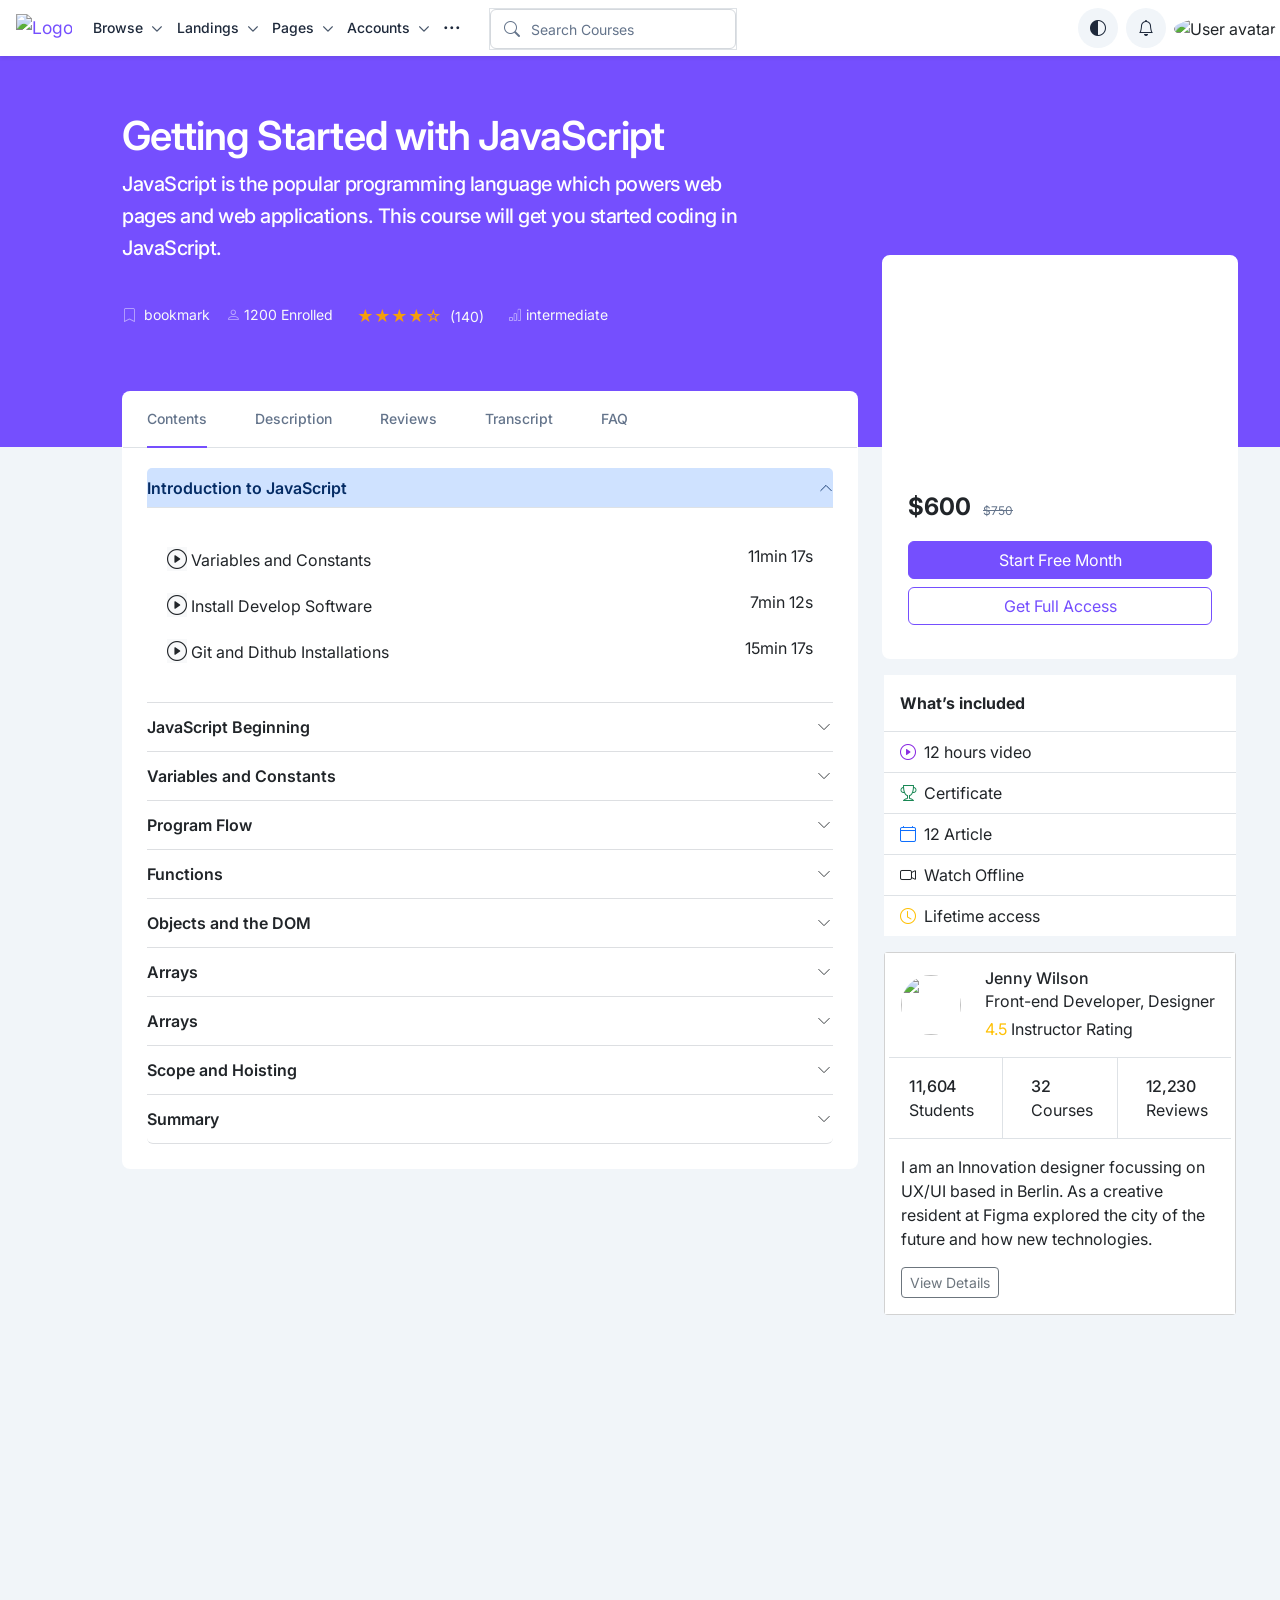
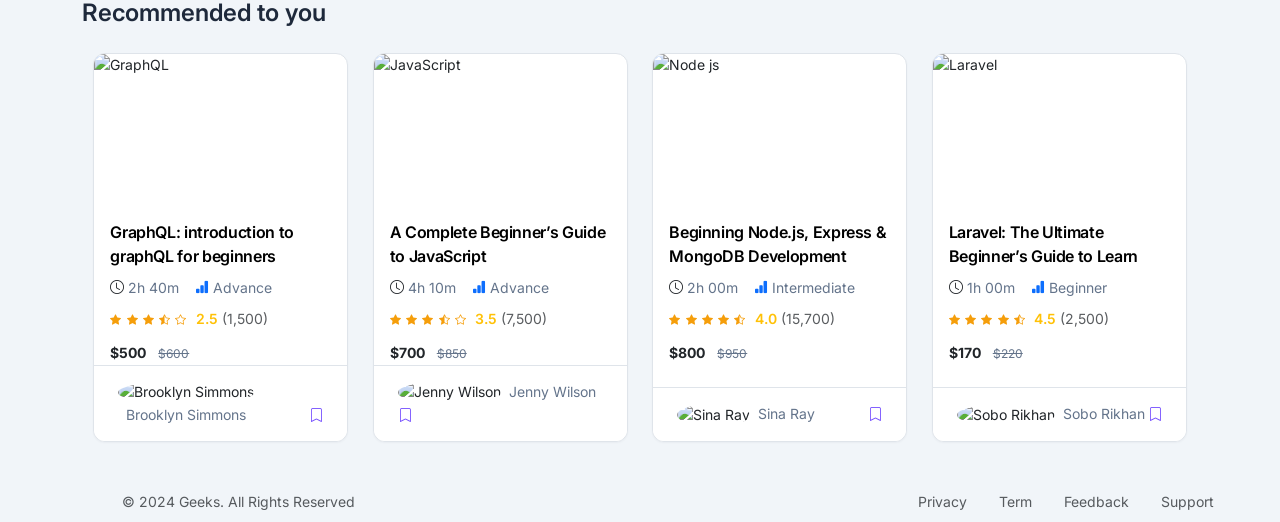
==== content.html @ e73955d0 "first assignment" ====
<!doctype html>
<html lang="en">
  <head>
    <meta charset="utf-8" />
    <meta name="viewport" content="width=device-width, initial-scale=1" />
    <title>Bootstrap demo</title>

    <link
      href="https://cdn.jsdelivr.net/npm/bootstrap@5.3.8/dist/css/bootstrap.min.css"
      rel="stylesheet"
      integrity="sha384-sRIl4kxILFvY47J16cr9ZwB07vP4J8+LH7qKQnuqkuIAvNWLzeN8tE5YBujZqJLB"
      crossorigin="anonymous"
    />
    <link
      rel="stylesheet"
      href="https://cdnjs.cloudflare.com/ajax/libs/font-awesome/6.5.1/css/all.min.css"
    />
    <link
      rel="stylesheet"
      href="https://cdn.jsdelivr.net/npm/bootstrap-icons@1.11.1/font/bootstrap-icons.css"
    />
    <link rel="preconnect" href="https://fonts.googleapis.com" />
    <link rel="preconnect" href="https://fonts.gstatic.com" crossorigin />
    <link
      href="https://fonts.googleapis.com/css2?family=Inter:wght@400;500;600;700&display=swap"
      rel="stylesheet"
    />
    <link rel="stylesheet" href="style.css" />

    <style>
      @media (max-width: 991.98px) {
        .banner_container {
          width: 100% !important;
          max-width: 100% !important;
          margin-left: auto !important;
          margin-right: auto !important;
          padding-left: 0.75rem !important;
          padding-right: 0.75rem !important;
        }

        .banner_content {
          padding-top: 3rem !important;
          padding-bottom: 3rem !important;
        }

        .banner_content .row,
        .main {
          margin-left: 0 !important;
          margin-right: 0 !important;
        }

        .banner_content .row > div {
          padding-left: 0 !important;
          padding-right: 0 !important;
        }

        .banner_content .col-lg-8 {
          width: 100% !important;
          max-width: 100% !important;
          flex: 0 0 100% !important;
          text-align: center !important;
          align-items: center !important;
        }

        .banner_content .content_heading {
          display: block;
          width: 100% !important;
          max-width: 100% !important;
          margin-left: auto !important;
          margin-right: auto !important;
          font-size: clamp(1.85rem, 5.8vw, 2.75rem) !important;
          line-height: 1.2 !important;
          white-space: normal !important;
          overflow-wrap: anywhere;
          word-break: break-word;
        }

        .banner_content .lead {
          display: block;
          width: 100% !important;
          max-width: 42rem !important;
          margin-left: auto !important;
          margin-right: auto !important;
          padding-left: 0.25rem;
          padding-right: 0.25rem;
          font-size: 1rem !important;
          line-height: 1.65 !important;
          white-space: normal !important;
          overflow-wrap: anywhere;
        }

        .banner_content .lead br {
          display: none !important;
        }

        .banner_content .container-fluid.d-flex {
          width: 100% !important;
          max-width: 100% !important;
          margin-left: auto !important;
          margin-right: auto !important;
          padding-left: 0 !important;
          padding-right: 0 !important;
          justify-content: center !important;
          align-items: center !important;
          flex-wrap: wrap !important;
          gap: 0.5rem 0.75rem !important;
        }

        .banner_content .container-fluid.d-flex > * {
          margin-left: 0 !important;
          margin-right: 0 !important;
        }

        .main {
          display: flex;
          flex-direction: column;
          align-items: center !important;
        }

        .content_left_side,
        .content_right_side {
          width: 100% !important;
          max-width: 100% !important;
          flex: 0 0 100% !important;
          padding-left: 0 !important;
          padding-right: 0 !important;
          margin-left: auto !important;
          margin-right: auto !important;
        }

        .content_left_side {
          order: 1;
          margin-bottom: 1.25rem !important;
        }

        .content_right_side {
          order: 2;
          justify-content: center !important;
          align-items: center !important;
        }

        .content_left_side .course-detail,
        .content_right_side .card-video,
        .content_right_side .course-info,
        .content_right_side .instructor-detail,
        .content_right_side > .card,
        .content_right_side > .card-text {
          width: 100% !important;
          max-width: 100% !important;
          margin-left: auto !important;
          margin-right: auto !important;
        }

        .content_left_side .nav-tabs {
          flex-wrap: nowrap !important;
          overflow-x: auto !important;
          overflow-y: hidden !important;
          -webkit-overflow-scrolling: touch;
        }

        .content_left_side .nav-tabs .nav-item {
          flex: 0 0 auto !important;
        }

        .content_left_side .nav-tabs .nav-link {
          white-space: nowrap !important;
          margin-left: 0.5rem !important;
          margin-right: 0.5rem !important;
          padding-left: 0.75rem !important;
          padding-right: 0.75rem !important;
        }

        .content_left_side .course_item,
        .content_left_side .tab-pane .d-flex.justify-content-between {
          flex-wrap: wrap !important;
          gap: 0.5rem !important;
        }

        .content_right_side .btn {
          width: 100% !important;
        }

        .footer footer {
          justify-content: center !important;
          text-align: center !important;
          row-gap: 0.75rem !important;
        }

        .footer footer p,
        .footer footer ul {
          justify-content: center !important;
          margin-bottom: 0 !important;
        }
      }

      @media (max-width: 767.98px) {
        .banner_content .content_heading {
          font-size: clamp(1.7rem, 7vw, 2.25rem) !important;
        }

        .banner_content .lead {
          font-size: 0.95rem !important;
        }
      }
    </style>
  </head>
  <body>
    <header>
      <nav class="navbar navbar-expand-lg bg-white shadow-sm py-2 geeks-navbar">
        <div class="container-fluid ps-3 pe-1">
          <a class="navbar-brand py-0 me-0" href="#">
            <img
              src="home_images/logo.e22c846d87ff5a1252df471397badc6d.svg"
              alt="Logo"
              class="nav-logo"
            />
          </a>

          <button
            class="navbar-toggler border-0 shadow-none"
            type="button"
            data-bs-toggle="collapse"
            data-bs-target="#geeksNavbar"
            aria-controls="geeksNavbar"
            aria-expanded="false"
            aria-label="Toggle navigation"
          >
            <span class="navbar-toggler-icon"></span>
          </button>

          <div
            class="nav_submain collapse navbar-collapse align-items-start"
            id="geeksNavbar"
          >
            <ul class="navbar-nav align-items-lg-center mb-2 mb-lg-0">
              <li class="nav-item dropdown">
                <a
                  class="nav-link dropdown-toggle top-link"
                  href="#"
                  role="button"
                  data-bs-toggle="dropdown"
                  aria-expanded="false"
                >
                  Browse
                </a>
                <ul
                  class="dropdown-menu border-0 shadow-sm rounded-3 main-menu browse-menu"
                >
                  <li class="dropdown-submenu position-relative">
                    <a
                      class="dropdown-item menu-item d-flex justify-content-between align-items-center submenu-link"
                      href="#"
                    >
                      <span>Web Development</span>
                      <i class="bi bi-chevron-right small text-secondary"></i>
                    </a>
                    <ul
                      class="dropdown-menu border-0 shadow-sm rounded-3 submenu-menu"
                    >
                      <li>
                        <a class="dropdown-item menu-item" href="#">HTML</a>
                      </li>
                      <li>
                        <a class="dropdown-item menu-item" href="#">CSS</a>
                      </li>
                      <li>
                        <a class="dropdown-item menu-item" href="#"
                          >Bootstrap</a
                        >
                      </li>
                      <li>
                        <a class="dropdown-item menu-item" href="#"
                          >JavaScript</a
                        >
                      </li>
                    </ul>
                  </li>

                  <li class="dropdown-submenu position-relative">
                    <a
                      class="dropdown-item menu-item d-flex justify-content-between align-items-center submenu-link"
                      href="#"
                    >
                      <span>Design</span>
                      <i class="bi bi-chevron-right small text-secondary"></i>
                    </a>
                    <ul
                      class="dropdown-menu border-0 shadow-sm rounded-3 submenu-menu"
                    >
                      <li>
                        <a class="dropdown-item menu-item" href="#"
                          >UI Design</a
                        >
                      </li>
                      <li>
                        <a class="dropdown-item menu-item" href="#"
                          >UX Design</a
                        >
                      </li>
                      <li>
                        <a class="dropdown-item menu-item" href="#">Figma</a>
                      </li>
                    </ul>
                  </li>

                  <li>
                    <a class="dropdown-item menu-item" href="#">Mobile App</a>
                  </li>
                  <li>
                    <a class="dropdown-item menu-item" href="#">IT Software</a>
                  </li>
                  <li>
                    <a class="dropdown-item menu-item" href="#">Marketing</a>
                  </li>
                  <li><a class="dropdown-item menu-item" href="#">Music</a></li>
                  <li>
                    <a class="dropdown-item menu-item" href="#">Life Style</a>
                  </li>
                  <li>
                    <a class="dropdown-item menu-item" href="#">Business</a>
                  </li>
                  <li>
                    <a class="dropdown-item menu-item" href="#">Photography</a>
                  </li>
                </ul>
              </li>

              <li class="nav-item dropdown">
                <a
                  class="nav-link dropdown-toggle top-link"
                  href="#"
                  role="button"
                  data-bs-toggle="dropdown"
                  aria-expanded="false"
                >
                  Landings
                </a>
                <ul
                  class="dropdown-menu border-0 shadow-sm rounded-3 main-menu landings-menu"
                >
                  <li>
                    <h6 class="dropdown-header menu-heading">LANDINGS</h6>
                  </li>

                  <li>
                    <a
                      class="dropdown-item menu-item d-flex justify-content-between align-items-center active-item"
                      href="#"
                    >
                      <span>Home Abroad</span>
                      <span class="badge text-bg-primary rounded-1 ms-2"
                        >New</span
                      >
                    </a>
                  </li>
                  <li>
                    <a
                      class="dropdown-item menu-item d-flex justify-content-between align-items-center"
                      href="#"
                    >
                      <span>Home Learning Platform</span>
                      <span class="badge text-bg-primary rounded-1 ms-2"
                        >New</span
                      >
                    </a>
                  </li>
                  <li>
                    <a class="dropdown-item menu-item" href="#">Home Mentor</a>
                  </li>
                  <li>
                    <a class="dropdown-item menu-item" href="#"
                      >Home Education</a
                    >
                  </li>
                  <li>
                    <a class="dropdown-item menu-item" href="#">Home Academy</a>
                  </li>
                  <li>
                    <a class="dropdown-item menu-item" href="#">Home Courses</a>
                  </li>
                  <li>
                    <a class="dropdown-item menu-item" href="#">Home SaaS</a>
                  </li>

                  <li>
                    <hr class="dropdown-divider my-2" />
                  </li>

                  <li>
                    <a class="dropdown-item menu-item" href="#">Lead Course</a>
                  </li>
                  <li>
                    <a class="dropdown-item menu-item" href="#"
                      >Request Access</a
                    >
                  </li>
                  <li>
                    <a class="dropdown-item menu-item" href="#">Job Listing</a>
                  </li>
                </ul>
              </li>

              <li class="nav-item dropdown">
                <a
                  class="nav-link dropdown-toggle top-link"
                  href="#"
                  role="button"
                  data-bs-toggle="dropdown"
                  aria-expanded="false"
                >
                  Pages
                </a>
                <ul
                  class="dropdown-menu border-0 shadow-sm rounded-3 main-menu pages-menu"
                >
                  <li class="dropdown-submenu position-relative">
                    <a
                      class="dropdown-item menu-item d-flex justify-content-between align-items-center submenu-link"
                      href="#"
                    >
                      <span>Courses</span>
                      <i class="bi bi-chevron-right small text-secondary"></i>
                    </a>
                    <ul
                      class="dropdown-menu border-0 shadow-sm rounded-3 submenu-menu"
                    >
                      <li>
                        <a class="dropdown-item menu-item" href="#">Courses</a>
                      </li>
                      <li>
                        <a class="dropdown-item menu-item" href="#"
                          >Course Single</a
                        >
                      </li>
                      <li>
                        <a class="dropdown-item menu-item" href="#"
                          >Course Category</a
                        >
                      </li>
                    </ul>
                  </li>

                  <li class="dropdown-submenu position-relative">
                    <a
                      class="dropdown-item menu-item d-flex justify-content-between align-items-center submenu-link"
                      href="#"
                    >
                      <span>Paths</span>
                      <i class="bi bi-chevron-right small text-secondary"></i>
                    </a>
                    <ul
                      class="dropdown-menu border-0 shadow-sm rounded-3 submenu-menu"
                    >
                      <li>
                        <a class="dropdown-item menu-item" href="#"
                          >Browse Path</a
                        >
                      </li>
                      <li>
                        <a class="dropdown-item menu-item" href="#"
                          >Path Single</a
                        >
                      </li>
                    </ul>
                  </li>

                  <li class="dropdown-submenu position-relative">
                    <a
                      class="dropdown-item menu-item d-flex justify-content-between align-items-center submenu-link"
                      href="#"
                    >
                      <span>Blog</span>
                      <i class="bi bi-chevron-right small text-secondary"></i>
                    </a>
                    <ul
                      class="dropdown-menu border-0 shadow-sm rounded-3 submenu-menu"
                    >
                      <li>
                        <a class="dropdown-item menu-item" href="#"
                          >Blog Listing</a
                        >
                      </li>
                      <li>
                        <a class="dropdown-item menu-item" href="#">Article</a>
                      </li>
                    </ul>
                  </li>

                  <li class="dropdown-submenu position-relative">
                    <a
                      class="dropdown-item menu-item d-flex justify-content-between align-items-center submenu-link"
                      href="#"
                    >
                      <span>Career</span>
                      <i class="bi bi-chevron-right small text-secondary"></i>
                    </a>
                    <ul
                      class="dropdown-menu border-0 shadow-sm rounded-3 submenu-menu"
                    >
                      <li>
                        <a class="dropdown-item menu-item" href="#"
                          >Career List</a
                        >
                      </li>
                      <li>
                        <a class="dropdown-item menu-item" href="#"
                          >Career Single</a
                        >
                      </li>
                    </ul>
                  </li>

                  <li class="dropdown-submenu position-relative">
                    <a
                      class="dropdown-item menu-item d-flex justify-content-between align-items-center submenu-link"
                      href="#"
                    >
                      <span>Portfolio</span>
                      <i class="bi bi-chevron-right small text-secondary"></i>
                    </a>
                    <ul
                      class="dropdown-menu border-0 shadow-sm rounded-3 submenu-menu"
                    >
                      <li>
                        <a class="dropdown-item menu-item" href="#"
                          >Portfolio</a
                        >
                      </li>
                      <li>
                        <a class="dropdown-item menu-item" href="#"
                          >Portfolio Single</a
                        >
                      </li>
                    </ul>
                  </li>

                  <li class="dropdown-submenu position-relative">
                    <a
                      class="dropdown-item menu-item d-flex justify-content-between align-items-center submenu-link"
                      href="#"
                    >
                      <span>Mentor</span>
                      <i class="bi bi-chevron-right small text-secondary"></i>
                    </a>
                    <ul
                      class="dropdown-menu border-0 shadow-sm rounded-3 submenu-menu"
                    >
                      <li>
                        <a class="dropdown-item menu-item" href="#"
                          >Mentor List</a
                        >
                      </li>
                      <li>
                        <a class="dropdown-item menu-item" href="#"
                          >Mentor Single</a
                        >
                      </li>
                    </ul>
                  </li>

                  <li class="dropdown-submenu position-relative">
                    <a
                      class="dropdown-item menu-item d-flex justify-content-between align-items-center submenu-link"
                      href="#"
                    >
                      <span>Job</span>
                      <i class="bi bi-chevron-right small text-secondary"></i>
                    </a>
                    <ul
                      class="dropdown-menu border-0 shadow-sm rounded-3 submenu-menu"
                    >
                      <li>
                        <a class="dropdown-item menu-item" href="#">Job List</a>
                      </li>
                      <li>
                        <a class="dropdown-item menu-item" href="#"
                          >Job Single</a
                        >
                      </li>
                    </ul>
                  </li>

                  <li class="dropdown-submenu position-relative">
                    <a
                      class="dropdown-item menu-item d-flex justify-content-between align-items-center submenu-link"
                      href="#"
                    >
                      <span>Specialty</span>
                      <i class="bi bi-chevron-right small text-secondary"></i>
                    </a>
                    <ul
                      class="dropdown-menu border-0 shadow-sm rounded-3 submenu-menu"
                    >
                      <li>
                        <a class="dropdown-item menu-item" href="#"
                          >Coming Soon</a
                        >
                      </li>
                      <li>
                        <a class="dropdown-item menu-item" href="#"
                          >404 Error</a
                        >
                      </li>
                      <li>
                        <a class="dropdown-item menu-item" href="#"
                          >Maintenance</a
                        >
                      </li>
                    </ul>
                  </li>

                  <li>
                    <hr class="dropdown-divider my-2" />
                  </li>

                  <li><a class="dropdown-item menu-item" href="#">About</a></li>

                  <li class="dropdown-submenu position-relative">
                    <a
                      class="dropdown-item menu-item d-flex justify-content-between align-items-center submenu-link"
                      href="#"
                    >
                      <span>Help Center</span>
                      <i class="bi bi-chevron-right small text-secondary"></i>
                    </a>
                    <ul
                      class="dropdown-menu border-0 shadow-sm rounded-3 submenu-menu"
                    >
                      <li>
                        <a class="dropdown-item menu-item" href="#"
                          >Help Center</a
                        >
                      </li>
                      <li>
                        <a class="dropdown-item menu-item" href="#">FAQ</a>
                      </li>
                    </ul>
                  </li>

                  <li>
                    <a class="dropdown-item menu-item" href="#">Pricing</a>
                  </li>
                  <li>
                    <a class="dropdown-item menu-item" href="#">Compare Plan</a>
                  </li>
                  <li>
                    <a class="dropdown-item menu-item" href="#">Contact</a>
                  </li>
                </ul>
              </li>

              <li class="nav-item dropdown">
                <a
                  class="nav-link dropdown-toggle top-link"
                  href="#"
                  role="button"
                  data-bs-toggle="dropdown"
                  aria-expanded="false"
                >
                  Accounts
                </a>
                <ul
                  class="dropdown-menu border-0 shadow-sm rounded-3 main-menu accounts-menu"
                >
                  <li>
                    <h6 class="dropdown-header menu-heading">ACCOUNTS</h6>
                  </li>

                  <li class="dropdown-submenu position-relative">
                    <a
                      class="dropdown-item menu-item d-flex justify-content-between align-items-center submenu-link"
                      href="#"
                    >
                      <span>Instructor</span>
                      <i class="bi bi-chevron-right small text-secondary"></i>
                    </a>
                    <ul
                      class="dropdown-menu border-0 shadow-sm rounded-3 submenu-menu"
                    >
                      <li>
                        <a class="dropdown-item menu-item" href="#"
                          >Dashboard</a
                        >
                      </li>
                      <li>
                        <a class="dropdown-item menu-item" href="#">Courses</a>
                      </li>
                      <li>
                        <a class="dropdown-item menu-item" href="#">Quiz</a>
                      </li>
                    </ul>
                  </li>

                  <li class="dropdown-submenu position-relative">
                    <a
                      class="dropdown-item menu-item d-flex justify-content-between align-items-center submenu-link"
                      href="#"
                    >
                      <span>Students</span>
                      <i class="bi bi-chevron-right small text-secondary"></i>
                    </a>
                    <ul
                      class="dropdown-menu border-0 shadow-sm rounded-3 submenu-menu"
                    >
                      <li>
                        <a class="dropdown-item menu-item" href="#"
                          >Student Dashboard</a
                        >
                      </li>
                      <li>
                        <a class="dropdown-item menu-item" href="#"
                          >My Courses</a
                        >
                      </li>
                      <li>
                        <a class="dropdown-item menu-item" href="#">Wishlist</a>
                      </li>
                    </ul>
                  </li>

                  <li class="dropdown-submenu position-relative">
                    <a
                      class="dropdown-item menu-item d-flex justify-content-between align-items-center submenu-link"
                      href="#"
                    >
                      <span>Admin</span>
                      <i class="bi bi-chevron-right small text-secondary"></i>
                    </a>
                    <ul
                      class="dropdown-menu border-0 shadow-sm rounded-3 submenu-menu"
                    >
                      <li>
                        <a class="dropdown-item menu-item" href="#">Overview</a>
                      </li>
                      <li>
                        <a class="dropdown-item menu-item" href="#">Users</a>
                      </li>
                      <li>
                        <a class="dropdown-item menu-item" href="#">Settings</a>
                      </li>
                    </ul>
                  </li>

                  <li>
                    <hr class="dropdown-divider my-2" />
                  </li>

                  <li>
                    <a class="dropdown-item menu-item" href="#">Sign In</a>
                  </li>
                  <li>
                    <a class="dropdown-item menu-item" href="#">Sign Up</a>
                  </li>
                  <li>
                    <a class="dropdown-item menu-item" href="#"
                      >Forgot Password</a
                    >
                  </li>
                  <li>
                    <a class="dropdown-item menu-item" href="#">Edit Profile</a>
                  </li>
                  <li>
                    <a class="dropdown-item menu-item" href="#">Security</a>
                  </li>
                  <li>
                    <a class="dropdown-item menu-item" href="#"
                      >Social Profiles</a
                    >
                  </li>
                  <li>
                    <a class="dropdown-item menu-item" href="#"
                      >Notifications</a
                    >
                  </li>
                  <li>
                    <a class="dropdown-item menu-item" href="#"
                      >Privacy Settings</a
                    >
                  </li>
                  <li>
                    <a class="dropdown-item menu-item" href="#"
                      >Delete Profile</a
                    >
                  </li>
                  <li>
                    <a class="dropdown-item menu-item" href="#"
                      >Linked Accounts</a
                    >
                  </li>
                </ul>
              </li>

              <li class="nav-item dropdown">
                <a
                  class="dot_dropdown nav-link dropdown-toggle top-link fs-3 fw-bold"
                  href="#"
                  role="button"
                  data-bs-toggle="dropdown"
                  aria-expanded="false"
                >
                  ...
                </a>
                <ul
                  class="dropdown-menu border-0 shadow-sm rounded-3 more-menu p-3"
                >
                  <li>
                    <a
                      href="#"
                      class="more-item d-flex align-items-start text-decoration-none"
                    >
                      <span class="more-icon me-3"
                        ><i class="bi bi-file-earmark-text"></i
                      ></span>
                      <span>
                        <span class="d-block more-title">Documentation</span>
                        <span class="d-block more-desc"
                          >Browse the all documentation</span
                        >
                      </span>
                    </a>
                  </li>

                  <li class="mt-3">
                    <a
                      href="#"
                      class="more-item d-flex align-items-start text-decoration-none"
                    >
                      <span class="more-icon me-3"
                        ><i class="bi bi-stickies"></i
                      ></span>
                      <span class="w-100">
                        <span class="d-flex align-items-center gap-2">
                          <span class="more-title">Snippets</span>
                          <span class="badge text-bg-primary rounded-1"
                            >New</span
                          >
                        </span>
                        <span class="d-block more-desc">Bunch of Snippet</span>
                      </span>
                    </a>
                  </li>

                  <li class="mt-3">
                    <a
                      href="#"
                      class="more-item d-flex align-items-start text-decoration-none"
                    >
                      <span class="more-icon me-3"
                        ><i class="bi bi-stack"></i
                      ></span>
                      <span>
                        <span class="d-flex align-items-center gap-2">
                          <span class="more-title">Changelog</span>
                          <span class="version-text">v3.1.0</span>
                        </span>
                        <span class="d-block more-desc">See what's new</span>
                      </span>
                    </a>
                  </li>
                </ul>
              </li>
            </ul>

            <div class="ms-lg-3 me-auto mt-3 mt-lg-0 search-wrap border">
              <form role="search">
                <div class="position-relative">
                  <i class="bi bi-search fs-6 search-icon"></i>
                  <input
                    class="form-control search-input shadow-none"
                    type="search"
                    placeholder="Search Courses"
                    aria-label="Search"
                  />
                </div>
              </form>
            </div>

            <div class="d-flex align-items-center gap-2 ms-5 mt-3 mt-lg-0">
              <div class="dropdown">
                <button
                  type="button"
                  class="btn nav-circle-btn"
                  data-bs-toggle="dropdown"
                  aria-expanded="false"
                >
                  <i class="bi bi-circle-half"></i>
                </button>
                <ul
                  class="dropdown-menu dropdown-menu-end border-0 shadow-sm rounded-3 main-menu"
                >
                  <li>
                    <a
                      class="dropdown-item menu-item d-flex align-items-center gap-2"
                      href="#"
                      ><i class="bi bi-sun"></i><span>Light</span></a
                    >
                  </li>
                  <li>
                    <a
                      class="dropdown-item menu-item d-flex align-items-center gap-2"
                      href="#"
                      ><i class="bi bi-moon-stars"></i><span>Dark</span></a
                    >
                  </li>
                  <li>
                    <a
                      class="dropdown-item menu-item d-flex align-items-center gap-2"
                      href="#"
                      ><i class="bi bi-circle-half"></i><span>Auto</span></a
                    >
                  </li>
                </ul>
              </div>

              <div class="dropdown">
                <button
                  type="button"
                  class="btn nav-circle-btn"
                  data-bs-toggle="dropdown"
                  aria-expanded="false"
                >
                  <i class="bi bi-bell"></i>
                </button>
                <ul
                  class="dropdown-menu dropdown-menu-end border-0 shadow-sm rounded-3 main-menu"
                >
                  <li class="dropdown-header fw-semibold px-3 py-2">
                    Notifications
                  </li>
                  <li>
                    <hr class="dropdown-divider my-0" />
                  </li>
                  <li>
                    <a class="dropdown-item menu-item" href="#"
                      >New order received</a
                    >
                  </li>
                  <li>
                    <a class="dropdown-item menu-item" href="#"
                      >Course updated</a
                    >
                  </li>
                  <li>
                    <a class="dropdown-item menu-item" href="#">New message</a>
                  </li>
                </ul>
              </div>

              <div class="dropdown">
                <button
                  class="btn p-0 border-0 bg-transparent"
                  type="button"
                  data-bs-toggle="dropdown"
                  aria-expanded="false"
                >
                  <img
                    src="./home_images/avatar-1.d2fd9642fd3628734b27.jpg"
                    alt="User avatar"
                    class="rounded-circle nav-avatar"
                  />
                </button>
                <ul
                  class="dropdown-menu dropdown-menu-end border-0 shadow-sm rounded-3 main-menu"
                >
                  <li class="px-3 py-2">
                    <h6 class="mb-0">Muhammad Haseeb</h6>
                    <small class="text-muted">Software Engineer Intern</small>
                  </li>
                  <li>
                    <hr class="dropdown-divider" />
                  </li>
                  <li>
                    <a class="dropdown-item menu-item" href="#">Profile</a>
                  </li>
                  <li>
                    <a class="dropdown-item menu-item" href="#">Settings</a>
                  </li>
                  <li>
                    <a class="dropdown-item menu-item text-danger" href="#"
                      >Sign Out</a
                    >
                  </li>
                </ul>
              </div>
            </div>
          </div>
        </div>
      </nav>
    </header>
    <div
      class="container-fluid banner banner_content pt-lg-8 pb-lg-16 pt-8 pb-12 ps-0 pe-0 bg-primary"
    >
      <div class="container banner_container">
        <div class="row">
          <div
            class="col-lg-8 d-flex flex-column justify-content-center align-items-start"
          >
            <h2 class="mb-2 content_heading text-white display-4 fw-semi-bold">
              Getting Started with JavaScript
            </h2>
            <p class="text-white mb-4 pb-3 lead">
              JavaScript is the popular programming language which powers web
              <br />
              pages and web applications. This course will get you started
              coding in <br />JavaScript.
            </p>
            <div
              class="px-0 container-fluid d-flex justify-content-start align-items-start"
            >
              <i
                class="bi fw-light text-white-50 content_banner_footer text-light bi-bookmark me-2"
              ></i>
              <span class="fw-light content_banner_footer text-light"
                >bookmark</span
              >
              <i
                class="bi bi-person content_banner_footer text-white-50 fw-light text-light ms-3"
              ></i>
              <span class="fw-light content_banner_footer text-light ms-1"
                >1200 Enrolled
              </span>
              <div class="ms-4 text-center">
                <span class="rating card_stars">★★★★☆</span>
                <span
                  class="fw-light content_banner_footer text-light me-4 ms-1"
                  >(140)</span
                >
              </div>
              <i
                class="bi bi-bar-chart text-white-50 content_banner_footer fw-light text-light"
              ></i>
              <span class="fw-light text-light content_banner_footer me-4 ms-1"
                >intermediate</span
              >
            </div>
          </div>
        </div>
      </div>
    </div>
    <div class="container banner_container">
      <div class="row main">
        <div class="col-12 col-lg-8 content_left_side">
          <div
            class="container bg-white rounded-3 course-detail m-0"
            style="width: 46rem; padding: 1px"
          >
            <ul class="nav nav-tabs" id="myTab" role="tablist">
              <li class="nav-item" role="presentation">
                <button
                  class="nav-link active mx-4"
                  id="home-tab"
                  data-bs-toggle="tab"
                  data-bs-target="#home-tab-pane"
                  type="button"
                  role="tab"
                  aria-controls="home-tab-pane"
                  aria-selected="true"
                >
                  Contents
                </button>
              </li>
              <li class="nav-item" role="presentation">
                <button
                  class="nav-link mx-4"
                  id="profile-tab"
                  data-bs-toggle="tab"
                  data-bs-target="#profile-tab-pane"
                  type="button"
                  role="tab"
                  aria-controls="profile-tab-pane"
                  aria-selected="false"
                >
                  Description
                </button>
              </li>
              <li class="nav-item" role="presentation">
                <button
                  class="nav-link mx-4"
                  id="contact-tab"
                  data-bs-toggle="tab"
                  data-bs-target="#contact-tab-pane"
                  type="button"
                  role="tab"
                  aria-controls="contact-tab-pane"
                  aria-selected="false"
                >
                  Reviews
                </button>
              </li>
              <li class="nav-item" role="presentation">
                <button
                  class="nav-link mx-4"
                  id="Transcript"
                  data-bs-toggle="tab"
                  data-bs-target="#Transcript-pane"
                  type="button"
                  role="tab"
                  aria-controls="Transcript-pane"
                  aria-selected="false"
                >
                  Transcript
                </button>
              </li>
              <li class="nav-item" role="presentation">
                <button
                  class="nav-link mx-4"
                  id="FAQS"
                  data-bs-toggle="tab"
                  data-bs-target="#FAQS-pane"
                  type="button"
                  role="tab"
                  aria-controls="FAQS-pane"
                  aria-selected="false"
                >
                  FAQ
                </button>
              </li>
            </ul>
            <div class="tab-content" id="myTabContent">
              <div
                class="tab-pane fade show active"
                id="home-tab-pane"
                role="tabpanel"
                aria-labelledby="home-tab"
                tabindex="0"
              >
                <div class="accordion p-4 pt-3" id="accordionExample">
                  <div class="accordion-item">
                    <h2 class="accordion-header" id="headingOne">
                      <button
                        class="accordion-button px-0 py-2 my-1"
                        type="button"
                        data-bs-toggle="collapse"
                        data-bs-target="#collapseOne"
                        aria-expanded="true"
                        aria-controls="collapseOne"
                      >
                        Introduction to JavaScript
                      </button>
                    </h2>
                    <div
                      id="collapseOne"
                      class="accordion-collapse collapse show px-0 py-2 my-1"
                      aria-labelledby="headingOne"
                      data-bs-parent="#accordionExample"
                    >
                      <div class="accordion-body">
                        <div
                          class="d-flex justify-content-between course_item py-2"
                        >
                          <div>
                            <i
                              class="fs-5 bi bi-play-circle mb-2 bg-light text-dark"
                            ></i>
                            <span class="">Variables and Constants</span>
                          </div>
                          <span class="">11min 17s</span>
                        </div>
                        <div
                          class="d-flex justify-content-between course_item py-2"
                        >
                          <div>
                            <i
                              class="fs-5 bi bi-play-circle mb-2 bg-light text-dark"
                            ></i>
                            <span class="">Install Develop Software</span>
                          </div>
                          <span class="">7min 12s</span>
                        </div>
                        <div
                          class="d-flex justify-content-between course_item py-2"
                        >
                          <div>
                            <i
                              class="fs-5 bi bi-play-circle mb-2 bg-light text-dark"
                            ></i>
                            <span class="">Git and Dithub Installations</span>
                          </div>
                          <span class="">15min 17s</span>
                        </div>
                      </div>
                    </div>
                  </div>
                  <div class="accordion-item">
                    <h2 class="accordion-header" id="headingTwo">
                      <button
                        class="accordion-button collapsed px-0 py-2 my-1"
                        type="button"
                        data-bs-toggle="collapse"
                        data-bs-target="#collapseTwo"
                        aria-expanded="false"
                        aria-controls="collapseTwo"
                      >
                        JavaScript Beginning
                      </button>
                    </h2>
                    <div
                      id="collapseTwo"
                      class="accordion-collapse collapse"
                      aria-labelledby="headingTwo"
                      data-bs-parent="#accordionExample"
                    >
                      <div class="accordion-body">
                        <div class="d-flex justify-content-between course_item">
                          <div>
                            <i
                              class="bi bi-play-circle mb-2 bg-light text-dark"
                            ></i>
                            <span class="">Variables and Constants</span>
                          </div>
                          <span class="">11min 17s</span>
                        </div>
                        <div class="d-flex justify-content-between course_item">
                          <div>
                            <i
                              class="bi bi-play-circle mb-2 bg-light text-dark"
                            ></i>
                            <span class="">Install Develop Software</span>
                          </div>
                          <span class="">7min 12s</span>
                        </div>
                        <div class="d-flex justify-content-between course_item">
                          <div>
                            <i
                              class="bi bi-play-circle mb-2 bg-light text-dark"
                            ></i>
                            <span class="">Git and Dithub Installations</span>
                          </div>
                          <span class="">15min 17s</span>
                        </div>
                      </div>
                    </div>
                  </div>
                  <div class="accordion-item">
                    <h2 class="accordion-header" id="headingThree">
                      <button
                        class="accordion-button collapsed px-0 py-2 my-1"
                        type="button"
                        data-bs-toggle="collapse"
                        data-bs-target="#collapseThree"
                        aria-expanded="false"
                        aria-controls="collapseThree"
                      >
                        Variables and Constants
                      </button>
                    </h2>
                    <div
                      id="collapseThree"
                      class="accordion-collapse collapse"
                      aria-labelledby="headingThree"
                      data-bs-parent="#accordionExample"
                    >
                      <div class="accordion-body">
                        <div class="d-flex justify-content-between course_item">
                          <div>
                            <i
                              class="bi bi-play-circle mb-2 bg-light text-dark"
                            ></i>
                            <span class="">Variables and Constants</span>
                          </div>
                          <span class="">11min 17s</span>
                        </div>
                        <div class="d-flex justify-content-between course_item">
                          <div>
                            <i
                              class="bi bi-play-circle mb-2 bg-light text-dark"
                            ></i>
                            <span class="">Install Develop Software</span>
                          </div>
                          <span class="">7min 12s</span>
                        </div>
                        <div class="d-flex justify-content-between course_item">
                          <div>
                            <i
                              class="bi bi-play-circle mb-2 bg-light text-dark"
                            ></i>
                            <span class="">Git and Dithub Installations</span>
                          </div>
                          <span class="">15min 17s</span>
                        </div>
                      </div>
                    </div>
                  </div>
                  <div class="accordion-item">
                    <h2 class="accordion-header" id="headingThree1">
                      <button
                        class="accordion-button collapsed px-0 py-2 my-1"
                        type="button"
                        data-bs-toggle="collapse"
                        data-bs-target="#collapseThree1"
                        aria-expanded="false"
                        aria-controls="collapseThree1"
                      >
                        Program Flow
                      </button>
                    </h2>
                    <div
                      id="collapseThree1"
                      class="accordion-collapse collapse"
                      aria-labelledby="headingThree1"
                      data-bs-parent="#accordionExample"
                    >
                      <div class="accordion-body">
                        <div class="d-flex justify-content-between course_item">
                          <div>
                            <i
                              class="bi bi-play-circle mb-2 bg-light text-dark"
                            ></i>
                            <span class="">Variables and Constants</span>
                          </div>
                          <span class="">11min 17s</span>
                        </div>
                        <div class="d-flex justify-content-between course_item">
                          <div>
                            <i
                              class="bi bi-play-circle mb-2 bg-light text-dark"
                            ></i>
                            <span class="">Install Develop Software</span>
                          </div>
                          <span class="">7min 12s</span>
                        </div>
                        <div class="d-flex justify-content-between course_item">
                          <div>
                            <i
                              class="bi bi-play-circle mb-2 bg-light text-dark"
                            ></i>
                            <span class="">Git and Dithub Installations</span>
                          </div>
                          <span class="">15min 17s</span>
                        </div>
                      </div>
                    </div>
                  </div>
                  <div class="accordion-item">
                    <h2 class="accordion-header" id="headingThree2">
                      <button
                        class="accordion-button collapsed px-0 py-2 my-1"
                        type="button"
                        data-bs-toggle="collapse"
                        data-bs-target="#collapseThree2"
                        aria-expanded="false"
                        aria-controls="collapseThree2"
                      >
                        Functions
                      </button>
                    </h2>
                    <div
                      id="collapseThree2"
                      class="accordion-collapse collapse"
                      aria-labelledby="headingThree2"
                      data-bs-parent="#accordionExample"
                    >
                      <div class="accordion-body">
                        <div class="d-flex justify-content-between course_item">
                          <div>
                            <i
                              class="bi bi-play-circle mb-2 bg-light text-dark"
                            ></i>
                            <span class="">Variables and Constants</span>
                          </div>
                          <span class="">11min 17s</span>
                        </div>
                        <div class="d-flex justify-content-between course_item">
                          <div>
                            <i
                              class="bi bi-play-circle mb-2 bg-light text-dark"
                            ></i>
                            <span class="">Install Develop Software</span>
                          </div>
                          <span class="">7min 12s</span>
                        </div>
                        <div class="d-flex justify-content-between course_item">
                          <div>
                            <i
                              class="bi bi-play-circle mb-2 bg-light text-dark"
                            ></i>
                            <span class="">Git and Dithub Installations</span>
                          </div>
                          <span class="">15min 17s</span>
                        </div>
                      </div>
                    </div>
                  </div>
                  <div class="accordion-item">
                    <h2 class="accordion-header" id="headingThree3">
                      <button
                        class="accordion-button collapsed px-0 py-2 my-1"
                        type="button"
                        data-bs-toggle="collapse"
                        data-bs-target="#collapseThree3"
                        aria-expanded="false"
                        aria-controls="collapseThree3"
                      >
                        Objects and the DOM
                      </button>
                    </h2>
                    <div
                      id="collapseThree3"
                      class="accordion-collapse collapse"
                      aria-labelledby="headingThree3"
                      data-bs-parent="#accordionExample"
                    >
                      <div class="accordion-body">
                        <div class="d-flex justify-content-between course_item">
                          <div>
                            <i
                              class="bi bi-play-circle mb-2 bg-light text-dark"
                            ></i>
                            <span class="">Variables and Constants</span>
                          </div>
                          <span class="">11min 17s</span>
                        </div>
                        <div class="d-flex justify-content-between course_item">
                          <div>
                            <i
                              class="bi bi-play-circle mb-2 bg-light text-dark"
                            ></i>
                            <span class="">Install Develop Software</span>
                          </div>
                          <span class="">7min 12s</span>
                        </div>
                        <div class="d-flex justify-content-between course_item">
                          <div>
                            <i
                              class="bi bi-play-circle mb-2 bg-light text-dark"
                            ></i>
                            <span class="">Git and Dithub Installations</span>
                          </div>
                          <span class="">15min 17s</span>
                        </div>
                      </div>
                    </div>
                  </div>
                  <div class="accordion-item">
                    <h2 class="accordion-header" id="headingThree4">
                      <button
                        class="accordion-button collapsed px-0 py-2 my-1"
                        type="button"
                        data-bs-toggle="collapse"
                        data-bs-target="#collapseThree4"
                        aria-expanded="false"
                        aria-controls="collapseThree4"
                      >
                        Arrays
                      </button>
                    </h2>
                    <div
                      id="collapseThree4"
                      class="accordion-collapse collapse"
                      aria-labelledby="headingThree4"
                      data-bs-parent="#accordionExample"
                    >
                      <div class="accordion-body">
                        <div class="d-flex justify-content-between course_item">
                          <div>
                            <i
                              class="bi bi-play-circle mb-2 bg-light text-dark"
                            ></i>
                            <span class="">Variables and Constants</span>
                          </div>
                          <span class="">11min 17s</span>
                        </div>
                        <div class="d-flex justify-content-between course_item">
                          <div>
                            <i
                              class="bi bi-play-circle mb-2 bg-light text-dark"
                            ></i>
                            <span class="">Install Develop Software</span>
                          </div>
                          <span class="">7min 12s</span>
                        </div>
                        <div class="d-flex justify-content-between course_item">
                          <div>
                            <i
                              class="bi bi-play-circle mb-2 bg-light text-dark"
                            ></i>
                            <span class="">Git and Dithub Installations</span>
                          </div>
                          <span class="">15min 17s</span>
                        </div>
                      </div>
                    </div>
                  </div>
                  <div class="accordion-item">
                    <h2 class="accordion-header" id="headingThree5">
                      <button
                        class="accordion-button collapsed px-0 py-2 my-1"
                        type="button"
                        data-bs-toggle="collapse"
                        data-bs-target="#collapseThree5"
                        aria-expanded="false"
                        aria-controls="collapseThree5"
                      >
                        Arrays
                      </button>
                    </h2>
                    <div
                      id="collapseThree5"
                      class="accordion-collapse collapse"
                      aria-labelledby="headingThree5"
                      data-bs-parent="#accordionExample"
                    >
                      <div class="accordion-body">
                        <div class="d-flex justify-content-between course_item">
                          <div>
                            <i
                              class="bi bi-play-circle mb-2 bg-light text-dark"
                            ></i>
                            <span class="">Variables and Constants</span>
                          </div>
                          <span class="">11min 17s</span>
                        </div>
                        <div class="d-flex justify-content-between course_item">
                          <div>
                            <i
                              class="bi bi-play-circle mb-2 bg-light text-dark"
                            ></i>
                            <span class="">Install Develop Software</span>
                          </div>
                          <span class="">7min 12s</span>
                        </div>
                        <div class="d-flex justify-content-between course_item">
                          <div>
                            <i
                              class="bi bi-play-circle mb-2 bg-light text-dark"
                            ></i>
                            <span class="">Git and Dithub Installations</span>
                          </div>
                          <span class="">15min 17s</span>
                        </div>
                      </div>
                    </div>
                  </div>
                  <div class="accordion-item">
                    <h2 class="accordion-header" id="headingThree6">
                      <button
                        class="accordion-button collapsed px-0 py-2 my-1"
                        type="button"
                        data-bs-toggle="collapse"
                        data-bs-target="#collapseThree6"
                        aria-expanded="false"
                        aria-controls="collapseThree6"
                      >
                        Scope and Hoisting
                      </button>
                    </h2>
                    <div
                      id="collapseThree6"
                      class="accordion-collapse collapse"
                      aria-labelledby="headingThree6"
                      data-bs-parent="#accordionExample"
                    >
                      <div class="accordion-body">
                        <div class="d-flex justify-content-between course_item">
                          <div>
                            <i
                              class="bi bi-play-circle mb-2 bg-light text-dark"
                            ></i>
                            <span class="">Variables and Constants</span>
                          </div>
                          <span class="">11min 17s</span>
                        </div>
                        <div class="d-flex justify-content-between course_item">
                          <div>
                            <i
                              class="bi bi-play-circle mb-2 bg-light text-dark"
                            ></i>
                            <span class="">Install Develop Software</span>
                          </div>
                          <span class="">7min 12s</span>
                        </div>
                        <div class="d-flex justify-content-between course_item">
                          <div>
                            <i
                              class="bi bi-play-circle mb-2 bg-light text-dark"
                            ></i>
                            <span class="">Git and Dithub Installations</span>
                          </div>
                          <span class="">15min 17s</span>
                        </div>
                      </div>
                    </div>
                  </div>
                  <div class="accordion-item">
                    <h2 class="accordion-header" id="headingThree7">
                      <button
                        class="accordion-button collapsed px-0 py-2 my-1"
                        type="button"
                        data-bs-toggle="collapse"
                        data-bs-target="#collapseThree7"
                        aria-expanded="false"
                        aria-controls="collapseThree7"
                      >
                        Summary
                      </button>
                    </h2>
                    <div
                      id="collapseThree7"
                      class="accordion-collapse collapse"
                      aria-labelledby="headingThree7"
                      data-bs-parent="#accordionExample"
                    >
                      <div class="accordion-body">
                        <div class="d-flex justify-content-between course_item">
                          <div>
                            <i
                              class="bi bi-play-circle mb-2 bg-light text-dark"
                            ></i>
                            <span class="">Variables and Constants</span>
                          </div>
                          <span class="">11min 17s</span>
                        </div>
                        <div class="d-flex justify-content-between course_item">
                          <div>
                            <i
                              class="bi bi-play-circle mb-2 bg-light text-dark"
                            ></i>
                            <span class="">Install Develop Software</span>
                          </div>
                          <span class="">7min 12s</span>
                        </div>
                        <div class="d-flex justify-content-between course_item">
                          <div>
                            <i
                              class="bi bi-play-circle mb-2 bg-light text-dark"
                            ></i>
                            <span class="">Git and Dithub Installations</span>
                          </div>
                          <span class="">15min 17s</span>
                        </div>
                      </div>
                    </div>
                  </div>
                </div>
              </div>
              <div
                class="tab-pane fade fs-0"
                id="profile-tab-pane"
                role="tabpanel"
                aria-labelledby="profile-tab"
                tabindex="0"
              >
                <div class="container my-3">
                  <h5 class="fw-semibold mb-3">Course Descriptions</h5>

                  <p class="text-muted">
                    If you're learning to program for the first time, or if
                    you're coming from a different language, this course will
                    give you the basics for coding in JavaScript.
                  </p>

                  <p class="text-muted">
                    Next, you’ll explore the basics of the language, giving
                    plenty of examples. Lastly, you’ll put your knowledge to
                    work on a modern web page.
                  </p>

                  <h5 class="fw-semibold mt-4 mb-3">What you’ll learn</h5>

                  <div class="row">
                    <div class="col-md-6">
                      <ul class="list-unstyled">
                        <li class="d-flex align-items-start mb-3">
                          <i class="bi bi-check-circle text-success me-2"></i>
                          <span
                            >Recognize the importance of understanding your
                            objectives</span
                          >
                        </li>

                        <li class="d-flex align-items-start mb-3">
                          <i class="bi bi-check-circle text-success me-2"></i>
                          <span
                            >Identify the fundamentals of composing a successful
                            close</span
                          >
                        </li>

                        <li class="d-flex align-items-start mb-3">
                          <i class="bi bi-check-circle text-success me-2"></i>
                          <span>Explore how to connect with your audience</span>
                        </li>
                      </ul>
                    </div>

                    <div class="col-md-6">
                      <ul class="list-unstyled">
                        <li class="d-flex align-items-start mb-3">
                          <i class="bi bi-check-circle text-success me-2"></i>
                          <span
                            >Examine ways to connect with your audience</span
                          >
                        </li>

                        <li class="d-flex align-items-start mb-3">
                          <i class="bi bi-check-circle text-success me-2"></i>
                          <span
                            >Break down the best ways to exude executive
                            presence</span
                          >
                        </li>

                        <li class="d-flex align-items-start mb-3">
                          <i class="bi bi-check-circle text-success me-2"></i>
                          <span>Explore how to communicate the unknown</span>
                        </li>
                      </ul>
                    </div>
                  </div>

                  <p class="text-muted mt-4">
                    Maecenas viverra condimentum nulla molestie condimentum.
                    Nunc ex libero, feugiat quis lectus vel, ornare euismod
                    ligula. Aenean sit amet arcu nulla.
                  </p>

                  <p class="text-muted">
                    Duis facilisis ex a urna blandit ultricies. Nullam sagittis
                    ligula non eros semper, nec mattis odio ullamcorper.
                    Phasellus feugiat sit amet leo eget consectetur.
                  </p>
                </div>
              </div>

              <div
                class="tab-pane fade"
                id="contact-tab-pane"
                role="tabpanel"
                aria-labelledby="contact-tab"
                tabindex="0"
              >
                <div class="reviews-section bg-white border rounded-3 p-4">
                  <h6 class="fw-semibold mb-4">
                    How students rated this courses
                  </h6>

                  <div class="row g-4 align-items-start mb-4">
                    <div class="col-md-3">
                      <h1 class="fw-bold mb-1" style="font-size: 3rem">4.12</h1>
                      <div class="text-warning small mb-1">★★★★★</div>
                      <small class="text-muted">(Based on 50 reviews)</small>
                    </div>

                    <div class="col-md-9">
                      <div class="d-flex align-items-center gap-2 mb-2">
                        <div class="progress flex-grow-1 review-progress">
                          <div
                            class="progress-bar bg-warning"
                            style="width: 48%"
                          ></div>
                        </div>
                        <div class="text-warning small text-nowrap">★★★★★</div>
                        <small class="text-muted">48%</small>
                      </div>

                      <div class="d-flex align-items-center gap-2 mb-2">
                        <div class="progress flex-grow-1 review-progress">
                          <div
                            class="progress-bar bg-warning"
                            style="width: 32%"
                          ></div>
                        </div>
                        <div class="text-warning small text-nowrap">★★★★☆</div>
                        <small class="text-muted">32%</small>
                      </div>

                      <div class="d-flex align-items-center gap-2 mb-2">
                        <div class="progress flex-grow-1 review-progress">
                          <div
                            class="progress-bar bg-warning"
                            style="width: 10%"
                          ></div>
                        </div>
                        <div class="text-warning small text-nowrap">★★★☆☆</div>
                        <small class="text-muted">10%</small>
                      </div>

                      <div class="d-flex align-items-center gap-2 mb-2">
                        <div class="progress flex-grow-1 review-progress">
                          <div
                            class="progress-bar bg-warning"
                            style="width: 4%"
                          ></div>
                        </div>
                        <div class="text-warning small text-nowrap">★★☆☆☆</div>
                        <small class="text-muted">4%</small>
                      </div>

                      <div class="d-flex align-items-center gap-2">
                        <div class="progress flex-grow-1 review-progress">
                          <div
                            class="progress-bar bg-warning"
                            style="width: 6%"
                          ></div>
                        </div>
                        <div class="text-warning small text-nowrap">★☆☆☆☆</div>
                        <small class="text-muted">6%</small>
                      </div>
                    </div>
                  </div>

                  <hr class="my-4" />

                  <div
                    class="d-flex justify-content-between align-items-center flex-wrap gap-2 mb-4"
                  >
                    <h6 class="fw-semibold mb-0">Reviews</h6>

                    <div class="position-relative review-search-box">
                      <i
                        class="bi bi-search position-absolute top-50 start-0 translate-middle-y ms-3 text-muted small"
                      ></i>
                      <input
                        type="text"
                        class="form-control form-control-sm ps-5"
                        placeholder="Search Review"
                      />
                    </div>
                  </div>

                  <!-- Review 1 -->
                  <div class="pb-4 mb-4 border-bottom">
                    <div class="d-flex">
                      <img
                        src="./home_images/avatar-1.d2fd9642fd3628734b27.jpg"
                        alt="Max Hawkins"
                        class="rounded-circle me-3 review-avatar"
                      />

                      <div class="w-100">
                        <div
                          class="d-flex align-items-center flex-wrap gap-1 mb-1"
                        >
                          <h6 class="mb-0 fw-semibold small">Max Hawkins</h6>
                          <small class="text-muted">2 Days ago</small>
                        </div>

                        <div class="text-warning small mb-2">★★★★★</div>

                        <p class="text-muted small mb-2">
                          Lectures were at a really good pace and I never felt
                          lost. The instructor was well informed and allowed me
                          to learn and navigate Figma easily.
                        </p>

                        <div class="d-flex align-items-center flex-wrap gap-2">
                          <small class="text-muted"
                            >Was this review helpful?</small
                          >
                          <button class="btn btn-primary btn-sm py-0 px-2">
                            Yes
                          </button>
                          <button
                            class="btn btn-outline-secondary btn-sm py-0 px-2"
                          >
                            No
                          </button>
                        </div>
                      </div>
                    </div>
                  </div>

                  <!-- Review 2 -->
                  <div class="pb-4 mb-4 border-bottom">
                    <div class="d-flex">
                      <img
                        src="./home_images/avatar-1.d2fd9642fd3628734b27.jpg"
                        alt="Arthur Williamson"
                        class="rounded-circle me-3 review-avatar"
                      />

                      <div class="w-100">
                        <div
                          class="d-flex align-items-center flex-wrap gap-1 mb-1"
                        >
                          <h6 class="mb-0 fw-semibold small">
                            Arthur Williamson
                          </h6>
                          <small class="text-muted">Days ago</small>
                        </div>

                        <div class="text-warning small mb-2">★★★★☆</div>

                        <p class="text-muted small mb-2">
                          Its pretty good. Just a reminder that there are also
                          students with Windows, meaning Figma is a bit
                          different of yours. Thank you!
                        </p>

                        <div class="d-flex align-items-center flex-wrap gap-2">
                          <small class="text-muted"
                            >Was this review helpful?</small
                          >
                          <button class="btn btn-primary btn-sm py-0 px-2">
                            Yes
                          </button>
                          <button
                            class="btn btn-outline-secondary btn-sm py-0 px-2"
                          >
                            No
                          </button>
                        </div>
                      </div>
                    </div>
                  </div>

                  <!-- Review 3 -->
                  <div class="pb-4 mb-4 border-bottom">
                    <div class="d-flex">
                      <img
                        src="./home_images/avatar-1.d2fd9642fd3628734b27.jpg"
                        alt="Claire Jones"
                        class="rounded-circle me-3 review-avatar"
                      />

                      <div class="w-100">
                        <div
                          class="d-flex align-items-center flex-wrap gap-1 mb-1"
                        >
                          <h6 class="mb-0 fw-semibold small">Claire Jones</h6>
                          <small class="text-muted">4 Days ago</small>
                        </div>

                        <div class="text-warning small mb-2">★★★★☆</div>

                        <p class="text-muted small mb-2">
                          Great course for learning Figma, the only bad detail
                          would be that some icons are not included in the
                          assets. But 90% of the icons needed are included, and
                          the voice of the instructor was very clear and easy to
                          understood.
                        </p>

                        <div class="d-flex align-items-center flex-wrap gap-2">
                          <small class="text-muted"
                            >Was this review helpful?</small
                          >
                          <button class="btn btn-primary btn-sm py-0 px-2">
                            Yes
                          </button>
                          <button
                            class="btn btn-outline-secondary btn-sm py-0 px-2"
                          >
                            No
                          </button>
                        </div>
                      </div>
                    </div>
                  </div>

                  <!-- Review 4 -->
                  <div>
                    <div class="d-flex">
                      <img
                        src="./home_images/avatar-1.d2fd9642fd3628734b27.jpg"
                        alt="Bessie Pena"
                        class="rounded-circle me-3 review-avatar"
                      />

                      <div class="w-100">
                        <div
                          class="d-flex align-items-center flex-wrap gap-1 mb-1"
                        >
                          <h6 class="mb-0 fw-semibold small">Bessie Pena</h6>
                          <small class="text-muted">5 Days ago</small>
                        </div>

                        <div class="text-warning small mb-2">★★★★★</div>

                        <p class="text-muted small mb-2">
                          I have really enjoyed this class and learned a lot,
                          found it very inspiring and helpful, thank you!
                        </p>

                        <div class="d-flex align-items-center flex-wrap gap-2">
                          <small class="text-muted"
                            >Was this review helpful?</small
                          >
                          <button class="btn btn-primary btn-sm py-0 px-2">
                            Yes
                          </button>
                          <button
                            class="btn btn-outline-secondary btn-sm py-0 px-2"
                          >
                            No
                          </button>
                        </div>
                      </div>
                    </div>
                  </div>
                </div>
              </div>
              <div
                class="tab-pane fade"
                id="Transcript-pane"
                role="tabpanel"
                aria-labelledby="Transcript"
                tabindex="0"
              >
                <div class="container my-5">
                  <h5 class="fw-bold mb-4">
                    Transcript from the "Introduction" Lesson
                  </h5>

                  <div class="mb-4">
                    <h6 class="fw-semibold">
                      Course Overview
                      <span class="text-primary ms-2">[00:00:00]</span>
                    </h6>
                    <p class="text-muted mb-0">
                      My name is John Deo and I work as human duct tape at
                      Gatsby, that means that I do a lot of different things.
                      Everything from dev roll to writing content to writing
                      code. And I used to work as an architect at IBM. I live in
                      Portland, Oregon.
                    </p>
                  </div>

                  <div class="mb-4">
                    <h6 class="fw-semibold">
                      Introduction
                      <span class="text-primary ms-2">[00:00:16]</span>
                    </h6>
                    <p class="text-muted mb-0">
                      We'll dive into GraphQL, the fundamentals of GraphQL.
                      We're only gonna use the pieces of it that we need to
                      build in Gatsby. We're not gonna be doing a deep dive into
                      what GraphQL is or the language specifics. We're also
                      gonna get into MDX. MDX is a way to write React components
                      in your markdown.
                    </p>
                  </div>

                  <div class="mb-4">
                    <h6 class="fw-semibold">
                      Why Take This Course?
                      <span class="text-primary ms-2">[00:00:37]</span>
                    </h6>
                    <p class="text-muted mb-0">
                      We'll dive into GraphQL, the fundamentals of GraphQL.
                      We're only gonna use the pieces of it that we need to
                      build in Gatsby. We're not gonna be doing a deep dive into
                      what GraphQL is or the language specifics. We're also
                      gonna get into MDX. MDX is a way to write React components
                      in your markdown.
                    </p>
                  </div>

                  <div class="mb-4">
                    <h6 class="fw-semibold">
                      A Look at the Demo Application
                      <span class="text-primary ms-2">[00:00:54]</span>
                    </h6>
                    <p class="text-muted mb-0">
                      We'll dive into GraphQL, the fundamentals of GraphQL.
                      We're only gonna use the pieces of it that we need to
                      build in Gatsby. We're not gonna be doing a deep dive into
                      what GraphQL is or the language specifics. We're also
                      gonna get into MDX. MDX is a way to write React components
                      in your markdown. We'll dive into GraphQL, the
                      fundamentals of GraphQL. We're only gonna use the pieces
                      of it that we need to build in Gatsby. We're not gonna be
                      doing a deep dive into what GraphQL is or the language
                      specifics. We're also gonna get into MDX. MDX is a way to
                      write React components in your markdown.
                    </p>
                  </div>

                  <div class="mb-4">
                    <h6 class="fw-semibold">
                      Summarys
                      <span class="text-primary ms-2">[00:01:31]</span>
                    </h6>
                    <p class="text-muted mb-0">
                      We'll dive into GraphQL, the fundamentals of GraphQL.
                      We're only gonna use the pieces of it that we need to
                      build in Gatsby. We're not gonna be doing a deep dive into
                      what GraphQL is or the language specifics. We're also
                      gonna get into MDX. MDX is a way to write React components
                      in your markdown.
                    </p>
                  </div>
                </div>
              </div>
              <div
                class="tab-pane fade"
                id="FAQS-pane"
                role="tabpanel"
                aria-labelledby="FAQS"
                tabindex="0"
              ></div>
            </div>
          </div>
        </div>
        <div
          class="col-12 col-lg-4 content_right_side d-flex flex-column justify-content-center align-items-center"
        >
          <div
            class="card card-video mb-3 rounded-3"
            style="width: 22.25rem; border: 2px solid white"
          >
            <img
              class="p-1 rounded-3"
              style="height: 13rem"
              src="./home_images/course-javascript.8afdeff32816e30422da.jpg"
              alt=""
            />
            <div class="card-body p-4">
              <div class="mb-3">
                <span class="fw-bold fs-2 content_main_card_heading">$600</span>
                <span
                  class="fw-light content_main_card_heading_cross text-decoration-line-through ms-2"
                  >$750</span
                >
              </div>
              <button type="button " class="mb-2 btn btn-primary">
                Start Free Month
              </button>
              <button type="button" class="mb-2 btn btn-outline-primary">
                Get Full Access
              </button>
            </div>
          </div>

          <div
            class="card-text card-video course-info mb-3 rounded-1"
            style="width: 22rem"
          >
            <ul class="list-group list-group-flush">
              <li class="list-group-item fw-bold py-3">What’s included</li>

              <li class="list-group-item">
                <i class="bi bi-play-circle me-2" style="color: blueviolet"></i
                >12 hours video
              </li>
              <li class="list-group-item">
                <i class="bi bi-trophy me-2 text-success"></i>Certificate
              </li>
              <li class="list-group-item">
                <i class="bi bi-calendar4 me-2 text-primary"></i>12 Article
              </li>
              <li class="list-group-item">
                <i class="bi bi-camera-video me-2"></i>Watch Offline
              </li>
              <li class="list-group-item">
                <i class="bi bi-clock me-2 text-warning"></i>Lifetime access
              </li>
            </ul>
          </div>

          <div
            class="card card-video instructor-detail mb-0 rounded-1"
            style="width: 22rem"
          >
            <div class="card-body card-person bg-white">
              <div class="d-flex align-items-center">
                <div class="position-relative">
                  <img
                    src="./home_images/avatar-1.d2fd9642fd3628734b27.jpg"
                    alt=""
                    class="rounded-circle"
                    style="height: 60px; width: 60px"
                  />
                </div>
                <div class="ms-4">
                  <h6 class="mb-0">Jenny Wilson</h6>
                  <p class="mb-1 fs-6">Front-end Developer, Designer</p>
                  <span class="fs-6 text-warning">4.5</span>
                  <span class="mdi mdi-star me-2">Instructor Rating</span>
                </div>
              </div>
              <div class="border-top mt-3 border-bottom mb-3 row">
                <div class="col">
                  <div class="pe-1 ps-2 py-3">
                    <h5 class="mb-0">11,604</h5>
                    <span>Students</span>
                  </div>
                </div>
                <div class="border-start col">
                  <div class="pe-1 ps-3 py-3">
                    <h5 class="mb-0">32</h5>
                    <span>Courses</span>
                  </div>
                </div>
                <div class="border-start col">
                  <div class="pe-1 ps-3 py-3">
                    <h5 class="mb-0">12,230</h5>
                    <span>Reviews</span>
                  </div>
                </div>
              </div>
              <p class="fs-0">
                I am an Innovation designer focussing on UX/UI based in Berlin.
                As a creative resident at Figma explored the city of the future
                and how new technologies.
              </p>
              <a
                class="btn btn-outline-secondary btn-sm"
                href="/marketing/instructor/instructor-edit-profile/"
                >View Details</a
              >
            </div>
          </div>
        </div>
      </div>
    </div>
    <section class="recommended-section">
      <div class="container recommended-container">
        <div class="row">
          <div class="col-12">
            <h2 class="recommended-title">Recommended to you</h2>
          </div>
        </div>

        <div class="recommended-slider-area">
          <div class="row justify-content-center recommended-cards-row">
            <!-- card 1 -->
            <div
              class="col-12 col-md-6 col-lg-3 mb-4 recommended-col d-flex justify-content-center"
            >
              <div
                class="card index_card recommended-card-box"
                style="width: 15rem"
              >
                <img
                  src="./home_images/course-graphql.f5dec42e4ae0102ebffa.jpg"
                  class="card-img-top card_index_img"
                  alt="GraphQL"
                />
                <div class="card-body pb-0">
                  <h5 class="card-title">
                    <a href=""
                      >GraphQL: introduction to graphQL for beginners</a
                    >
                  </h5>
                  <div class="d-flex align-items-center gap-3 mb-2 flex-wrap">
                    <div class="d-flex align-items-center mt-2">
                      <i class="bi bi-clock me-1"></i>
                      <span class="fw-light">2h 40m</span>
                    </div>

                    <div class="d-flex align-items-center mt-2">
                      <i class="bi bi-bar-chart-fill me-1 text-primary"></i>
                      <span class="fw-light">Advance</span>
                    </div>
                  </div>

                  <div class="mb-2">
                    <span class="text-warning fs-6">
                      <i class="bi bi-star-fill card_stars"></i>
                      <i class="bi bi-star-fill card_stars"></i>
                      <i class="bi bi-star-fill card_stars"></i>
                      <i class="bi bi-star-half card_stars"></i>
                      <i class="bi bi-star card_stars"></i>
                    </span>
                    <span class="fw-semibold text-warning ms-1">2.5</span>
                    <span class="fw-light text-muted">(1,500)</span>
                  </div>

                  <div class="mt-2 pt-1">
                    <span class="fw-bold fs-6">$500</span>
                    <span class="fw-light text-decoration-line-through ms-2"
                      >$600</span
                    >
                  </div>
                </div>

                <div class="card-footer recommended-card-footer">
                  <div class="align-items-center g-0 row">
                    <div class="col-auto">
                      <img
                        src="./home_images/avatar-1.d2fd9642fd3628734b27.jpg"
                        alt="Brooklyn Simmons"
                        class="rounded-circle avatar-xs"
                      />
                    </div>
                    <div class="col ms-2">
                      <span class="fw-light">Brooklyn Simmons</span>
                    </div>
                    <div class="col-auto">
                      <a href="#" class="recommended-bookmark">
                        <i class="bi bi-bookmark"></i>
                      </a>
                    </div>
                  </div>
                </div>
              </div>
            </div>

            <!-- card 2 -->
            <div
              class="col-12 col-md-6 col-lg-3 mb-4 recommended-col d-flex justify-content-center"
            >
              <div
                class="card index_card recommended-card-box"
                style="width: 15rem"
              >
                <img
                  src="./home_images/course-javascript.8afdeff32816e30422da.jpg"
                  class="card-img-top card_index_img"
                  alt="JavaScript"
                />
                <div class="card-body pb-0">
                  <h5 class="card-title">
                    <a href="">A Complete Beginner’s Guide to JavaScript</a>
                  </h5>
                  <div class="d-flex align-items-center gap-3 mb-2 flex-wrap">
                    <div class="d-flex align-items-center mt-2">
                      <i class="bi bi-clock me-1"></i>
                      <span class="fw-light">4h 10m</span>
                    </div>

                    <div class="d-flex align-items-center mt-2">
                      <i class="bi bi-bar-chart-fill me-1 text-primary"></i>
                      <span class="fw-light">Advance</span>
                    </div>
                  </div>

                  <div class="mb-2">
                    <span class="text-warning fs-6">
                      <i class="bi bi-star-fill card_stars"></i>
                      <i class="bi bi-star-fill card_stars"></i>
                      <i class="bi bi-star-fill card_stars"></i>
                      <i class="bi bi-star-half card_stars"></i>
                      <i class="bi bi-star card_stars"></i>
                    </span>
                    <span class="fw-semibold text-warning ms-1">3.5</span>
                    <span class="fw-light text-muted">(7,500)</span>
                  </div>

                  <div class="mt-2 pt-1">
                    <span class="fw-bold fs-6">$700</span>
                    <span class="fw-light text-decoration-line-through ms-2"
                      >$850</span
                    >
                  </div>
                </div>

                <div class="card-footer recommended-card-footer">
                  <div class="align-items-center g-0 row">
                    <div class="col-auto">
                      <img
                        src="./home_images/avatar-1.d2fd9642fd3628734b27.jpg"
                        alt="Jenny Wilson"
                        class="rounded-circle avatar-xs"
                      />
                    </div>
                    <div class="col ms-2">
                      <span class="fw-light">Jenny Wilson</span>
                    </div>
                    <div class="col-auto">
                      <a href="#" class="recommended-bookmark">
                        <i class="bi bi-bookmark"></i>
                      </a>
                    </div>
                  </div>
                </div>
              </div>
            </div>

            <!-- card 3 -->
            <div
              class="col-12 col-md-6 col-lg-3 mb-4 recommended-col d-flex justify-content-center"
            >
              <div
                class="card index_card recommended-card-box"
                style="width: 15rem"
              >
                <img
                  src="./home_images/course-node.291fe1cded8ebab181ab.jpg"
                  class="card-img-top card_index_img"
                  alt="Node js"
                />
                <div class="card-body pb-0">
                  <h5 class="card-title">
                    <a href=""
                      >Beginning Node.js, Express &amp; MongoDB Development</a
                    >
                  </h5>
                  <div class="d-flex align-items-center gap-3 mb-2 flex-wrap">
                    <div class="d-flex align-items-center mt-2">
                      <i class="bi bi-clock me-1"></i>
                      <span class="fw-light">2h 00m</span>
                    </div>

                    <div class="d-flex align-items-center mt-2">
                      <i class="bi bi-bar-chart-fill me-1 text-primary"></i>
                      <span class="fw-light">Intermediate</span>
                    </div>
                  </div>

                  <div class="mb-2">
                    <span class="text-warning fs-6">
                      <i class="bi bi-star-fill card_stars"></i>
                      <i class="bi bi-star-fill card_stars"></i>
                      <i class="bi bi-star-fill card_stars"></i>
                      <i class="bi bi-star-fill card_stars"></i>
                      <i class="bi bi-star-half card_stars"></i>
                    </span>
                    <span class="fw-semibold text-warning ms-1">4.0</span>
                    <span class="fw-light text-muted">(15,700)</span>
                  </div>

                  <div class="mt-2 pt-1">
                    <span class="fw-bold fs-6">$800</span>
                    <span class="fw-light text-decoration-line-through ms-2"
                      >$950</span
                    >
                  </div>
                </div>

                <div class="card-footer recommended-card-footer">
                  <div class="align-items-center g-0 row">
                    <div class="col-auto">
                      <img
                        src="./home_images/avatar-3.d3ce7f20113e7d124501.jpg"
                        alt="Sina Ray"
                        class="rounded-circle avatar-xs"
                      />
                    </div>
                    <div class="col ms-2">
                      <span class="fw-light">Sina Ray</span>
                    </div>
                    <div class="col-auto">
                      <a href="#" class="recommended-bookmark">
                        <i class="bi bi-bookmark"></i>
                      </a>
                    </div>
                  </div>
                </div>
              </div>
            </div>

            <!-- card 4 -->
            <div
              class="col-12 col-md-6 col-lg-3 mb-4 recommended-col d-flex justify-content-center"
            >
              <div
                class="card index_card recommended-card-box"
                style="width: 15rem"
              >
                <img
                  src="./home_images/course-laravel.48ab426cd3f0adc40dd9.jpg"
                  class="card-img-top card_index_img"
                  alt="Laravel"
                />
                <div class="card-body pb-0">
                  <h5 class="card-title">
                    <a href=""
                      >Laravel: The Ultimate Beginner’s Guide to Learn</a
                    >
                  </h5>
                  <div class="d-flex align-items-center gap-3 mb-2 flex-wrap">
                    <div class="d-flex align-items-center mt-2">
                      <i class="bi bi-clock me-1"></i>
                      <span class="fw-light">1h 00m</span>
                    </div>

                    <div class="d-flex align-items-center mt-2">
                      <i class="bi bi-bar-chart-fill me-1 text-primary"></i>
                      <span class="fw-light">Beginner</span>
                    </div>
                  </div>

                  <div class="mb-2">
                    <span class="text-warning fs-6">
                      <i class="bi bi-star-fill card_stars"></i>
                      <i class="bi bi-star-fill card_stars"></i>
                      <i class="bi bi-star-fill card_stars"></i>
                      <i class="bi bi-star-fill card_stars"></i>
                      <i class="bi bi-star-half card_stars"></i>
                    </span>
                    <span class="fw-semibold text-warning ms-1">4.5</span>
                    <span class="fw-light text-muted">(2,500)</span>
                  </div>

                  <div class="mt-2 pt-1">
                    <span class="fw-bold fs-6">$170</span>
                    <span class="fw-light text-decoration-line-through ms-2"
                      >$220</span
                    >
                  </div>
                </div>

                <div class="card-footer recommended-card-footer">
                  <div class="align-items-center g-0 row">
                    <div class="col-auto">
                      <img
                        src="./home_images/avatar-9.ce9a73de84b5e2cc414c.jpg"
                        alt="Sobo Rikhan"
                        class="rounded-circle avatar-xs"
                      />
                    </div>
                    <div class="col ms-2">
                      <span class="fw-light">Sobo Rikhan</span>
                    </div>
                    <div class="col-auto">
                      <a href="#" class="recommended-bookmark">
                        <i class="bi bi-bookmark"></i>
                      </a>
                    </div>
                  </div>
                </div>
              </div>
            </div>
          </div>
        </div>
      </div>
    </section>
    <footer class="footer">
      <div class="container-fluid">
        <div class="container banner_container">
          <footer
            class="d-flex justify-content-between align-items-center py-2 row"
          >
            <p
              class="col-md-4 col-lg-6 mb-0 text-body-secondary px-0"
              style="line-height: 22.4px; font-size: 14px"
            >
              © 2024 Geeks. All Rights Reserved
            </p>
            <ul class="nav col-md-4 col-lg-6 justify-content-end pe-lg-4">
              <li class="nav-item">
                <a
                  href="#"
                  class="nav-link text-body-secondary pe-3 m-0 p-0"
                  style="font-size: 14px; line-height: 24px; font-weight: 400"
                  >Privacy</a
                >
              </li>
              <li class="nav-item">
                <a
                  href="#"
                  class="nav-link text-body-secondary px-3 m-0 p-0"
                  style="font-size: 14px; line-height: 24px"
                  >Term</a
                >
              </li>
              <li class="nav-item">
                <a
                  href="#"
                  class="nav-link text-body-secondary p-0 px-3 m-0"
                  style="font-size: 14px; line-height: 24px"
                  >Feedback</a
                >
              </li>
              <li class="nav-item">
                <a
                  href="#"
                  class="nav-link text-body-secondary ps-3 p-0 m-0 me-4"
                  style="font-size: 14px; line-height: 24px"
                  >Support</a
                >
              </li>
            </ul>
          </footer>
        </div>
      </div>
    </footer>

    <script
      src="https://cdn.jsdelivr.net/npm/bootstrap@5.3.8/dist/js/bootstrap.bundle.min.js"
      integrity="sha384-FKyoEForCGlyvwx9Hj09JcYn3nv7wiPVlz7YYwJrWVcXK/BmnVDxM+D2scQbITxI"
      crossorigin="anonymous"
    ></script>
  </body>
</html>
---- style.css ----
* {
  font-family: Inter, sans-serif !important;
}
nav input {
  border: none !important;
}

nav input::placeholder {
  color: #64748b !important;
}

.nav_search {
  background-color: white !important;
  border: none;

  border-radius: none;
}

.nav_search i {
  background-color: white;
  color: #64748b;
}

.search_div {
  margin: 0;
  padding: 0;
  border: 1px solid #adb1b6;
  background-color: white;
}

.geeks-navbar {
  border: 0 !important;
  font-family: Inter, sans-serif;
}

.nav-logo {
  height: 38px;
  width: auto;
  display: block;
}

.top-link {
  color: #1e293b !important;
  font-size: 14px;
  font-weight: 500;
  line-height: 22.4px;
  padding: 5px 5.6px !important;
  border: 0 !important;
  box-shadow: none !important;
}

.top-link:hover,
.top-link:focus,
.navbar-nav .show > .top-link {
  color: #1e293b !important;
  background: transparent !important;
  border: 0 !important;
  box-shadow: none !important;
}

.search-wrap {
  width: 100%;
  max-width: 248px;
}

.search-input {
  border: 1px solid #cbd5e1;
  border-radius: 6px;
  color: #64748b;
  font-size: 14px;
  line-height: 22.4px;
  padding: 8px 16px 8px 40px;
  height: 40px;
}

.search-input:focus {
  border-color: #cbd5e1;
  box-shadow: none;
}

.search-icon {
  position: absolute;
  top: 50%;
  left: 14px;
  transform: translateY(-50%);
  color: #64748b;
  font-size: 14px;
  pointer-events: none;
}

.main-menu {
  min-width: 220px;
  padding: 10px 0;
  margin-top: 8px;
}

.browse-menu {
  min-width: 190px;
}

.landings-menu {
  min-width: 246px;
}

.accounts-menu,
.pages-menu {
  min-width: 192px;
}

.menu-heading {
  color: #64748b;
  font-size: 12px;
  font-weight: 700;
  letter-spacing: 0.08em;
  padding: 0 19.2px 8px;
}

.menu-item {
  color: #1e293b;
  font-size: 14px;
  font-weight: 500;
  line-height: 28px;
  padding: 2px 19.2px;
}

.menu-item:hover,
.menu-item:focus,
.active-item {
  background-color: #f1f5f9 !important;
  color: #754ffe !important;
}

.badge.rounded-1 {
  font-size: 11px;
  font-weight: 600;
  padding: 4px 6px;
}

.more-menu {
  min-width: 235px;
  margin-top: 8px;
}

.more-item {
  color: #1e293b;
}

.more-item:hover .more-title,
.more-item:hover .more-desc,
.more-item:hover .more-icon,
.more-item:hover .version-text {
  color: #754ffe;
}

.more-icon {
  color: #754ffe;
  font-size: 20px;
  line-height: 1;
  min-width: 22px;
}

.more-title {
  color: #1e293b;
  font-size: 14px;
  font-weight: 600;
  line-height: 20px;
}

.more-desc {
  color: #111827;
  font-size: 13px;
  line-height: 18px;
}

.version-text {
  color: #754ffe;
  font-size: 13px;
  font-weight: 600;
}

.nav-circle-btn {
  width: 40px;
  height: 40px;
  border-radius: 50%;
  background-color: #f1f5f9;
  border: 0;
  display: inline-flex;
  align-items: center;
  justify-content: center;
  color: #1e293b;
}

.nav-circle-btn:hover,
.nav-circle-btn:focus {
  background-color: #e2e8f0;
  color: #1e293b;
  box-shadow: none;
}

.nav-avatar {
  width: 40px;
  height: 40px;
  object-fit: cover;
}

/* desktop hover open */
@media (min-width: 992px) {
  .navbar .nav-item.dropdown:hover > .dropdown-menu {
    display: block;
    visibility: visible;
    animation: slideFade 0.3s ease forwards;
  }
  @keyframes slideFade {
    from {
      opacity: 0;
      transform: translateY(15px);
    }
    to {
      opacity: 1;
      transform: translateY(0px);
    }
  }

  .dropdown-submenu:hover > .submenu-menu {
    display: block;
  }

  .dropdown-submenu > .submenu-menu {
    top: 0;
    left: 100%;
    margin-top: -10px;
    margin-left: 2px;
    display: none;
    min-width: 220px;
  }
}

/* mobile */
@media (max-width: 991.98px) {
  .search-wrap {
    max-width: 100%;
    margin-top: 12px;
    margin-bottom: 12px;
  }

  .dropdown-submenu > .submenu-menu {
    position: static;
    display: none;
    min-width: 100%;
    margin: 0;
    border: 0 !important;
    box-shadow: none !important;
    padding-left: 12px;
  }

  .dropdown-submenu > .submenu-menu.show-submenu {
    display: block;
  }
}

/* banner css */
.banner {
  background-color: #754ffe !important;
}

.banner p {
  color: #baa7fe;
  margin-bottom: 1.5rem !important;
  font-size: 1.25rem;
  font-weight: 500;
  letter-spacing: -0.03rem;
}

.banner h1 {
  color: white;
  font-weight: 700 !important;
  font-size: 2.5rem;
  letter-spacing: -0.05rem;
  /* Smooth text in modern browsers */
}

.bg-light-warning {
  color: #ca8135;
  background-color: #ffeeda;
}

/* CArd section */
.card_section {
  background-color: #f1f5f9;
}

body {
  background-color: #f1f5f9;
}

.card-title a {
  color: black;
  text-decoration: none;
}
.card-title {
  font-weight: 600 !important;
  margin-bottom: 8px !important;
}

.card-title a:hover {
  color: #754ffe;
}

/* contern page css */
.card-body > .btn-primary {
  width: 100% !important;
  background-color: #754ffe;
  outline-color: #754ffe;
  border-color: #754ffe;
}

.card-body > .btn-outline-primary {
  width: 100% !important;
  color: #754ffe;
  border-color: #754ffe;
}

.card-body > .btn-outline-primary:hover {
  width: 100% !important;
  color: white;
  background-color: #754ffe;
  border-color: #754ffe;
}

/* tab shifting section */
.accordion-button {
  --bs-accordion-btn-icon-width: 14px;
  --bs-accordion-btn-icon-height: 14px;
}
.accordion-button::after {
  font-weight: bolder !important;
  font-size: 24px !important;
  padding-right: 16px !important;
}
.accordion-button {
  border: none;
  box-shadow: none;
  font-weight: bold;
}

.accordion-button {
  border-left: none;
  border-right: none;
  box-shadow: none;
  font-weight: 600;
  font-size: 16px;
  line-height: 24px;
}

.accordion-button:focus {
  box-shadow: none;
  background-color: white;
  outline: none;
}

.accordion-button:hover {
  color: #754ffe;
}

.course_item:hover {
  color: #754ffe;
}

.nav-link {
  border: none !important;
  padding: 16px;
  padding-left: 0px;
  padding-right: 0px;
  margin-left: 16px;
  margin-right: 16px;
  color: rgb(87, 82, 82);
}
.nav-link.active {
  border-bottom: 2px solid #754ffe !important;
}
.accordion-item {
  border: none !important;
  border-bottom: 0.5px solid #dddfe2 !important;
}

/* overlapping elements */
@media (min-width: 992px) {
  .content_left_side {
    position: relative;
    top: -56px;
  }

  .content_right_side {
    position: relative;
    top: -192px;
  }
}

.review-progress {
  height: 6px;
}

.review-avatar {
  width: 40px;
  height: 40px;
  object-fit: cover;
}

.review-search-wrap {
  width: 180px;
}

.banner h1 {
  color: #fff;

  font-size: 40px;
  font-weight: 500 !important;
  letter-spacing: -0.8px;
  line-height: 48px;
  margin: 0px 0px 8px;
}

/* Below lg (less than 992px) */
@media (max-width: 991.98px) {
  .card-video {
    width: 100% !important;
  }
}

/* improve css */
/* nav css */

.nav-logo {
  color: #754ffe;
  display: inline;
  font-size: 17.5px !important;
  line-height: 28px !important;
  font-family: Inter, sans-serif;
  height: 29px;
  width: 112px;
  box-sizing: content-box;
  margin: 0px 16px 0px 0px;
  padding: 3.2px 0px;
  border: none;
}
/* .navbar-brand {
  height: 36px;
  width: 112px;
  margin: 0px 16px 0px 0px;
  padding: 3.2px 0px;
} */

.top-link {
  margin: 0;

  font-family: Inter, sans-serif !important;
  font-style: normal !important;
  color: #1e293b !important;
  word-spacing: 5px !important;

  font-size: 14px !important;
  font-weight: 500 !important;
  line-height: 22.4px !important;
  padding: 0.3125rem 0.35rem !important;
}

.nav-item {
  margin: 0 !important;
  padding: 0 !important;
}

.dropdown-toggle {
  font-family: Inter, sans-serif;
  font-style: normal;
  font-weight: 500;
  font-size: 14px;
  line-height: 22px;
  color: rgb(30, 41, 59);

  display: flex;
  align-items: center;
  justify-content: space-between;
}

.dropdown-toggle::after {
  content: "\f078";
  /* chevron-down */
  font-family: "Font Awesome 6 Free";
  font-weight: 900;

  font-size: 12px;
  /* control icon size */
  color: rgb(30, 41, 59);

  margin-left: 6px;
  border: none;

  /* remove width/height (not needed for font icons) */
}
.nav_submain {
  height: 40.39px !important;
  width: 1208px !important;
}

.dot_dropdown {
  height: 40px !important;
  width: 35px !important;
  text-align: center;
}

.dot_dropdown::after {
  content: "";
}

.search-input {
  border: 1px solid #d4d8dd !important;
  outline: none;
  /* remove default blue outline */
}

/* banner css */
.left_banner {
  align-items: center;
  color: #64748b;
  display: flex;
  flex-wrap: wrap;
  font-size: 14px !important;
  line-height: 22.4px !important;
}

.banner h1 {
  font-weight: 700 !important;
  letter-spacing: -0.8px;

  font-family: Inter, sans-serif !important;
  font-size: 40px !important;
  line-height: 48px !important;
}

.banner p {
  font-size: 20px !important;
  line-height: 32px !important;
  font-family: Inter, sans-serif !important;

  font-weight: 500 !important;
}

/* .banner_button {
    background-color: #0f172a;
    border-color: #0f172a;
    border-radius: 6px !important;
    border-style: solid !important;
    border-width: 1px !important;
    color: #fff;
    display: inline-block !important;
    font-family: Inter !important;
    font-size: 14px !important;
    font-weight: 600 !important;
    line-height: 22.4px !important;
    padding: 8px 16px !important;
    text-align: center !important;
} */

.banner_buttom span {
  height: 48px !important;
  width: 48px !important;
  line-height: 16px !important;
}

.index_card {
  /* height: 401px; */
  width: 255px !important;

  font-size: 14px;
  line-height: 22.4px;
  padding: 0;
}

.card_index_img {
  padding: 0 !important;
}

.card-body h5 {
  display: inline;

  font-weight: 500;
  letter-spacing: -0.352px;
  line-height: 24px;
  font-size: 16px;
}

.card_stars::before {
  line-height: 14px !important;
  font-size: 11px !important;
  font-weight: 400 !important;

  color: rgb(245, 158, 11) !important;
  height: 11.65px !important;
  width: 12.27px !important;
}

/* Change arrow color to black */
.carousel-control-prev-icon,
.carousel-control-next-icon {
  display: inline-block;
  color: #111827;

  border: solid black;
  /* create arrow using borders */
}

/* extra */
@media (min-width: 1200px) {
  .container,
  .container-lg,
  .container-md,
  .container-sm,
  .container-xl {
    max-width: 1140px;
  }
}
.container,
.container-fluid,
.container-lg,
.container-md,
.container-sm,
.container-xl,
.container-xxl {
  margin-left: auto;
  margin-right: auto;
  padding-left: 0.75rem;
  padding-right: 0.75rem;
  width: 100%;
}

* {
  font-family: Inter, sans-serif !important;
  scrollbar-width: thin;
}
/*  updated*/

.banner .btn {
  padding: 8px 16px;
  border-radius: 6px;
  font-family: Inter, sans-serif;
  font-style: normal;
  font-weight: 600;
  font-size: 14px;
  line-height: 22px;
  box-shadow: none !important;
}
.banner .btn-dark {
  background-color: #0f172a;
  border-color: #0f172a;
  color: #fff;
}
.banner .btn-light {
  background-color: #fff;
  border-color: #cbd5e1;
  color: #334155;
}

/* banner buttom */

.banner_buttom h4 {
  color: #1e293b;
  font-family: Inter !important;
  font-weight: 600 !important;
  line-height: 24px !important;
  font-size: 16px !important;
}
.banner_buttom p {
  color: #64748b;
  font-family: Inter !important;
  font-size: 14px !important;
  line-height: 22.4px;
}
.custom-line {
  font-weight: 500 !important;
}
.nav-link::after {
  background-repeat: no-repeat;
  background-size: 10px 10px;
  border-bottom-color: rgb(71, 85, 105);

  border-left-color: rgb(71, 85, 105);
  border-left-style: none;
  border-left-width: 0px;
  border-right-color: rgb(71, 85, 105);
  border-right-style: none;
  border-right-width: 0px;
  border-top-color: rgb(71, 85, 105);
  border-top-style: none;
  border-top-width: 0px;
  box-sizing: border-box;
  color: rgb(71, 85, 105);
  content: "\F282";
  cursor: pointer;
  display: inline-block;
  font-family: "bootstrap-icons";
  font-size: smaller !important;
  font-weight: 600 !important;
  height: 25.5938px;
  line-height: 25.6px;
  margin-left: 6px;
  text-align: center;
  text-size-adjust: 100%;

  white-space-collapse: collapse;

  padding-top: 2px;
  width: 16px;
}
.dot_dropdown::after {
  content: none;
}
.dot_dropdown {
  padding-bottom: 0px !important;
  margin: 0px !important;

  background-color: rgba(0, 0, 0, 0);

  border-bottom-color: rgba(0, 0, 0, 0);

  border-left-color: rgb(30, 41, 59);
  border-right-color: rgb(30, 41, 59);
  border-top-color: rgb(30, 41, 59);
  box-sizing: border-box;
  color: rgb(30, 41, 59);
  cursor: pointer;
  display: block;
  font-family: Inter, "sans-serif";
  font-size: 20px !important;
  font-weight: bold;
  height: 25px;
  line-height: 20px;

  padding-bottom: 5px !important;
  padding-left: 5.6px;
  padding-right: 5.6px;
  padding-top: 3px !important;
  text-align: start;
}
.banner_container {
  margin-left: 110px !important;
  margin-right: 110px !important;
}
.card_heading {
  font-weight: 600 !important;
  font-size: 24px !important;
  line-height: 36px !important;
}
/* content page improve css */

/* Default (mobile) */
.banner_content {
  padding-top: 56px; /* pt-8 */
  padding-bottom: 119px; /* pb-12 */
}

/* Large screens (≥992px) */
@media (min-width: 992px) {
  .banner_content {
    padding-top: 56px; /* pt-lg-8 */
    padding-bottom: 119px; /* pb-lg-16 (as per your DevTools) */
  }
}
.content_heading {
  font-weight: 600 !important;
  font-size: 40px !important;
  line-height: 48px !important;
  letter-spacing: -0.8px !important;
}

.content_banner_footer {
  font-size: 14px;
  font-weight: 400;
  line-height: 22.4px;
  box-sizing: border-box;
}
.rating {
  line-height: 22.4px !important;
  font-size: 16px !important;
  font-weight: 400 !important;

  color: rgb(245, 158, 11) !important;
}
#home-tab.nav-link::after {
  content: none !important;
}
#profile-tab.nav-link::after {
  content: none !important;
}
#contact-tab.nav-link::after {
  content: none !important;
}
#Transcript.nav-link::after {
  content: none !important;
}
#FAQS.nav-link::after {
  content: none !important;
}

#home-tab.nav-link {
  content: none !important;
  font-weight: 500;
  font-size: 14px;
  line-height: 22px;
  color: #64748b;
}
#profile-tab.nav-link {
  content: none !important;
  content: none !important;
  font-weight: 500;
  font-size: 14px;
  line-height: 22px;
  color: #64748b;
}
#contact-tab.nav-link {
  content: none !important;
  content: none !important;
  font-weight: 500;
  font-size: 14px;
  line-height: 22px;
  color: #64748b;
}
#Transcript.nav-link {
  content: none !important;
  content: none !important;
  font-weight: 500;
  font-size: 14px;
  line-height: 22px;
  color: #64748b;
}
#FAQS.nav-link {
  content: none !important;
  content: none !important;
  font-weight: 500;
  font-size: 14px;
  line-height: 22px;
  color: #64748b;
}
#home-tab.nav-link:hover {
  border-bottom: 2px solid #754ffe !important;
  color: #754ffe;
}
#profile-tab.nav-link:hover {
  border-bottom: 2px solid #754ffe !important;
  color: #754ffe;
}
#contact-tab.nav-link:hover {
  border-bottom: 2px solid #754ffe !important;
  color: #754ffe;
}
#Transcript.nav-link:hover {
  border-bottom: 2px solid #754ffe !important;
  color: #754ffe;
}
#FAQS.nav-link:hover {
  border-bottom: 2px solid #754ffe !important;
  color: #754ffe;
}
.content_main_card_heading {
  font-size: 24px !important;
  line-height: 36px !important;
  font-weight: 700 !important;
}
.content_main_card_heading_cross {
  font-size: 16px !important;
  line-height: 26px !important;
  font-weight: 400 !important;
  color: rgb(100, 116, 139);
}
.text-body-secondary::after {
  content: none;
}
.recommended-section {
  background: #f1f5f9;
  padding-top: 88px;
  padding-bottom: 16px;
  overflow: hidden;
}
.recommended-container {
  position: relative;
}
.recommended-title {
  margin: 0 0 22px;
  color: #1e293b;
  font-size: 2rem;
  font-size: 24px !important;
  line-height: 36px !important;
  font-weight: 600 !important;
}
.recommended-slider-area {
  position: relative;
  margin-left: 11px !important;
  margin-right: 11px !important;
}
.recommended-cards-row {
  position: relative;
} /* arrows */
.recommended-arrow {
  position: absolute;
  top: 210px;
  width: 40px;
  height: 40px;
  border: 1px solid #dbe2ea;
  border-radius: 50%;
  background: #f8fafc;
  color: #cbd5e1;
  display: flex;
  align-items: center;
  justify-content: center;
  z-index: 5;
  box-shadow: 0 1px 2px rgba(15, 23, 42, 0.04);
  pointer-events: none;
}
.recommended-arrow i {
  font-size: 18px;
  line-height: 1;
}
.recommended-arrow-prev {
  left: -54px;
}
.recommended-arrow-next {
  right: -54px;
} /* card shell only */
.recommended-card-box {
  border: 1px solid #dfe4ea;
  border-radius: 0.75rem;
  overflow: hidden;
  box-shadow: 0 1px 2px rgba(15, 23, 42, 0.04);
  background: #fff;
} /* keep your image class */
.card_index_img {
  height: 150px;
  object-fit: cover;
} /* footer fix */
.recommended-card-footer {
  background: #fff;
  border-top: 1px solid #dfe4ea;
  padding: 15px 24px;
  min-height: 54px;
}
.recommended-card-footer .row {
  margin: 0;
}
.recommended-card-footer .col,
.recommended-card-footer .col-auto {
  padding-left: 0;
  padding-right: 0;
}
.avatar-xs {
  width: 24px;
  height: 24px;
  object-fit: cover;
}
.recommended-card-footer span {
  color: #64748b;
  font-size: 16px;
  line-height: 1.4;
  font-weight: 400 !important;
  white-space: nowrap;
  overflow: hidden;
  text-overflow: ellipsis;
}
.recommended-bookmark {
  color: #754ffe;
  text-decoration: none;
  display: inline-flex;
  align-items: center;
  justify-content: center;
}
.recommended-bookmark i {
  font-size: 14px;
  line-height: 1;
} /* hover similar feel */
.recommended-card-box:hover {
  transform: translateY(-2px);
  transition: 0.25s ease;
  box-shadow: 0 10px 24px rgba(15, 23, 42, 0.08);
} /* md: show 2 centered cards */
@media (min-width: 768px) and (max-width: 991.98px) {
  .recommended-cards-row {
    max-width: 560px;
    margin-left: auto;
    margin-right: auto;
  }
} /* below lg hide arrows */
@media (max-width: 1199.98px) {
  .recommended-arrow {
    display: none;
  }
} /* mobile */
@media (max-width: 767.98px) {
  .recommended-section {
    padding: 56px 0 18px;
  }
  .recommended-title {
    font-size: 1.75rem;
    margin-bottom: 18px;
  }
  .recommended-col {
    justify-content: stretch !important;
    padding-left: 0 !important;
    padding-right: 0 !important;
  }
  .recommended-card-box {
    width: 100% !important;
    max-width: 100%;
  }
}

@media (min-width: 992px) {
  .icons-mobile {
    display: none !important;
  }
}
@media (max-width: 991px) {
  .icons-desktop {
    display: none !important;
  }
}
.dropdown-menu {
  opacity: 0;
  visibility: hidden;
  transition:
    opacity 0.5s ease,
    visibility 0.5s ease;
}

.nav-item.dropdown:hover > .dropdown-menu {
  opacity: 1;
  visibility: visible;
}
.fw-bold.fs-6 {
  line-height: 14px !important;
  font-size: 14px !important;
}
.fw-light.fw-light.text-decoration-line-through {
  color: rgb(100, 116, 139);
  font-size: 12px !important;
  line-height: 12px !important;
  font-weight: 400 !important;
}
.d-flex.align-items-start.gap-2.mb-2 {
  color: rgb(100, 116, 139);
  font-size: 14px !important;
  line-height: 22px !important;
  font-weight: 400 !important;
}
span.fw-light {
  color: rgb(100, 116, 139);
  font-size: 14px !important;
  line-height: 22px !important;
  font-weight: 400 !important;
}
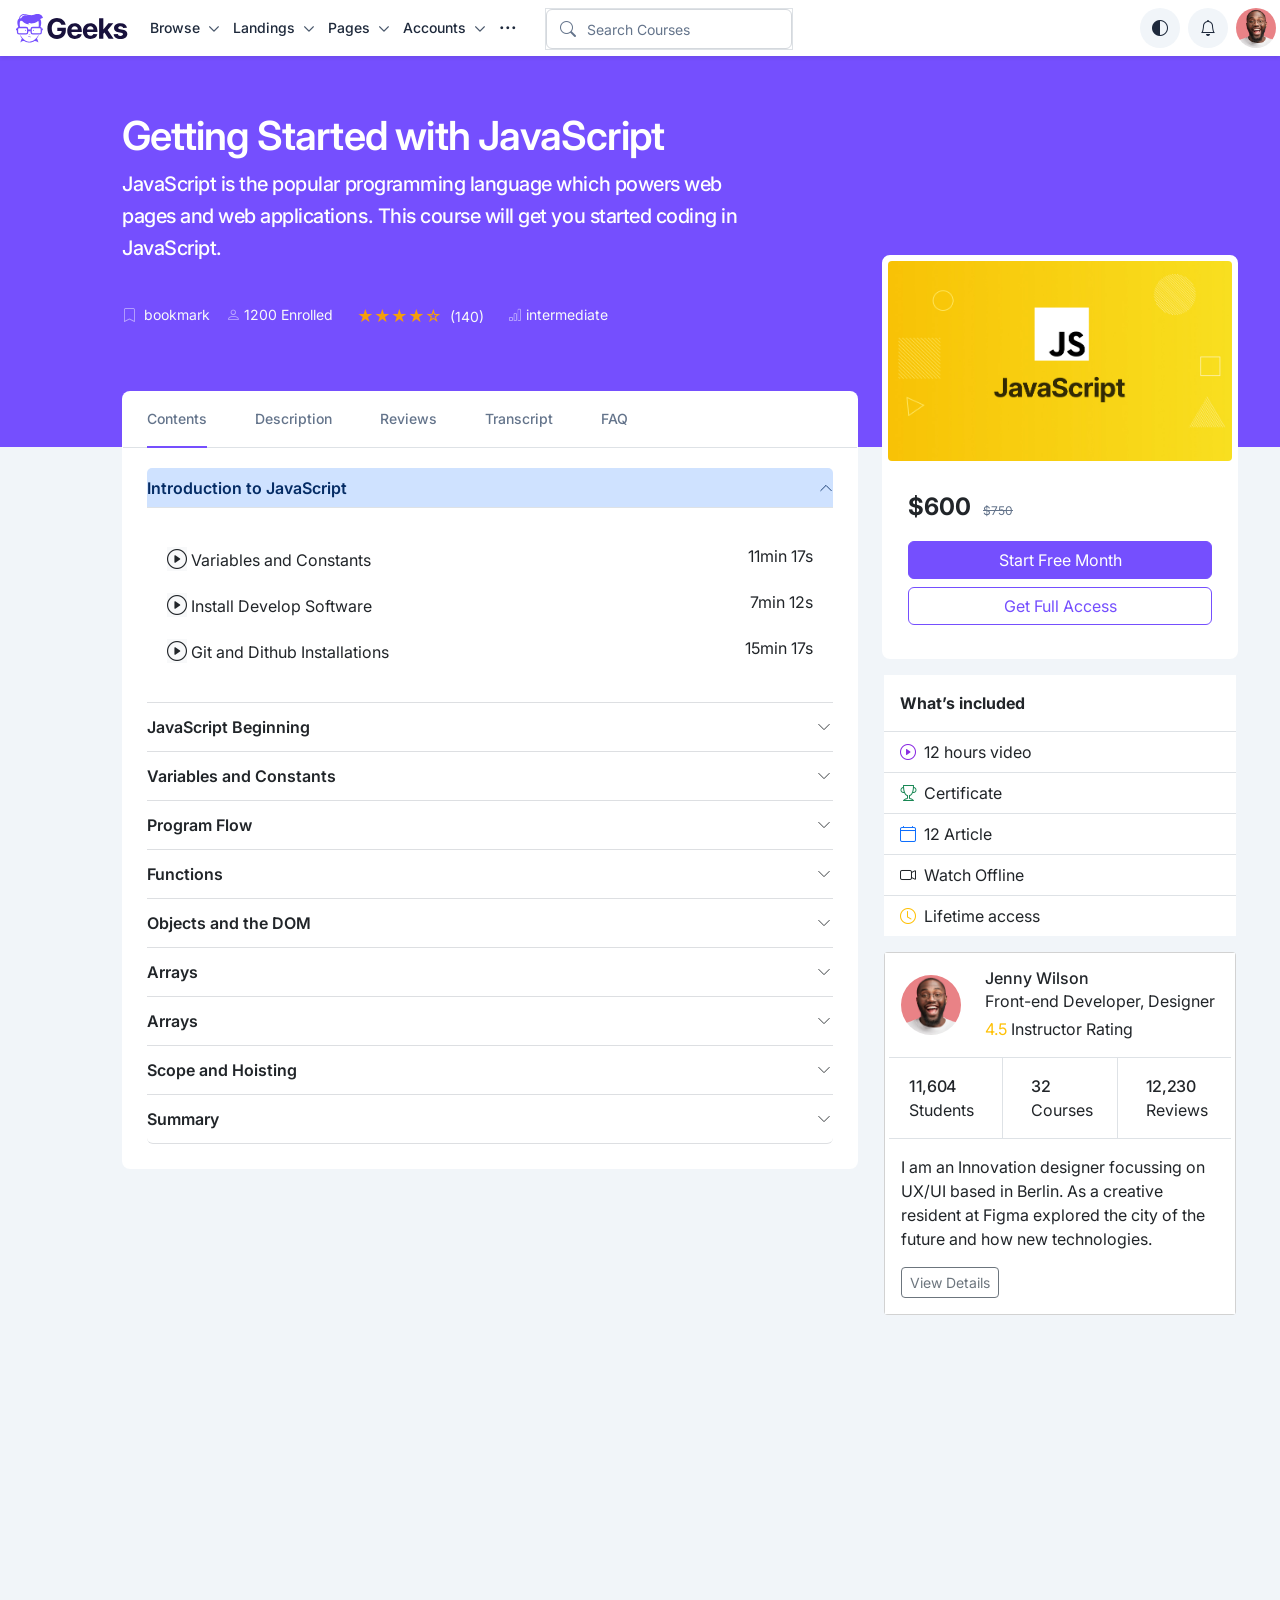
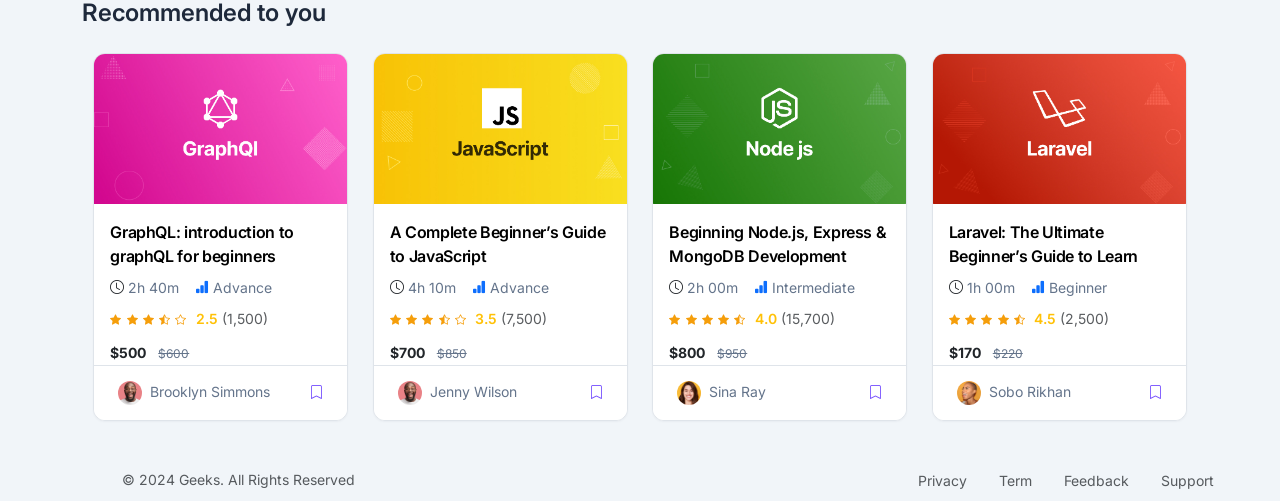
==== commit 4822b1e5: "add images" ====
--- a/content.html
+++ b/content.html
@@ -3,7 +3,12 @@
   <head>
     <meta charset="utf-8" />
     <meta name="viewport" content="width=device-width, initial-scale=1" />
-    <title>Bootstrap demo</title>
+    <title>Geeks React</title>
+    <link
+      rel="shortcut icon"
+      href="./home_images/imgi_1_favicon.ico"
+      type="image/x-icon"
+    />
 
     <link
       href="https://cdn.jsdelivr.net/npm/bootstrap@5.3.8/dist/css/bootstrap.min.css"
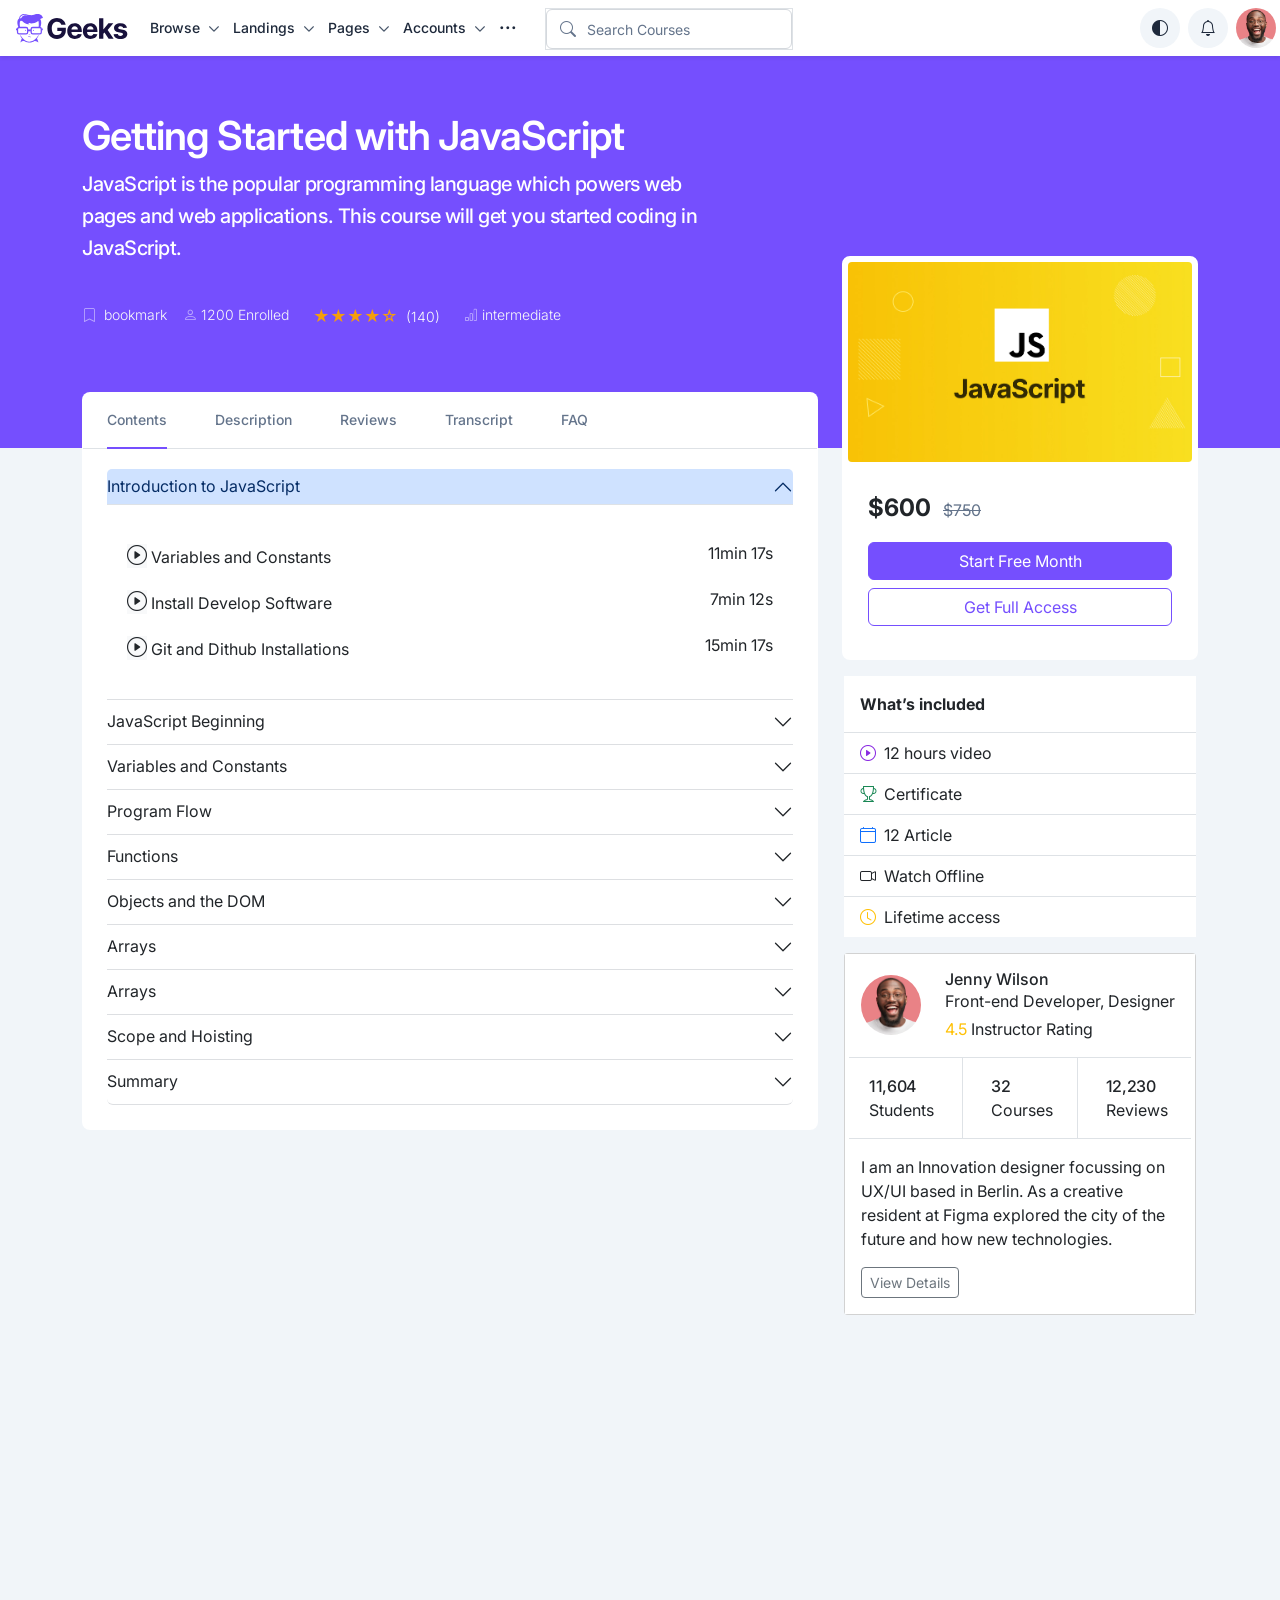
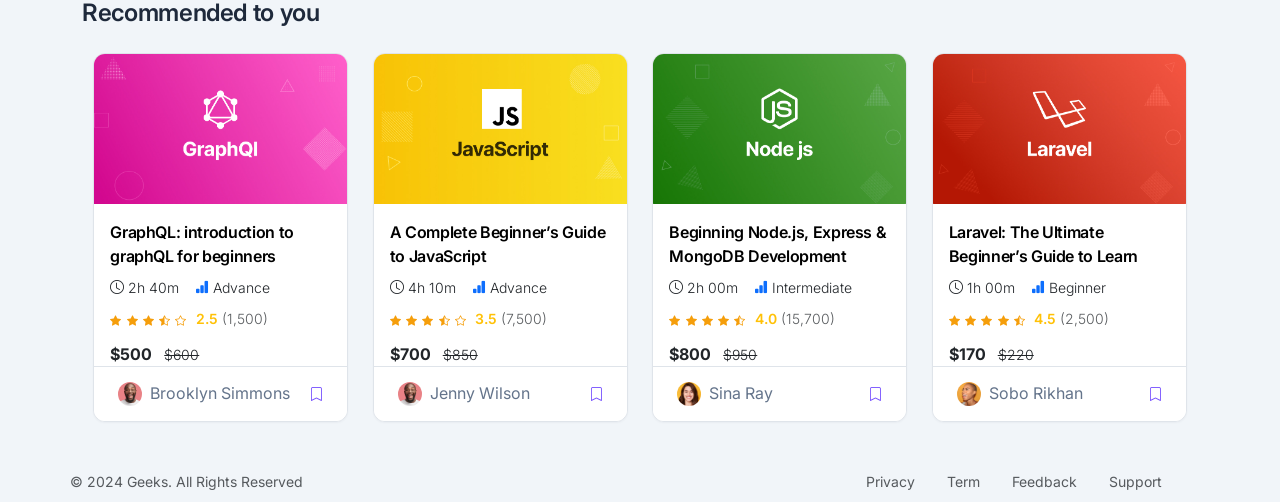
==== commit d51f40a9: "update folder structure" ====
--- a/content.html
+++ b/content.html
@@ -6,7 +6,7 @@
     <title>Geeks React</title>
     <link
       rel="shortcut icon"
-      href="./home_images/imgi_1_favicon.ico"
+      href="./assets/imgi_1_favicon.ico"
       type="image/x-icon"
     />
 
@@ -30,184 +30,12 @@
       href="https://fonts.googleapis.com/css2?family=Inter:wght@400;500;600;700&display=swap"
       rel="stylesheet"
     />
-    <link rel="stylesheet" href="style.css" />
-
-    <style>
-      @media (max-width: 991.98px) {
-        .banner_container {
-          width: 100% !important;
-          max-width: 100% !important;
-          margin-left: auto !important;
-          margin-right: auto !important;
-          padding-left: 0.75rem !important;
-          padding-right: 0.75rem !important;
-        }
-
-        .banner_content {
-          padding-top: 3rem !important;
-          padding-bottom: 3rem !important;
-        }
-
-        .banner_content .row,
-        .main {
-          margin-left: 0 !important;
-          margin-right: 0 !important;
-        }
-
-        .banner_content .row > div {
-          padding-left: 0 !important;
-          padding-right: 0 !important;
-        }
-
-        .banner_content .col-lg-8 {
-          width: 100% !important;
-          max-width: 100% !important;
-          flex: 0 0 100% !important;
-          text-align: center !important;
-          align-items: center !important;
-        }
-
-        .banner_content .content_heading {
-          display: block;
-          width: 100% !important;
-          max-width: 100% !important;
-          margin-left: auto !important;
-          margin-right: auto !important;
-          font-size: clamp(1.85rem, 5.8vw, 2.75rem) !important;
-          line-height: 1.2 !important;
-          white-space: normal !important;
-          overflow-wrap: anywhere;
-          word-break: break-word;
-        }
-
-        .banner_content .lead {
-          display: block;
-          width: 100% !important;
-          max-width: 42rem !important;
-          margin-left: auto !important;
-          margin-right: auto !important;
-          padding-left: 0.25rem;
-          padding-right: 0.25rem;
-          font-size: 1rem !important;
-          line-height: 1.65 !important;
-          white-space: normal !important;
-          overflow-wrap: anywhere;
-        }
-
-        .banner_content .lead br {
-          display: none !important;
-        }
-
-        .banner_content .container-fluid.d-flex {
-          width: 100% !important;
-          max-width: 100% !important;
-          margin-left: auto !important;
-          margin-right: auto !important;
-          padding-left: 0 !important;
-          padding-right: 0 !important;
-          justify-content: center !important;
-          align-items: center !important;
-          flex-wrap: wrap !important;
-          gap: 0.5rem 0.75rem !important;
-        }
-
-        .banner_content .container-fluid.d-flex > * {
-          margin-left: 0 !important;
-          margin-right: 0 !important;
-        }
-
-        .main {
-          display: flex;
-          flex-direction: column;
-          align-items: center !important;
-        }
-
-        .content_left_side,
-        .content_right_side {
-          width: 100% !important;
-          max-width: 100% !important;
-          flex: 0 0 100% !important;
-          padding-left: 0 !important;
-          padding-right: 0 !important;
-          margin-left: auto !important;
-          margin-right: auto !important;
-        }
-
-        .content_left_side {
-          order: 1;
-          margin-bottom: 1.25rem !important;
-        }
-
-        .content_right_side {
-          order: 2;
-          justify-content: center !important;
-          align-items: center !important;
-        }
-
-        .content_left_side .course-detail,
-        .content_right_side .card-video,
-        .content_right_side .course-info,
-        .content_right_side .instructor-detail,
-        .content_right_side > .card,
-        .content_right_side > .card-text {
-          width: 100% !important;
-          max-width: 100% !important;
-          margin-left: auto !important;
-          margin-right: auto !important;
-        }
-
-        .content_left_side .nav-tabs {
-          flex-wrap: nowrap !important;
-          overflow-x: auto !important;
-          overflow-y: hidden !important;
-          -webkit-overflow-scrolling: touch;
-        }
-
-        .content_left_side .nav-tabs .nav-item {
-          flex: 0 0 auto !important;
-        }
-
-        .content_left_side .nav-tabs .nav-link {
-          white-space: nowrap !important;
-          margin-left: 0.5rem !important;
-          margin-right: 0.5rem !important;
-          padding-left: 0.75rem !important;
-          padding-right: 0.75rem !important;
-        }
-
-        .content_left_side .course_item,
-        .content_left_side .tab-pane .d-flex.justify-content-between {
-          flex-wrap: wrap !important;
-          gap: 0.5rem !important;
-        }
-
-        .content_right_side .btn {
-          width: 100% !important;
-        }
-
-        .footer footer {
-          justify-content: center !important;
-          text-align: center !important;
-          row-gap: 0.75rem !important;
-        }
-
-        .footer footer p,
-        .footer footer ul {
-          justify-content: center !important;
-          margin-bottom: 0 !important;
-        }
-      }
-
-      @media (max-width: 767.98px) {
-        .banner_content .content_heading {
-          font-size: clamp(1.7rem, 7vw, 2.25rem) !important;
-        }
-
-        .banner_content .lead {
-          font-size: 0.95rem !important;
-        }
-      }
-    </style>
+    <link rel="stylesheet" href="./css_files/nav_bar.css" />
+    <link rel="stylesheet" href="./css_files/content.css" />
+    <link rel="stylesheet" href="./css_files/cards.css" />
+    <link rel="stylesheet" href="./css_files/banner.css" />
+
+    <style></style>
   </head>
   <body>
     <header>
@@ -215,7 +43,7 @@
         <div class="container-fluid ps-3 pe-1">
           <a class="navbar-brand py-0 me-0" href="#">
             <img
-              src="home_images/logo.e22c846d87ff5a1252df471397badc6d.svg"
+              src="assets/logo.e22c846d87ff5a1252df471397badc6d.svg"
               alt="Logo"
               class="nav-logo"
             />
@@ -959,7 +787,7 @@
                   aria-expanded="false"
                 >
                   <img
-                    src="./home_images/avatar-1.d2fd9642fd3628734b27.jpg"
+                    src="./assets/avatar-1.d2fd9642fd3628734b27.jpg"
                     alt="User avatar"
                     class="rounded-circle nav-avatar"
                   />
@@ -1827,7 +1655,7 @@
                   <div class="pb-4 mb-4 border-bottom">
                     <div class="d-flex">
                       <img
-                        src="./home_images/avatar-1.d2fd9642fd3628734b27.jpg"
+                        src="./assets/avatar-1.d2fd9642fd3628734b27.jpg"
                         alt="Max Hawkins"
                         class="rounded-circle me-3 review-avatar"
                       />
@@ -1869,7 +1697,7 @@
                   <div class="pb-4 mb-4 border-bottom">
                     <div class="d-flex">
                       <img
-                        src="./home_images/avatar-1.d2fd9642fd3628734b27.jpg"
+                        src="./assets/avatar-1.d2fd9642fd3628734b27.jpg"
                         alt="Arthur Williamson"
                         class="rounded-circle me-3 review-avatar"
                       />
@@ -1913,7 +1741,7 @@
                   <div class="pb-4 mb-4 border-bottom">
                     <div class="d-flex">
                       <img
-                        src="./home_images/avatar-1.d2fd9642fd3628734b27.jpg"
+                        src="./assets/avatar-1.d2fd9642fd3628734b27.jpg"
                         alt="Claire Jones"
                         class="rounded-circle me-3 review-avatar"
                       />
@@ -1957,7 +1785,7 @@
                   <div>
                     <div class="d-flex">
                       <img
-                        src="./home_images/avatar-1.d2fd9642fd3628734b27.jpg"
+                        src="./assets/avatar-1.d2fd9642fd3628734b27.jpg"
                         alt="Bessie Pena"
                         class="rounded-circle me-3 review-avatar"
                       />
@@ -2107,7 +1935,7 @@
             <img
               class="p-1 rounded-3"
               style="height: 13rem"
-              src="./home_images/course-javascript.8afdeff32816e30422da.jpg"
+              src="./assets/course-javascript.8afdeff32816e30422da.jpg"
               alt=""
             />
             <div class="card-body p-4">
@@ -2161,7 +1989,7 @@
               <div class="d-flex align-items-center">
                 <div class="position-relative">
                   <img
-                    src="./home_images/avatar-1.d2fd9642fd3628734b27.jpg"
+                    src="./assets/avatar-1.d2fd9642fd3628734b27.jpg"
                     alt=""
                     class="rounded-circle"
                     style="height: 60px; width: 60px"
@@ -2228,7 +2056,7 @@
                 style="width: 15rem"
               >
                 <img
-                  src="./home_images/course-graphql.f5dec42e4ae0102ebffa.jpg"
+                  src="./assets/course-graphql.f5dec42e4ae0102ebffa.jpg"
                   class="card-img-top card_index_img"
                   alt="GraphQL"
                 />
@@ -2274,7 +2102,7 @@
                   <div class="align-items-center g-0 row">
                     <div class="col-auto">
                       <img
-                        src="./home_images/avatar-1.d2fd9642fd3628734b27.jpg"
+                        src="./assets/avatar-1.d2fd9642fd3628734b27.jpg"
                         alt="Brooklyn Simmons"
                         class="rounded-circle avatar-xs"
                       />
@@ -2301,7 +2129,7 @@
                 style="width: 15rem"
               >
                 <img
-                  src="./home_images/course-javascript.8afdeff32816e30422da.jpg"
+                  src="./assets/course-javascript.8afdeff32816e30422da.jpg"
                   class="card-img-top card_index_img"
                   alt="JavaScript"
                 />
@@ -2345,7 +2173,7 @@
                   <div class="align-items-center g-0 row">
                     <div class="col-auto">
                       <img
-                        src="./home_images/avatar-1.d2fd9642fd3628734b27.jpg"
+                        src="./assets/avatar-1.d2fd9642fd3628734b27.jpg"
                         alt="Jenny Wilson"
                         class="rounded-circle avatar-xs"
                       />
@@ -2372,7 +2200,7 @@
                 style="width: 15rem"
               >
                 <img
-                  src="./home_images/course-node.291fe1cded8ebab181ab.jpg"
+                  src="./assets/course-node.291fe1cded8ebab181ab.jpg"
                   class="card-img-top card_index_img"
                   alt="Node js"
                 />
@@ -2418,7 +2246,7 @@
                   <div class="align-items-center g-0 row">
                     <div class="col-auto">
                       <img
-                        src="./home_images/avatar-3.d3ce7f20113e7d124501.jpg"
+                        src="./assets/avatar-3.d3ce7f20113e7d124501.jpg"
                         alt="Sina Ray"
                         class="rounded-circle avatar-xs"
                       />
@@ -2445,7 +2273,7 @@
                 style="width: 15rem"
               >
                 <img
-                  src="./home_images/course-laravel.48ab426cd3f0adc40dd9.jpg"
+                  src="./assets/course-laravel.48ab426cd3f0adc40dd9.jpg"
                   class="card-img-top card_index_img"
                   alt="Laravel"
                 />
@@ -2491,7 +2319,7 @@
                   <div class="align-items-center g-0 row">
                     <div class="col-auto">
                       <img
-                        src="./home_images/avatar-9.ce9a73de84b5e2cc414c.jpg"
+                        src="./assets/avatar-9.ce9a73de84b5e2cc414c.jpg"
                         alt="Sobo Rikhan"
                         class="rounded-circle avatar-xs"
                       />
--- a/css_files/nav_bar.css
+++ b/css_files/nav_bar.css
@@ -0,0 +1,444 @@
+* {
+  font-family: Inter, sans-serif !important;
+}
+
+nav input {
+  border: none !important;
+}
+
+nav input::placeholder {
+  color: #64748b !important;
+}
+
+.nav_search {
+  background-color: white !important;
+  border: none;
+
+  border-radius: none;
+}
+
+.nav_search i {
+  background-color: white;
+  color: #64748b;
+}
+
+.search_div {
+  margin: 0;
+  padding: 0;
+  border: 1px solid #adb1b6;
+  background-color: white;
+}
+
+.geeks-navbar {
+  border: 0 !important;
+  font-family: Inter, sans-serif;
+}
+
+.nav-logo {
+  height: 38px;
+  width: auto;
+  display: block;
+}
+
+.top-link {
+  color: #1e293b !important;
+  font-size: 14px;
+  font-weight: 500;
+  line-height: 22.4px;
+  padding: 5px 5.6px !important;
+  border: 0 !important;
+  box-shadow: none !important;
+}
+
+.top-link:hover,
+.top-link:focus,
+.navbar-nav .show > .top-link {
+  color: #1e293b !important;
+  background: transparent !important;
+  border: 0 !important;
+  box-shadow: none !important;
+}
+
+.search-wrap {
+  width: 100%;
+  max-width: 248px;
+}
+
+.search-input {
+  border: 1px solid #cbd5e1;
+  border-radius: 6px;
+  color: #64748b;
+  font-size: 14px;
+  line-height: 22.4px;
+  padding: 8px 16px 8px 40px;
+  height: 40px;
+}
+
+.search-input:focus {
+  border-color: #cbd5e1;
+  box-shadow: none;
+}
+
+.search-icon {
+  position: absolute;
+  top: 50%;
+  left: 14px;
+  transform: translateY(-50%);
+  color: #64748b;
+  font-size: 14px;
+  pointer-events: none;
+}
+.main-menu {
+  min-width: 220px;
+  padding: 10px 0;
+  margin-top: 8px;
+}
+
+.browse-menu {
+  min-width: 190px;
+}
+
+.landings-menu {
+  min-width: 246px;
+}
+
+.accounts-menu,
+.pages-menu {
+  min-width: 192px;
+}
+
+.menu-heading {
+  color: #64748b;
+  font-size: 12px;
+  font-weight: 700;
+  letter-spacing: 0.08em;
+  padding: 0 19.2px 8px;
+}
+
+.menu-item {
+  color: #1e293b;
+  font-size: 14px;
+  font-weight: 500;
+  line-height: 28px;
+  padding: 2px 19.2px;
+}
+
+.menu-item:hover,
+.menu-item:focus,
+.active-item {
+  background-color: #f1f5f9 !important;
+  color: #754ffe !important;
+}
+
+.badge.rounded-1 {
+  font-size: 11px;
+  font-weight: 600;
+  padding: 4px 6px;
+}
+
+.more-menu {
+  min-width: 235px;
+  margin-top: 8px;
+}
+
+.more-item {
+  color: #1e293b;
+}
+
+.more-item:hover .more-title,
+.more-item:hover .more-desc,
+.more-item:hover .more-icon,
+.more-item:hover .version-text {
+  color: #754ffe;
+}
+
+.more-icon {
+  color: #754ffe;
+  font-size: 20px;
+  line-height: 1;
+  min-width: 22px;
+}
+
+.more-title {
+  color: #1e293b;
+  font-size: 14px;
+  font-weight: 600;
+  line-height: 20px;
+}
+
+.more-desc {
+  color: #111827;
+  font-size: 13px;
+  line-height: 18px;
+}
+
+.version-text {
+  color: #754ffe;
+  font-size: 13px;
+  font-weight: 600;
+}
+
+.nav-circle-btn {
+  width: 40px;
+  height: 40px;
+  border-radius: 50%;
+  background-color: #f1f5f9;
+  border: 0;
+  display: inline-flex;
+  align-items: center;
+  justify-content: center;
+  color: #1e293b;
+}
+
+.nav-circle-btn:hover,
+.nav-circle-btn:focus {
+  background-color: #e2e8f0;
+  color: #1e293b;
+  box-shadow: none;
+}
+
+.nav-avatar {
+  width: 40px;
+  height: 40px;
+  object-fit: cover;
+}
+
+/* desktop hover open */
+@media (min-width: 992px) {
+  .navbar .nav-item.dropdown:hover > .dropdown-menu {
+    display: block;
+    visibility: visible;
+    animation: slideFade 0.3s ease forwards;
+  }
+  @keyframes slideFade {
+    from {
+      opacity: 0;
+      transform: translateY(15px);
+    }
+    to {
+      opacity: 1;
+      transform: translateY(0px);
+    }
+  }
+
+  .dropdown-submenu:hover > .submenu-menu {
+    display: block;
+  }
+
+  .dropdown-submenu > .submenu-menu {
+    top: 0;
+    left: 100%;
+    margin-top: -10px;
+    margin-left: 2px;
+    display: none;
+    min-width: 220px;
+  }
+}
+
+/* mobile */
+@media (max-width: 991.98px) {
+  .search-wrap {
+    max-width: 100%;
+    margin-top: 12px;
+    margin-bottom: 12px;
+  }
+
+  .dropdown-submenu > .submenu-menu {
+    position: static;
+    display: none;
+    min-width: 100%;
+    margin: 0;
+    border: 0 !important;
+    box-shadow: none !important;
+    padding-left: 12px;
+  }
+
+  .dropdown-submenu > .submenu-menu.show-submenu {
+    display: block;
+  }
+}
+.nav-link {
+  border: none !important;
+  padding: 16px;
+  padding-left: 0px;
+  padding-right: 0px;
+  margin-left: 16px;
+  margin-right: 16px;
+  color: rgb(87, 82, 82);
+}
+.nav-link.active {
+  border-bottom: 2px solid #754ffe !important;
+}
+.accordion-item {
+  border: none !important;
+  border-bottom: 0.5px solid #dddfe2 !important;
+}
+/* improve css */
+/* nav css */
+
+.nav-logo {
+  color: #754ffe;
+  display: inline;
+  font-size: 17.5px !important;
+  line-height: 28px !important;
+  font-family: Inter, sans-serif;
+  height: 29px;
+  width: 112px;
+  box-sizing: content-box;
+  margin: 0px 16px 0px 0px;
+  padding: 3.2px 0px;
+  border: none;
+}
+/* .navbar-brand {
+  height: 36px;
+  width: 112px;
+  margin: 0px 16px 0px 0px;
+  padding: 3.2px 0px;
+} */
+
+.top-link {
+  margin: 0;
+
+  font-family: Inter, sans-serif !important;
+  font-style: normal !important;
+  color: #1e293b !important;
+  word-spacing: 5px !important;
+
+  font-size: 14px !important;
+  font-weight: 500 !important;
+  line-height: 22.4px !important;
+  padding: 0.3125rem 0.35rem !important;
+}
+
+.nav-item {
+  margin: 0 !important;
+  padding: 0 !important;
+}
+
+.dropdown-toggle {
+  font-family: Inter, sans-serif;
+  font-style: normal;
+  font-weight: 500;
+  font-size: 14px;
+  line-height: 22px;
+  color: rgb(30, 41, 59);
+
+  display: flex;
+  align-items: center;
+  justify-content: space-between;
+}
+
+.dropdown-toggle::after {
+  content: "\f078";
+  /* chevron-down */
+  font-family: "Font Awesome 6 Free";
+  font-weight: 900;
+
+  font-size: 12px;
+  /* control icon size */
+  color: rgb(30, 41, 59);
+
+  margin-left: 6px;
+  border: none;
+
+  /* remove width/height (not needed for font icons) */
+}
+.nav_submain {
+  height: 40.39px !important;
+  width: 1208px !important;
+}
+
+.dot_dropdown {
+  height: 40px !important;
+  width: 35px !important;
+  text-align: center;
+}
+
+.dot_dropdown::after {
+  content: "";
+}
+
+.search-input {
+  border: 1px solid #d4d8dd !important;
+  outline: none;
+  /* remove default blue outline */
+}
+.nav-link::after {
+  background-repeat: no-repeat;
+  background-size: 10px 10px;
+  border-bottom-color: rgb(71, 85, 105);
+
+  border-left-color: rgb(71, 85, 105);
+  border-left-style: none;
+  border-left-width: 0px;
+  border-right-color: rgb(71, 85, 105);
+  border-right-style: none;
+  border-right-width: 0px;
+  border-top-color: rgb(71, 85, 105);
+  border-top-style: none;
+  border-top-width: 0px;
+  box-sizing: border-box;
+  color: rgb(71, 85, 105);
+  content: "\F282";
+  cursor: pointer;
+  display: inline-block;
+  font-family: "bootstrap-icons";
+  font-size: smaller !important;
+  font-weight: 600 !important;
+  height: 25.5938px;
+  line-height: 25.6px;
+  margin-left: 6px;
+  text-align: center;
+  text-size-adjust: 100%;
+
+  white-space-collapse: collapse;
+
+  padding-top: 2px;
+  width: 16px;
+}
+.dot_dropdown::after {
+  content: none;
+}
+.dot_dropdown {
+  padding-bottom: 0px !important;
+  margin: 0px !important;
+
+  background-color: rgba(0, 0, 0, 0);
+
+  border-bottom-color: rgba(0, 0, 0, 0);
+
+  border-left-color: rgb(30, 41, 59);
+  border-right-color: rgb(30, 41, 59);
+  border-top-color: rgb(30, 41, 59);
+  box-sizing: border-box;
+  color: rgb(30, 41, 59);
+  cursor: pointer;
+  display: block;
+  font-family: Inter, "sans-serif";
+  font-size: 20px !important;
+  font-weight: bold;
+  height: 25px;
+  line-height: 20px;
+
+  padding-bottom: 5px !important;
+  padding-left: 5.6px;
+  padding-right: 5.6px;
+  padding-top: 3px !important;
+  text-align: start;
+}
+.nav-item.dropdown:hover > .dropdown-menu {
+  opacity: 1;
+  visibility: visible;
+}
+@media (max-width: 991.98px) {
+  .nav_submain .dropdown-menu {
+    position: static !important;
+    transform: none !important;
+    width: 100%;
+    margin-top: 0.5rem;
+  }
+
+  .nav_submain .submenu-menu {
+    margin-left: 0 !important;
+  }
+}
--- a/css_files/content.css
+++ b/css_files/content.css
@@ -0,0 +1,546 @@
+.banner_content {
+  padding-top: 56px;
+  padding-bottom: 119px;
+}
+
+@media (min-width: 992px) {
+  .banner_content {
+    padding-top: 56px;
+    padding-bottom: 119px;
+  }
+}
+
+.content_heading {
+  font-weight: 600 !important;
+  font-size: 40px !important;
+  line-height: 48px !important;
+  letter-spacing: -0.8px !important;
+}
+
+.content_banner_footer {
+  font-size: 14px;
+  font-weight: 400;
+  line-height: 22.4px;
+  box-sizing: border-box;
+}
+/* overlapping elements */
+@media (min-width: 992px) {
+  .content_left_side {
+    position: relative;
+    top: -56px;
+  }
+
+  .content_right_side {
+    position: relative;
+    top: -192px;
+  }
+}
+/* content page improve css */
+.rating {
+  line-height: 22.4px !important;
+  font-size: 16px !important;
+  font-weight: 400 !important;
+
+  color: rgb(245, 158, 11) !important;
+}
+#home-tab.nav-link::after {
+  content: none !important;
+}
+#profile-tab.nav-link::after {
+  content: none !important;
+}
+#contact-tab.nav-link::after {
+  content: none !important;
+}
+#Transcript.nav-link::after {
+  content: none !important;
+}
+#FAQS.nav-link::after {
+  content: none !important;
+}
+
+#home-tab.nav-link {
+  content: none !important;
+  font-weight: 500;
+  font-size: 14px;
+  line-height: 22px;
+  color: #64748b;
+}
+#profile-tab.nav-link {
+  content: none !important;
+  content: none !important;
+  font-weight: 500;
+  font-size: 14px;
+  line-height: 22px;
+  color: #64748b;
+}
+#contact-tab.nav-link {
+  content: none !important;
+  content: none !important;
+  font-weight: 500;
+  font-size: 14px;
+  line-height: 22px;
+  color: #64748b;
+}
+#Transcript.nav-link {
+  content: none !important;
+  content: none !important;
+  font-weight: 500;
+  font-size: 14px;
+  line-height: 22px;
+  color: #64748b;
+}
+#FAQS.nav-link {
+  content: none !important;
+  content: none !important;
+  font-weight: 500;
+  font-size: 14px;
+  line-height: 22px;
+  color: #64748b;
+}
+#home-tab.nav-link:hover {
+  border-bottom: 2px solid #754ffe !important;
+  color: #754ffe;
+}
+#profile-tab.nav-link:hover {
+  border-bottom: 2px solid #754ffe !important;
+  color: #754ffe;
+}
+#contact-tab.nav-link:hover {
+  border-bottom: 2px solid #754ffe !important;
+  color: #754ffe;
+}
+#Transcript.nav-link:hover {
+  border-bottom: 2px solid #754ffe !important;
+  color: #754ffe;
+}
+#FAQS.nav-link:hover {
+  border-bottom: 2px solid #754ffe !important;
+  color: #754ffe;
+}
+.content_main_card_heading {
+  font-size: 24px !important;
+  line-height: 36px !important;
+  font-weight: 700 !important;
+}
+.content_main_card_heading_cross {
+  font-size: 16px !important;
+  line-height: 26px !important;
+  font-weight: 400 !important;
+  color: rgb(100, 116, 139);
+}
+.text-body-secondary::after {
+  content: none;
+}
+@media (max-width: 991.98px) {
+  .banner_container {
+    width: 100% !important;
+    max-width: 100% !important;
+    margin-left: auto !important;
+    margin-right: auto !important;
+    padding-left: 0.75rem !important;
+    padding-right: 0.75rem !important;
+  }
+
+  .banner_content {
+    padding-top: 3rem !important;
+    padding-bottom: 3rem !important;
+  }
+
+  .banner_content .row,
+  .main {
+    margin-left: 0 !important;
+    margin-right: 0 !important;
+  }
+
+  .banner_content .row > div {
+    padding-left: 0 !important;
+    padding-right: 0 !important;
+  }
+
+  .banner_content .col-lg-8 {
+    width: 100% !important;
+    max-width: 100% !important;
+    flex: 0 0 100% !important;
+    text-align: center !important;
+    align-items: center !important;
+  }
+
+  .banner_content .content_heading {
+    display: block;
+    width: 100% !important;
+    max-width: 100% !important;
+    margin-left: auto !important;
+    margin-right: auto !important;
+    font-size: clamp(1.85rem, 5.8vw, 2.75rem) !important;
+    line-height: 1.2 !important;
+    white-space: normal !important;
+    overflow-wrap: anywhere;
+    word-break: break-word;
+  }
+
+  .banner_content .lead {
+    display: block;
+    width: 100% !important;
+    max-width: 42rem !important;
+    margin-left: auto !important;
+    margin-right: auto !important;
+    padding-left: 0.25rem;
+    padding-right: 0.25rem;
+    font-size: 1rem !important;
+    line-height: 1.65 !important;
+    white-space: normal !important;
+    overflow-wrap: anywhere;
+  }
+
+  .banner_content .lead br {
+    display: none !important;
+  }
+
+  .banner_content .container-fluid.d-flex {
+    width: 100% !important;
+    max-width: 100% !important;
+    margin-left: auto !important;
+    margin-right: auto !important;
+    padding-left: 0 !important;
+    padding-right: 0 !important;
+    justify-content: center !important;
+    align-items: center !important;
+    flex-wrap: wrap !important;
+    gap: 0.5rem 0.75rem !important;
+  }
+
+  .banner_content .container-fluid.d-flex > * {
+    margin-left: 0 !important;
+    margin-right: 0 !important;
+  }
+
+  .main {
+    display: flex;
+    flex-direction: column;
+    align-items: center !important;
+  }
+
+  .content_left_side,
+  .content_right_side {
+    width: 100% !important;
+    max-width: 100% !important;
+    flex: 0 0 100% !important;
+    padding-left: 0 !important;
+    padding-right: 0 !important;
+    margin-left: auto !important;
+    margin-right: auto !important;
+  }
+
+  .content_left_side {
+    order: 1;
+    margin-bottom: 1.25rem !important;
+  }
+
+  .content_right_side {
+    order: 2;
+    justify-content: center !important;
+    align-items: center !important;
+  }
+
+  .content_left_side .course-detail,
+  .content_right_side .card-video,
+  .content_right_side .course-info,
+  .content_right_side .instructor-detail,
+  .content_right_side > .card,
+  .content_right_side > .card-text {
+    width: 100% !important;
+    max-width: 100% !important;
+    margin-left: auto !important;
+    margin-right: auto !important;
+  }
+
+  .content_left_side .nav-tabs {
+    flex-wrap: nowrap !important;
+    overflow-x: auto !important;
+    overflow-y: hidden !important;
+    -webkit-overflow-scrolling: touch;
+  }
+
+  .content_left_side .nav-tabs .nav-item {
+    flex: 0 0 auto !important;
+  }
+
+  .content_left_side .nav-tabs .nav-link {
+    white-space: nowrap !important;
+    margin-left: 0.5rem !important;
+    margin-right: 0.5rem !important;
+    padding-left: 0.75rem !important;
+    padding-right: 0.75rem !important;
+  }
+
+  .content_left_side .course_item,
+  .content_left_side .tab-pane .d-flex.justify-content-between {
+    flex-wrap: wrap !important;
+    gap: 0.5rem !important;
+  }
+
+  .content_right_side .btn {
+    width: 100% !important;
+  }
+
+  .footer footer {
+    justify-content: center !important;
+    text-align: center !important;
+    row-gap: 0.75rem !important;
+  }
+
+  .footer footer p,
+  .footer footer ul {
+    justify-content: center !important;
+    margin-bottom: 0 !important;
+  }
+}
+@media (max-width: 767.98px) {
+  .banner_content .content_heading {
+    font-size: clamp(1.7rem, 7vw, 2.25rem) !important;
+  }
+
+  .banner_content .lead {
+    font-size: 0.95rem !important;
+  }
+}
+
+.recommended-section {
+  background: #f1f5f9;
+  padding-top: 88px;
+  padding-bottom: 16px;
+  overflow: hidden;
+}
+.recommended-container {
+  position: relative;
+}
+.recommended-title {
+  margin: 0 0 22px;
+  color: #1e293b !important;
+  font-size: 2rem;
+  letter-spacing: -0.352px !important;
+  font-size: 24px !important;
+  line-height: 36px !important;
+  font-weight: 600 !important;
+}
+.recommended-slider-area {
+  position: relative;
+  margin-left: 11px !important;
+  margin-right: 11px !important;
+}
+.recommended-cards-row {
+  position: relative;
+} /* arrows */
+.recommended-arrow {
+  position: absolute;
+  top: 210px;
+  width: 40px;
+  height: 40px;
+  border: 1px solid #dbe2ea;
+  border-radius: 50%;
+  background: #f8fafc;
+  color: #cbd5e1;
+  display: flex;
+  align-items: center;
+  justify-content: center;
+  z-index: 5;
+  box-shadow: 0 1px 2px rgba(15, 23, 42, 0.04);
+  pointer-events: none;
+}
+.recommended-arrow i {
+  font-size: 18px;
+  line-height: 1;
+}
+.recommended-arrow-prev {
+  left: -54px;
+}
+.recommended-arrow-next {
+  right: -54px;
+} /* card shell only */
+.recommended-card-box {
+  border: 1px solid #dfe4ea;
+  border-radius: 0.75rem;
+  overflow: hidden;
+  box-shadow: 0 1px 2px rgba(15, 23, 42, 0.04);
+  background: #fff;
+} /* keep your image class */
+.card_index_img {
+  height: 150px;
+  object-fit: cover;
+} /* footer fix */
+.recommended-card-footer {
+  background: #fff;
+  border-top: 1px solid #dfe4ea;
+  padding: 15px 24px;
+  min-height: 54px;
+}
+.recommended-card-footer .row {
+  margin: 0;
+}
+.recommended-card-footer .col,
+.recommended-card-footer .col-auto {
+  padding-left: 0;
+  padding-right: 0;
+}
+.avatar-xs {
+  width: 24px;
+  height: 24px;
+  object-fit: cover;
+}
+.recommended-card-footer span {
+  color: #64748b;
+  font-size: 16px;
+  line-height: 1.4;
+  font-weight: 400 !important;
+  white-space: nowrap;
+  overflow: hidden;
+  text-overflow: ellipsis;
+}
+.recommended-bookmark {
+  color: #754ffe;
+  text-decoration: none;
+  display: inline-flex;
+  align-items: center;
+  justify-content: center;
+}
+.recommended-bookmark i {
+  font-size: 14px;
+  line-height: 1;
+} /* hover similar feel */
+.recommended-card-box:hover {
+  transform: translateY(-2px);
+  transition: 0.25s ease;
+  box-shadow: 0 10px 24px rgba(15, 23, 42, 0.08);
+} /* md: show 2 centered cards */
+@media (min-width: 768px) and (max-width: 991.98px) {
+  .recommended-cards-row {
+    max-width: 560px;
+    margin-left: auto;
+    margin-right: auto;
+  }
+}
+/* mobile */
+@media (max-width: 767.98px) {
+  .recommended-section {
+    padding: 56px 0 18px;
+  }
+  .recommended-title {
+    font-size: 1.75rem;
+    margin-bottom: 18px;
+  }
+  .recommended-col {
+    justify-content: stretch !important;
+    padding-left: 0 !important;
+    padding-right: 0 !important;
+  }
+  .recommended-card-box {
+    width: 100% !important;
+    max-width: 100%;
+  }
+}
+/* content page improve css */
+
+.content_heading {
+  font-weight: 600 !important;
+  font-size: 40px !important;
+  line-height: 48px !important;
+  letter-spacing: -0.8px !important;
+}
+
+#home-tab.nav-link::after {
+  content: none !important;
+}
+#profile-tab.nav-link::after {
+  content: none !important;
+}
+#contact-tab.nav-link::after {
+  content: none !important;
+}
+#Transcript.nav-link::after {
+  content: none !important;
+}
+#FAQS.nav-link::after {
+  content: none !important;
+}
+
+#home-tab.nav-link {
+  content: none !important;
+  font-weight: 500;
+  font-size: 14px;
+  line-height: 22px;
+  color: #64748b;
+}
+#profile-tab.nav-link {
+  content: none !important;
+  content: none !important;
+  font-weight: 500;
+  font-size: 14px;
+  line-height: 22px;
+  color: #64748b;
+}
+#contact-tab.nav-link {
+  content: none !important;
+  content: none !important;
+  font-weight: 500;
+  font-size: 14px;
+  line-height: 22px;
+  color: #64748b;
+}
+#Transcript.nav-link {
+  content: none !important;
+  content: none !important;
+  font-weight: 500;
+  font-size: 14px;
+  line-height: 22px;
+  color: #64748b;
+}
+#FAQS.nav-link {
+  content: none !important;
+  content: none !important;
+  font-weight: 500;
+  font-size: 14px;
+  line-height: 22px;
+  color: #64748b;
+}
+#home-tab.nav-link:hover {
+  border-bottom: 2px solid #754ffe !important;
+  color: #754ffe;
+}
+#profile-tab.nav-link:hover {
+  border-bottom: 2px solid #754ffe !important;
+  color: #754ffe;
+}
+#contact-tab.nav-link:hover {
+  border-bottom: 2px solid #754ffe !important;
+  color: #754ffe;
+}
+#Transcript.nav-link:hover {
+  border-bottom: 2px solid #754ffe !important;
+  color: #754ffe;
+}
+#FAQS.nav-link:hover {
+  border-bottom: 2px solid #754ffe !important;
+  color: #754ffe;
+}
+.content_main_card_heading {
+  font-size: 24px !important;
+  line-height: 36px !important;
+  font-weight: 700 !important;
+}
+
+.text-body-secondary::after {
+  content: none;
+}
+/* overlapping elements */
+@media (min-width: 992px) {
+  .content_left_side {
+    position: relative;
+    top: -56px;
+  }
+
+  .content_right_side {
+    position: relative;
+    top: -192px;
+  }
+}
--- a/css_files/cards.css
+++ b/css_files/cards.css
@@ -0,0 +1,224 @@
+/* CArd section */
+.card_section {
+  background-color: #f1f5f9;
+}
+
+body {
+  background-color: #f1f5f9;
+}
+
+.card-title a {
+  color: black;
+  text-decoration: none;
+}
+.card-title {
+  font-weight: 600 !important;
+  margin-bottom: 8px !important;
+}
+
+.card-title a:hover {
+  color: #754ffe;
+}
+
+/* contern page css */
+.card-body > .btn-primary {
+  width: 100% !important;
+  background-color: #754ffe;
+  outline-color: #754ffe;
+  border-color: #754ffe;
+}
+
+.card-body > .btn-outline-primary {
+  width: 100% !important;
+  color: #754ffe;
+  border-color: #754ffe;
+}
+
+.card-body > .btn-outline-primary:hover {
+  width: 100% !important;
+  color: white;
+  background-color: #754ffe;
+  border-color: #754ffe;
+}
+
+/* Below lg (less than 992px) */
+@media (max-width: 991.98px) {
+  .card-video {
+    width: 100% !important;
+  }
+}
+.index_card {
+  /* height: 401px; */
+  width: 255px !important;
+
+  font-size: 14px;
+  line-height: 22.4px;
+  padding: 0;
+}
+
+.card_index_img {
+  padding: 0 !important;
+}
+
+.card-body h5 {
+  display: inline;
+
+  font-weight: 500;
+  letter-spacing: -0.352px;
+  line-height: 24px;
+  font-size: 16px;
+}
+
+.card_stars::before {
+  line-height: 14px !important;
+  font-size: 11px !important;
+  font-weight: 400 !important;
+
+  color: rgb(245, 158, 11) !important;
+  height: 11.65px !important;
+  width: 12.27px !important;
+}
+.card_heading {
+  font-weight: 600 !important;
+  font-size: 24px !important;
+  line-height: 36px !important;
+}
+.content_main_card_heading_cross {
+  font-size: 16px !important;
+  line-height: 26px !important;
+  font-weight: 400 !important;
+  color: rgb(100, 116, 139);
+}
+.recommended-section {
+  background: #f1f5f9;
+  padding-top: 88px;
+  padding-bottom: 16px;
+  overflow: hidden;
+}
+.recommended-container {
+  position: relative;
+}
+.recommended-title {
+  margin: 0 0 22px;
+  color: #1e293b !important;
+  font-size: 2rem;
+  letter-spacing: -0.352px !important;
+  font-size: 24px !important;
+  line-height: 36px !important;
+  font-weight: 600 !important;
+}
+.recommended-slider-area {
+  position: relative;
+  margin-left: 11px !important;
+  margin-right: 11px !important;
+}
+.recommended-cards-row {
+  position: relative;
+} /* arrows */
+.recommended-arrow {
+  position: absolute;
+  top: 210px;
+  width: 40px;
+  height: 40px;
+  border: 1px solid #dbe2ea;
+  border-radius: 50%;
+  background: #f8fafc;
+  color: #cbd5e1;
+  display: flex;
+  align-items: center;
+  justify-content: center;
+  z-index: 5;
+  box-shadow: 0 1px 2px rgba(15, 23, 42, 0.04);
+  pointer-events: none;
+}
+.recommended-arrow i {
+  font-size: 18px;
+  line-height: 1;
+}
+.recommended-arrow-prev {
+  left: -54px;
+}
+.recommended-arrow-next {
+  right: -54px;
+} /* card shell only */
+.recommended-card-box {
+  border: 1px solid #dfe4ea;
+  border-radius: 0.75rem;
+  overflow: hidden;
+  box-shadow: 0 1px 2px rgba(15, 23, 42, 0.04);
+  background: #fff;
+} /* keep your image class */
+.card_index_img {
+  height: 150px;
+  object-fit: cover;
+} /* footer fix */
+.recommended-card-footer {
+  background: #fff;
+  border-top: 1px solid #dfe4ea;
+  padding: 15px 24px;
+  min-height: 54px;
+}
+.recommended-card-footer .row {
+  margin: 0;
+}
+.recommended-card-footer .col,
+.recommended-card-footer .col-auto {
+  padding-left: 0;
+  padding-right: 0;
+}
+.avatar-xs {
+  width: 24px;
+  height: 24px;
+  object-fit: cover;
+}
+.recommended-card-footer span {
+  color: #64748b;
+  font-size: 16px;
+  line-height: 1.4;
+  font-weight: 400 !important;
+  white-space: nowrap;
+  overflow: hidden;
+  text-overflow: ellipsis;
+}
+.recommended-bookmark {
+  color: #754ffe;
+  text-decoration: none;
+  display: inline-flex;
+  align-items: center;
+  justify-content: center;
+}
+.recommended-bookmark i {
+  font-size: 14px;
+  line-height: 1;
+} /* hover similar feel */
+.recommended-card-box:hover {
+  transform: translateY(-2px);
+  transition: 0.25s ease;
+  box-shadow: 0 10px 24px rgba(15, 23, 42, 0.08);
+} /* md: show 2 centered cards */
+@media (min-width: 768px) and (max-width: 991.98px) {
+  .recommended-cards-row {
+    max-width: 560px;
+    margin-left: auto;
+    margin-right: auto;
+  }
+}
+/* mobile */
+@media (max-width: 767.98px) {
+  .recommended-section {
+    padding: 56px 0 18px;
+  }
+  .recommended-title {
+    font-size: 1.75rem;
+    margin-bottom: 18px;
+  }
+  .recommended-col {
+    justify-content: stretch !important;
+    padding-left: 0 !important;
+    padding-right: 0 !important;
+  }
+  .recommended-card-box {
+    width: 100% !important;
+    max-width: 100%;
+  }
+}
--- a/css_files/banner.css
+++ b/css_files/banner.css
@@ -0,0 +1,145 @@
+.banner h1 {
+  color: #fff;
+
+  font-size: 40px;
+  font-weight: 500 !important;
+  letter-spacing: -0.8px;
+  line-height: 48px;
+  margin: 0px 0px 8px;
+}
+
+/* improve css */
+/* nav css */
+
+/* banner css */
+.left_banner {
+  align-items: center;
+  color: #64748b;
+  display: flex;
+  flex-wrap: wrap;
+  font-size: 14px !important;
+  line-height: 22.4px !important;
+}
+
+.banner h1 {
+  font-weight: 700 !important;
+  letter-spacing: -0.8px;
+
+  font-family: Inter, sans-serif !important;
+  font-size: 40px !important;
+  line-height: 48px !important;
+}
+
+.banner p {
+  font-size: 20px !important;
+  line-height: 32px !important;
+  font-family: Inter, sans-serif !important;
+
+  font-weight: 500 !important;
+}
+
+/* .banner_button {
+    background-color: #0f172a;
+    border-color: #0f172a;
+    border-radius: 6px !important;
+    border-style: solid !important;
+    border-width: 1px !important;
+    color: #fff;
+    display: inline-block !important;
+    font-family: Inter !important;
+    font-size: 14px !important;
+    font-weight: 600 !important;
+    line-height: 22.4px !important;
+    padding: 8px 16px !important;
+    text-align: center !important;
+} */
+
+.banner_buttom span {
+  height: 48px !important;
+  width: 48px !important;
+  line-height: 16px !important;
+}
+/*  updated*/
+
+.banner .btn {
+  padding: 8px 16px;
+  border-radius: 6px;
+  font-family: Inter, sans-serif;
+  font-style: normal;
+  font-weight: 600;
+  font-size: 14px;
+  line-height: 22px;
+  box-shadow: none !important;
+}
+.banner .btn-dark {
+  background-color: #0f172a;
+  border-color: #0f172a;
+  color: #fff;
+}
+.banner .btn-light {
+  background-color: #fff;
+  border-color: #cbd5e1;
+  color: #334155;
+}
+
+/* banner buttom */
+
+.banner_buttom h4 {
+  color: #1e293b;
+  font-family: Inter !important;
+  font-weight: 600 !important;
+  line-height: 24px !important;
+  font-size: 16px !important;
+}
+.banner_buttom p {
+  color: #64748b;
+  font-family: Inter !important;
+  font-size: 14px !important;
+  line-height: 22.4px;
+}
+
+/* Default (mobile) */
+.banner_content {
+  padding-top: 56px; /* pt-8 */
+  padding-bottom: 119px; /* pb-12 */
+}
+/* Large screens (≥992px) */
+@media (min-width: 992px) {
+  .banner_content {
+    padding-top: 56px; /* pt-lg-8 */
+    padding-bottom: 119px; /* pb-lg-16 (as per your DevTools) */
+  }
+}
+.content_banner_footer {
+  font-size: 14px;
+  font-weight: 400;
+  line-height: 22.4px;
+  box-sizing: border-box;
+}
+.rating {
+  line-height: 22.4px !important;
+  font-size: 16px !important;
+  font-weight: 400 !important;
+
+  color: rgb(245, 158, 11) !important;
+}
+/* banner css */
+.banner {
+  background-color: #754ffe !important;
+}
+
+.banner p {
+  color: #baa7fe;
+  margin-bottom: 1.5rem !important;
+  font-size: 1.25rem;
+  font-weight: 500;
+  letter-spacing: -0.03rem;
+}
+
+.banner h1 {
+  color: white;
+  font-weight: 700 !important;
+  font-size: 2.5rem;
+  letter-spacing: -0.05rem;
+  /* Smooth text in modern browsers */
+}
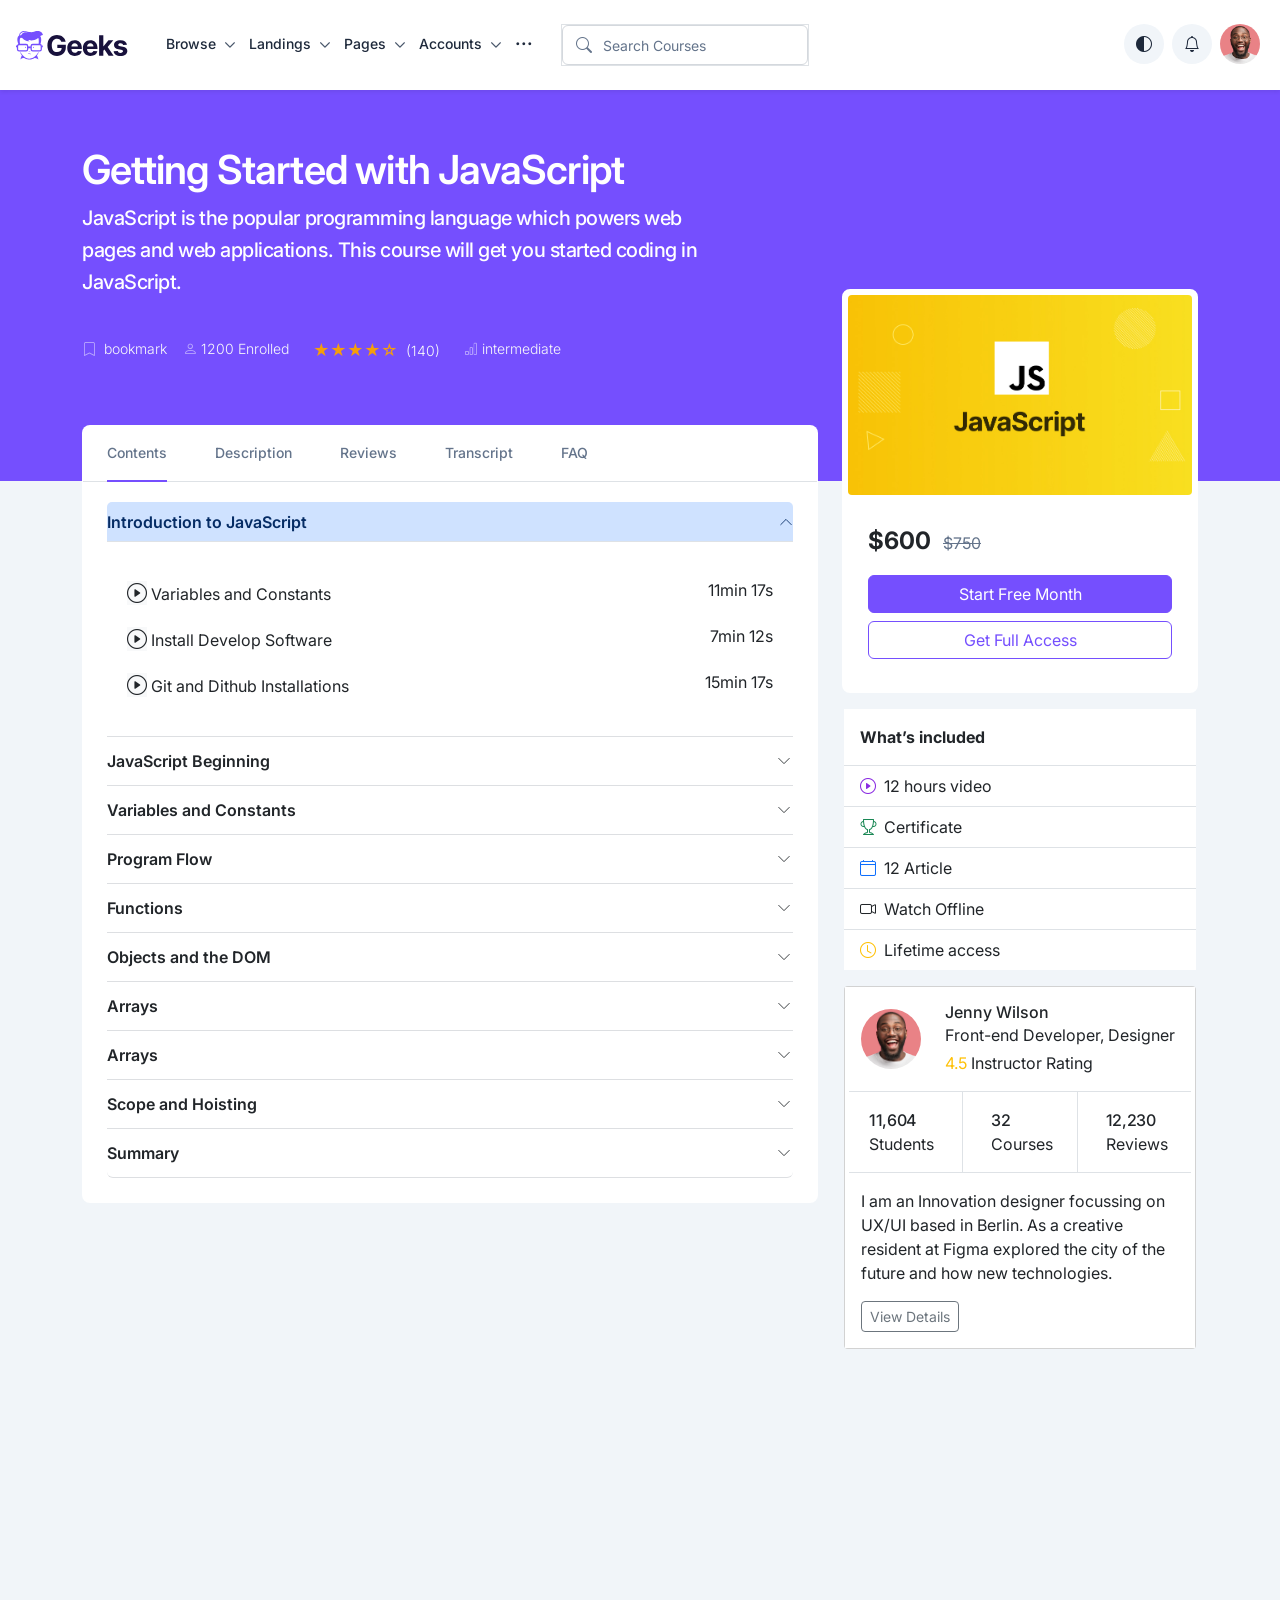
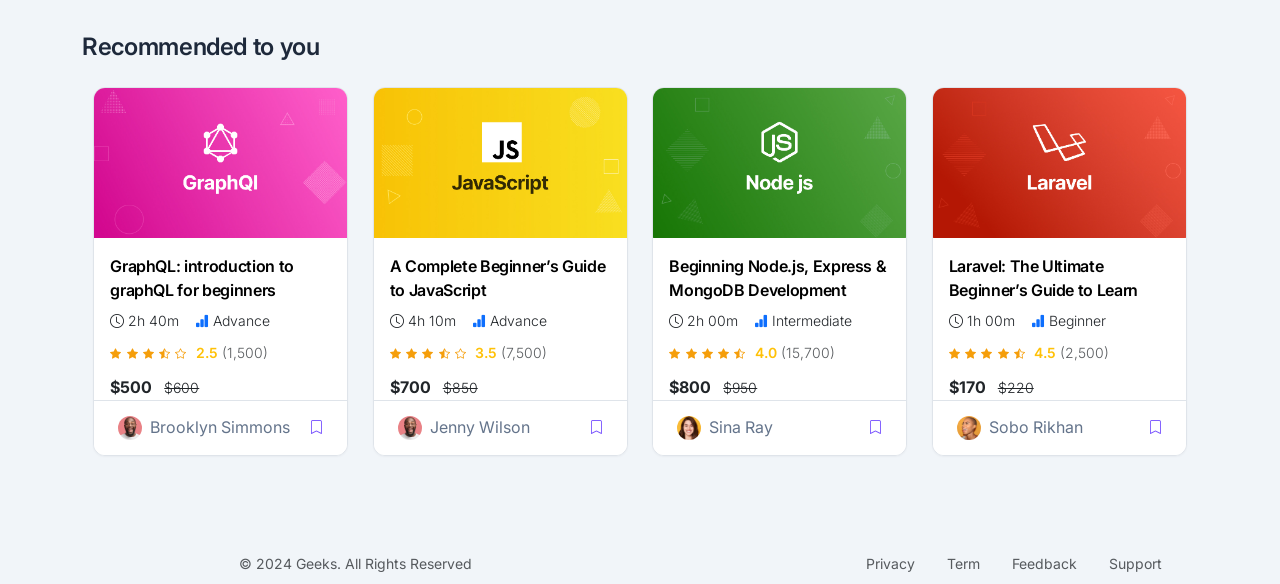
==== commit 4ca2425e: "revision of file structure" ====
--- a/content.html
+++ b/content.html
@@ -2340,14 +2340,14 @@
         </div>
       </div>
     </section>
-    <footer class="footer">
+    <footer class="footer mt-5">
       <div class="container-fluid">
         <div class="container banner_container">
           <footer
             class="d-flex justify-content-between align-items-center py-2 row"
           >
             <p
-              class="col-md-4 col-lg-6 mb-0 text-body-secondary px-0"
+              class="col-md-4 col-lg-6 mb-0 text-body-secondary text-center px-0"
               style="line-height: 22.4px; font-size: 14px"
             >
               © 2024 Geeks. All Rights Reserved
--- a/css_files/nav_bar.css
+++ b/css_files/nav_bar.css
@@ -1,3 +1,21 @@
+:root {
+  --color-white: #fff;
+  --color-transparent: transparent;
+  --color-gray-900: #111827;
+  --color-slate-800: #1e293b;
+  --color-slate-600: #475569;
+  --color-slate-500: #64748b;
+  --color-primary: #754ffe;
+  --color-slate-300: #cbd5e1;
+  --color-border-muted: #d4d8dd;
+  --color-divider: #dddfe2;
+  --color-slate-200: #e2e8f0;
+  --color-slate-100: #f1f5f9;
+  --color-gray-400: #adb1b6;
+  --color-transparent-rgba: rgba(0, 0, 0, 0);
+  --color-warm-gray-700: rgb(87, 82, 82);
+}
+
 * {
   font-family: Inter, sans-serif !important;
 }
@@ -7,26 +25,26 @@
 }
 
 nav input::placeholder {
-  color: #64748b !important;
+  color: var(--color-slate-500) !important;
 }
 
 .nav_search {
-  background-color: white !important;
+  background-color: var(--color-white) !important;
   border: none;
 
   border-radius: none;
 }
 
 .nav_search i {
-  background-color: white;
-  color: #64748b;
+  background-color: var(--color-white);
+  color: var(--color-slate-500);
 }
 
 .search_div {
   margin: 0;
   padding: 0;
-  border: 1px solid #adb1b6;
-  background-color: white;
+  border: 1px solid var(--color-gray-400);
+  background-color: var(--color-white);
 }
 
 .geeks-navbar {
@@ -41,7 +59,7 @@
 }
 
 .top-link {
-  color: #1e293b !important;
+  color: var(--color-slate-800) !important;
   font-size: 14px;
   font-weight: 500;
   line-height: 22.4px;
@@ -53,8 +71,8 @@
 .top-link:hover,
 .top-link:focus,
 .navbar-nav .show > .top-link {
-  color: #1e293b !important;
-  background: transparent !important;
+  color: var(--color-slate-800) !important;
+  background: var(--color-transparent) !important;
   border: 0 !important;
   box-shadow: none !important;
 }
@@ -65,9 +83,9 @@
 }
 
 .search-input {
-  border: 1px solid #cbd5e1;
+  border: 1px solid var(--color-slate-300);
   border-radius: 6px;
-  color: #64748b;
+  color: var(--color-slate-500);
   font-size: 14px;
   line-height: 22.4px;
   padding: 8px 16px 8px 40px;
@@ -75,7 +93,7 @@
 }
 
 .search-input:focus {
-  border-color: #cbd5e1;
+  border-color: var(--color-slate-300);
   box-shadow: none;
 }
 
@@ -84,7 +102,7 @@
   top: 50%;
   left: 14px;
   transform: translateY(-50%);
-  color: #64748b;
+  color: var(--color-slate-500);
   font-size: 14px;
   pointer-events: none;
 }
@@ -108,7 +126,7 @@
 }
 
 .menu-heading {
-  color: #64748b;
+  color: var(--color-slate-500);
   font-size: 12px;
   font-weight: 700;
   letter-spacing: 0.08em;
@@ -116,7 +134,7 @@
 }
 
 .menu-item {
-  color: #1e293b;
+  color: var(--color-slate-800);
   font-size: 14px;
   font-weight: 500;
   line-height: 28px;
@@ -126,8 +144,8 @@
 .menu-item:hover,
 .menu-item:focus,
 .active-item {
-  background-color: #f1f5f9 !important;
-  color: #754ffe !important;
+  background-color: var(--color-slate-100) !important;
+  color: var(--color-primary) !important;
 }
 
 .badge.rounded-1 {
@@ -142,38 +160,38 @@
 }
 
 .more-item {
-  color: #1e293b;
+  color: var(--color-slate-800);
 }
 
 .more-item:hover .more-title,
 .more-item:hover .more-desc,
 .more-item:hover .more-icon,
 .more-item:hover .version-text {
-  color: #754ffe;
+  color: var(--color-primary);
 }
 
 .more-icon {
-  color: #754ffe;
+  color: var(--color-primary);
   font-size: 20px;
   line-height: 1;
   min-width: 22px;
 }
 
 .more-title {
-  color: #1e293b;
+  color: var(--color-slate-800);
   font-size: 14px;
   font-weight: 600;
   line-height: 20px;
 }
 
 .more-desc {
-  color: #111827;
+  color: var(--color-gray-900);
   font-size: 13px;
   line-height: 18px;
 }
 
 .version-text {
-  color: #754ffe;
+  color: var(--color-primary);
   font-size: 13px;
   font-weight: 600;
 }
@@ -182,18 +200,18 @@
   width: 40px;
   height: 40px;
   border-radius: 50%;
-  background-color: #f1f5f9;
+  background-color: var(--color-slate-100);
   border: 0;
   display: inline-flex;
   align-items: center;
   justify-content: center;
-  color: #1e293b;
+  color: var(--color-slate-800);
 }
 
 .nav-circle-btn:hover,
 .nav-circle-btn:focus {
-  background-color: #e2e8f0;
-  color: #1e293b;
+  background-color: var(--color-slate-200);
+  color: var(--color-slate-800);
   box-shadow: none;
 }
 
@@ -264,20 +282,20 @@
   padding-right: 0px;
   margin-left: 16px;
   margin-right: 16px;
-  color: rgb(87, 82, 82);
+  color: var(--color-warm-gray-700);
 }
 .nav-link.active {
-  border-bottom: 2px solid #754ffe !important;
+  border-bottom: 2px solid var(--color-primary) !important;
 }
 .accordion-item {
   border: none !important;
-  border-bottom: 0.5px solid #dddfe2 !important;
+  border-bottom: 0.5px solid var(--color-divider) !important;
 }
 /* improve css */
 /* nav css */
 
 .nav-logo {
-  color: #754ffe;
+  color: var(--color-primary);
   display: inline;
   font-size: 17.5px !important;
   line-height: 28px !important;
@@ -301,7 +319,7 @@
 
   font-family: Inter, sans-serif !important;
   font-style: normal !important;
-  color: #1e293b !important;
+  color: var(--color-slate-800) !important;
   word-spacing: 5px !important;
 
   font-size: 14px !important;
@@ -321,7 +339,7 @@
   font-weight: 500;
   font-size: 14px;
   line-height: 22px;
-  color: rgb(30, 41, 59);
+  color: var(--color-slate-800);
 
   display: flex;
   align-items: center;
@@ -336,7 +354,7 @@
 
   font-size: 12px;
   /* control icon size */
-  color: rgb(30, 41, 59);
+  color: var(--color-slate-800);
 
   margin-left: 6px;
   border: none;
@@ -359,26 +377,26 @@
 }
 
 .search-input {
-  border: 1px solid #d4d8dd !important;
+  border: 1px solid var(--color-border-muted) !important;
   outline: none;
   /* remove default blue outline */
 }
 .nav-link::after {
   background-repeat: no-repeat;
   background-size: 10px 10px;
-  border-bottom-color: rgb(71, 85, 105);
-
-  border-left-color: rgb(71, 85, 105);
+  border-bottom-color: var(--color-slate-600);
+
+  border-left-color: var(--color-slate-600);
   border-left-style: none;
   border-left-width: 0px;
-  border-right-color: rgb(71, 85, 105);
+  border-right-color: var(--color-slate-600);
   border-right-style: none;
   border-right-width: 0px;
-  border-top-color: rgb(71, 85, 105);
+  border-top-color: var(--color-slate-600);
   border-top-style: none;
   border-top-width: 0px;
   box-sizing: border-box;
-  color: rgb(71, 85, 105);
+  color: var(--color-slate-600);
   content: "\F282";
   cursor: pointer;
   display: inline-block;
@@ -403,15 +421,15 @@
   padding-bottom: 0px !important;
   margin: 0px !important;
 
-  background-color: rgba(0, 0, 0, 0);
-
-  border-bottom-color: rgba(0, 0, 0, 0);
-
-  border-left-color: rgb(30, 41, 59);
-  border-right-color: rgb(30, 41, 59);
-  border-top-color: rgb(30, 41, 59);
+  background-color: var(--color-transparent-rgba);
+
+  border-bottom-color: var(--color-transparent-rgba);
+
+  border-left-color: var(--color-slate-800);
+  border-right-color: var(--color-slate-800);
+  border-top-color: var(--color-slate-800);
   box-sizing: border-box;
-  color: rgb(30, 41, 59);
+  color: var(--color-slate-800);
   cursor: pointer;
   display: block;
   font-family: Inter, "sans-serif";
@@ -442,3 +460,18 @@
     margin-left: 0 !important;
   }
 }
+/* hamburger icon */
+span.navbar-toggler-icon {
+  width: 1.5rem;
+  height: 1.5rem;
+}
+
+.nav_submain.navbar-collapse {
+  width: 100%;
+  height: 100% !important;
+  background: #fff;
+  padding: 16px;
+}
+.nav_submain.navbar-collapse {
+  transition: all 0.35s ease !important;
+}
--- a/css_files/content.css
+++ b/css_files/content.css
@@ -1,3 +1,18 @@
+:root {
+  --color-white: #fff;
+  --color-slate-800: #1e293b;
+  --color-slate-500: #64748b;
+  --color-primary: #754ffe;
+  --color-slate-300: #cbd5e1;
+  --color-border-light: #dbe2ea;
+  --color-border-soft: #dfe4ea;
+  --color-slate-100: #f1f5f9;
+  --color-slate-50: #f8fafc;
+  --color-amber-500: rgb(245, 158, 11);
+  --color-shadow-soft: rgba(15, 23, 42, 0.04);
+  --color-shadow-medium: rgba(15, 23, 42, 0.08);
+}
+
 .banner_content {
   padding-top: 56px;
   padding-bottom: 119px;
@@ -41,7 +56,7 @@
   font-size: 16px !important;
   font-weight: 400 !important;
 
-  color: rgb(245, 158, 11) !important;
+  color: var(--color-amber-500) !important;
 }
 #home-tab.nav-link::after {
   content: none !important;
@@ -64,7 +79,7 @@
   font-weight: 500;
   font-size: 14px;
   line-height: 22px;
-  color: #64748b;
+  color: var(--color-slate-500);
 }
 #profile-tab.nav-link {
   content: none !important;
@@ -72,7 +87,7 @@
   font-weight: 500;
   font-size: 14px;
   line-height: 22px;
-  color: #64748b;
+  color: var(--color-slate-500);
 }
 #contact-tab.nav-link {
   content: none !important;
@@ -80,7 +95,7 @@
   font-weight: 500;
   font-size: 14px;
   line-height: 22px;
-  color: #64748b;
+  color: var(--color-slate-500);
 }
 #Transcript.nav-link {
   content: none !important;
@@ -88,7 +103,7 @@
   font-weight: 500;
   font-size: 14px;
   line-height: 22px;
-  color: #64748b;
+  color: var(--color-slate-500);
 }
 #FAQS.nav-link {
   content: none !important;
@@ -96,27 +111,27 @@
   font-weight: 500;
   font-size: 14px;
   line-height: 22px;
-  color: #64748b;
+  color: var(--color-slate-500);
 }
 #home-tab.nav-link:hover {
-  border-bottom: 2px solid #754ffe !important;
-  color: #754ffe;
+  border-bottom: 2px solid var(--color-primary) !important;
+  color: var(--color-primary);
 }
 #profile-tab.nav-link:hover {
-  border-bottom: 2px solid #754ffe !important;
-  color: #754ffe;
+  border-bottom: 2px solid var(--color-primary) !important;
+  color: var(--color-primary);
 }
 #contact-tab.nav-link:hover {
-  border-bottom: 2px solid #754ffe !important;
-  color: #754ffe;
+  border-bottom: 2px solid var(--color-primary) !important;
+  color: var(--color-primary);
 }
 #Transcript.nav-link:hover {
-  border-bottom: 2px solid #754ffe !important;
-  color: #754ffe;
+  border-bottom: 2px solid var(--color-primary) !important;
+  color: var(--color-primary);
 }
 #FAQS.nav-link:hover {
-  border-bottom: 2px solid #754ffe !important;
-  color: #754ffe;
+  border-bottom: 2px solid var(--color-primary) !important;
+  color: var(--color-primary);
 }
 .content_main_card_heading {
   font-size: 24px !important;
@@ -127,7 +142,7 @@
   font-size: 16px !important;
   line-height: 26px !important;
   font-weight: 400 !important;
-  color: rgb(100, 116, 139);
+  color: var(--color-slate-500);
 }
 .text-body-secondary::after {
   content: none;
@@ -307,7 +322,7 @@
 }
 
 .recommended-section {
-  background: #f1f5f9;
+  background: var(--color-slate-100);
   padding-top: 88px;
   padding-bottom: 16px;
   overflow: hidden;
@@ -317,7 +332,7 @@
 }
 .recommended-title {
   margin: 0 0 22px;
-  color: #1e293b !important;
+  color: var(--color-slate-800) !important;
   font-size: 2rem;
   letter-spacing: -0.352px !important;
   font-size: 24px !important;
@@ -337,15 +352,15 @@
   top: 210px;
   width: 40px;
   height: 40px;
-  border: 1px solid #dbe2ea;
+  border: 1px solid var(--color-border-light);
   border-radius: 50%;
-  background: #f8fafc;
-  color: #cbd5e1;
+  background: var(--color-slate-50);
+  color: var(--color-slate-300);
   display: flex;
   align-items: center;
   justify-content: center;
   z-index: 5;
-  box-shadow: 0 1px 2px rgba(15, 23, 42, 0.04);
+  box-shadow: 0 1px 2px var(--color-shadow-soft);
   pointer-events: none;
 }
 .recommended-arrow i {
@@ -359,19 +374,19 @@
   right: -54px;
 } /* card shell only */
 .recommended-card-box {
-  border: 1px solid #dfe4ea;
+  border: 1px solid var(--color-border-soft);
   border-radius: 0.75rem;
   overflow: hidden;
-  box-shadow: 0 1px 2px rgba(15, 23, 42, 0.04);
-  background: #fff;
+  box-shadow: 0 1px 2px var(--color-shadow-soft);
+  background: var(--color-white);
 } /* keep your image class */
 .card_index_img {
   height: 150px;
   object-fit: cover;
 } /* footer fix */
 .recommended-card-footer {
-  background: #fff;
-  border-top: 1px solid #dfe4ea;
+  background: var(--color-white);
+  border-top: 1px solid var(--color-border-soft);
   padding: 15px 24px;
   min-height: 54px;
 }
@@ -389,7 +404,7 @@
   object-fit: cover;
 }
 .recommended-card-footer span {
-  color: #64748b;
+  color: var(--color-slate-500);
   font-size: 16px;
   line-height: 1.4;
   font-weight: 400 !important;
@@ -398,7 +413,7 @@
   text-overflow: ellipsis;
 }
 .recommended-bookmark {
-  color: #754ffe;
+  color: var(--color-primary);
   text-decoration: none;
   display: inline-flex;
   align-items: center;
@@ -411,7 +426,7 @@
 .recommended-card-box:hover {
   transform: translateY(-2px);
   transition: 0.25s ease;
-  box-shadow: 0 10px 24px rgba(15, 23, 42, 0.08);
+  box-shadow: 0 10px 24px var(--color-shadow-medium);
 } /* md: show 2 centered cards */
 @media (min-width: 768px) and (max-width: 991.98px) {
   .recommended-cards-row {
@@ -469,7 +484,7 @@
   font-weight: 500;
   font-size: 14px;
   line-height: 22px;
-  color: #64748b;
+  color: var(--color-slate-500);
 }
 #profile-tab.nav-link {
   content: none !important;
@@ -477,7 +492,7 @@
   font-weight: 500;
   font-size: 14px;
   line-height: 22px;
-  color: #64748b;
+  color: var(--color-slate-500);
 }
 #contact-tab.nav-link {
   content: none !important;
@@ -485,7 +500,7 @@
   font-weight: 500;
   font-size: 14px;
   line-height: 22px;
-  color: #64748b;
+  color: var(--color-slate-500);
 }
 #Transcript.nav-link {
   content: none !important;
@@ -493,7 +508,7 @@
   font-weight: 500;
   font-size: 14px;
   line-height: 22px;
-  color: #64748b;
+  color: var(--color-slate-500);
 }
 #FAQS.nav-link {
   content: none !important;
@@ -501,27 +516,27 @@
   font-weight: 500;
   font-size: 14px;
   line-height: 22px;
-  color: #64748b;
+  color: var(--color-slate-500);
 }
 #home-tab.nav-link:hover {
-  border-bottom: 2px solid #754ffe !important;
-  color: #754ffe;
+  border-bottom: 2px solid var(--color-primary) !important;
+  color: var(--color-primary);
 }
 #profile-tab.nav-link:hover {
-  border-bottom: 2px solid #754ffe !important;
-  color: #754ffe;
+  border-bottom: 2px solid var(--color-primary) !important;
+  color: var(--color-primary);
 }
 #contact-tab.nav-link:hover {
-  border-bottom: 2px solid #754ffe !important;
-  color: #754ffe;
+  border-bottom: 2px solid var(--color-primary) !important;
+  color: var(--color-primary);
 }
 #Transcript.nav-link:hover {
-  border-bottom: 2px solid #754ffe !important;
-  color: #754ffe;
+  border-bottom: 2px solid var(--color-primary) !important;
+  color: var(--color-primary);
 }
 #FAQS.nav-link:hover {
-  border-bottom: 2px solid #754ffe !important;
-  color: #754ffe;
+  border-bottom: 2px solid var(--color-primary) !important;
+  color: var(--color-primary);
 }
 .content_main_card_heading {
   font-size: 24px !important;
@@ -544,3 +559,42 @@
     top: -192px;
   }
 }
+
+/* tab shifting section */
+.accordion-button {
+  --bs-accordion-btn-icon-width: 14px;
+  --bs-accordion-btn-icon-height: 14px;
+}
+.accordion-button::after {
+  font-weight: bolder !important;
+  font-size: 24px !important;
+  padding-right: 16px !important;
+}
+.accordion-button {
+  border: none;
+  box-shadow: none;
+  font-weight: bold;
+}
+
+.accordion-button {
+  border-left: none;
+  border-right: none;
+  box-shadow: none;
+  font-weight: 600;
+  font-size: 16px;
+  line-height: 24px;
+}
+
+.accordion-button:focus {
+  box-shadow: none;
+  background-color: white;
+  outline: none;
+}
+
+.accordion-button:hover {
+  color: #754ffe;
+}
+
+.course_item:hover {
+  color: #754ffe;
+}
--- a/css_files/cards.css
+++ b/css_files/cards.css
@@ -1,14 +1,30 @@
+:root {
+  --color-white: #fff;
+  --color-black: #000;
+  --color-slate-800: #1e293b;
+  --color-slate-500: #64748b;
+  --color-primary: #754ffe;
+  --color-slate-300: #cbd5e1;
+  --color-border-light: #dbe2ea;
+  --color-border-soft: #dfe4ea;
+  --color-slate-100: #f1f5f9;
+  --color-slate-50: #f8fafc;
+  --color-amber-500: rgb(245, 158, 11);
+  --color-shadow-soft: rgba(15, 23, 42, 0.04);
+  --color-shadow-medium: rgba(15, 23, 42, 0.08);
+}
+
 /* CArd section */
 .card_section {
-  background-color: #f1f5f9;
+  background-color: var(--color-slate-100);
 }
 
 body {
-  background-color: #f1f5f9;
+  background-color: var(--color-slate-100);
 }
 
 .card-title a {
-  color: black;
+  color: var(--color-black);
   text-decoration: none;
 }
 .card-title {
@@ -17,28 +33,28 @@
 }
 
 .card-title a:hover {
-  color: #754ffe;
+  color: var(--color-primary);
 }
 
 /* contern page css */
 .card-body > .btn-primary {
   width: 100% !important;
-  background-color: #754ffe;
-  outline-color: #754ffe;
-  border-color: #754ffe;
+  background-color: var(--color-primary);
+  outline-color: var(--color-primary);
+  border-color: var(--color-primary);
 }
 
 .card-body > .btn-outline-primary {
   width: 100% !important;
-  color: #754ffe;
-  border-color: #754ffe;
+  color: var(--color-primary);
+  border-color: var(--color-primary);
 }
 
 .card-body > .btn-outline-primary:hover {
   width: 100% !important;
-  color: white;
-  background-color: #754ffe;
-  border-color: #754ffe;
+  color: var(--color-white);
+  background-color: var(--color-primary);
+  border-color: var(--color-primary);
 }
 
 /* Below lg (less than 992px) */
@@ -74,7 +90,7 @@
   font-size: 11px !important;
   font-weight: 400 !important;
 
-  color: rgb(245, 158, 11) !important;
+  color: var(--color-amber-500) !important;
   height: 11.65px !important;
   width: 12.27px !important;
 }
@@ -87,10 +103,10 @@
   font-size: 16px !important;
   line-height: 26px !important;
   font-weight: 400 !important;
-  color: rgb(100, 116, 139);
+  color: var(--color-slate-500);
 }
 .recommended-section {
-  background: #f1f5f9;
+  background: var(--color-slate-100);
   padding-top: 88px;
   padding-bottom: 16px;
   overflow: hidden;
@@ -100,7 +116,7 @@
 }
 .recommended-title {
   margin: 0 0 22px;
-  color: #1e293b !important;
+  color: var(--color-slate-800) !important;
   font-size: 2rem;
   letter-spacing: -0.352px !important;
   font-size: 24px !important;
@@ -120,15 +136,15 @@
   top: 210px;
   width: 40px;
   height: 40px;
-  border: 1px solid #dbe2ea;
+  border: 1px solid var(--color-border-light);
   border-radius: 50%;
-  background: #f8fafc;
-  color: #cbd5e1;
+  background: var(--color-slate-50);
+  color: var(--color-slate-300);
   display: flex;
   align-items: center;
   justify-content: center;
   z-index: 5;
-  box-shadow: 0 1px 2px rgba(15, 23, 42, 0.04);
+  box-shadow: 0 1px 2px var(--color-shadow-soft);
   pointer-events: none;
 }
 .recommended-arrow i {
@@ -142,19 +158,19 @@
   right: -54px;
 } /* card shell only */
 .recommended-card-box {
-  border: 1px solid #dfe4ea;
+  border: 1px solid var(--color-border-soft);
   border-radius: 0.75rem;
   overflow: hidden;
-  box-shadow: 0 1px 2px rgba(15, 23, 42, 0.04);
-  background: #fff;
+  box-shadow: 0 1px 2px var(--color-shadow-soft);
+  background: var(--color-white);
 } /* keep your image class */
 .card_index_img {
   height: 150px;
   object-fit: cover;
 } /* footer fix */
 .recommended-card-footer {
-  background: #fff;
-  border-top: 1px solid #dfe4ea;
+  background: var(--color-white);
+  border-top: 1px solid var(--color-border-soft);
   padding: 15px 24px;
   min-height: 54px;
 }
@@ -172,7 +188,7 @@
   object-fit: cover;
 }
 .recommended-card-footer span {
-  color: #64748b;
+  color: var(--color-slate-500);
   font-size: 16px;
   line-height: 1.4;
   font-weight: 400 !important;
@@ -181,7 +197,7 @@
   text-overflow: ellipsis;
 }
 .recommended-bookmark {
-  color: #754ffe;
+  color: var(--color-primary);
   text-decoration: none;
   display: inline-flex;
   align-items: center;
@@ -194,7 +210,7 @@
 .recommended-card-box:hover {
   transform: translateY(-2px);
   transition: 0.25s ease;
-  box-shadow: 0 10px 24px rgba(15, 23, 42, 0.08);
+  box-shadow: 0 10px 24px var(--color-shadow-medium);
 } /* md: show 2 centered cards */
 @media (min-width: 768px) and (max-width: 991.98px) {
   .recommended-cards-row {
--- a/css_files/banner.css
+++ b/css_files/banner.css
@@ -1,5 +1,17 @@
+:root {
+  --color-white: #fff;
+  --color-slate-900: #0f172a;
+  --color-slate-800: #1e293b;
+  --color-slate-700: #334155;
+  --color-slate-500: #64748b;
+  --color-primary: #754ffe;
+  --color-primary-light: #baa7fe;
+  --color-slate-300: #cbd5e1;
+  --color-amber-500: rgb(245, 158, 11);
+}
+
 .banner h1 {
-  color: #fff;
+  color: var(--color-white);
 
   font-size: 40px;
   font-weight: 500 !important;
@@ -14,7 +26,7 @@
 /* banner css */
 .left_banner {
   align-items: center;
-  color: #64748b;
+  color: var(--color-slate-500);
   display: flex;
   flex-wrap: wrap;
   font-size: 14px !important;
@@ -39,12 +51,12 @@
 }
 
 /* .banner_button {
-    background-color: #0f172a;
-    border-color: #0f172a;
+    background-color: var(--color-slate-900);
+    border-color: var(--color-slate-900);
     border-radius: 6px !important;
     border-style: solid !important;
     border-width: 1px !important;
-    color: #fff;
+    color: var(--color-white);
     display: inline-block !important;
     font-family: Inter !important;
     font-size: 14px !important;
@@ -72,27 +84,27 @@
   box-shadow: none !important;
 }
 .banner .btn-dark {
-  background-color: #0f172a;
-  border-color: #0f172a;
-  color: #fff;
+  background-color: var(--color-slate-900);
+  border-color: var(--color-slate-900);
+  color: var(--color-white);
 }
 .banner .btn-light {
-  background-color: #fff;
-  border-color: #cbd5e1;
-  color: #334155;
+  background-color: var(--color-white);
+  border-color: var(--color-slate-300);
+  color: var(--color-slate-700);
 }
 
 /* banner buttom */
 
 .banner_buttom h4 {
-  color: #1e293b;
+  color: var(--color-slate-800);
   font-family: Inter !important;
   font-weight: 600 !important;
   line-height: 24px !important;
   font-size: 16px !important;
 }
 .banner_buttom p {
-  color: #64748b;
+  color: var(--color-slate-500);
   font-family: Inter !important;
   font-size: 14px !important;
   line-height: 22.4px;
@@ -121,15 +133,15 @@
   font-size: 16px !important;
   font-weight: 400 !important;
 
-  color: rgb(245, 158, 11) !important;
+  color: var(--color-amber-500) !important;
 }
 /* banner css */
 .banner {
-  background-color: #754ffe !important;
+  background-color: var(--color-primary) !important;
 }
 
 .banner p {
-  color: #baa7fe;
+  color: var(--color-primary-light);
   margin-bottom: 1.5rem !important;
   font-size: 1.25rem;
   font-weight: 500;
@@ -137,7 +149,7 @@
 }
 
 .banner h1 {
-  color: white;
+  color: var(--color-white);
   font-weight: 700 !important;
   font-size: 2.5rem;
   letter-spacing: -0.05rem;
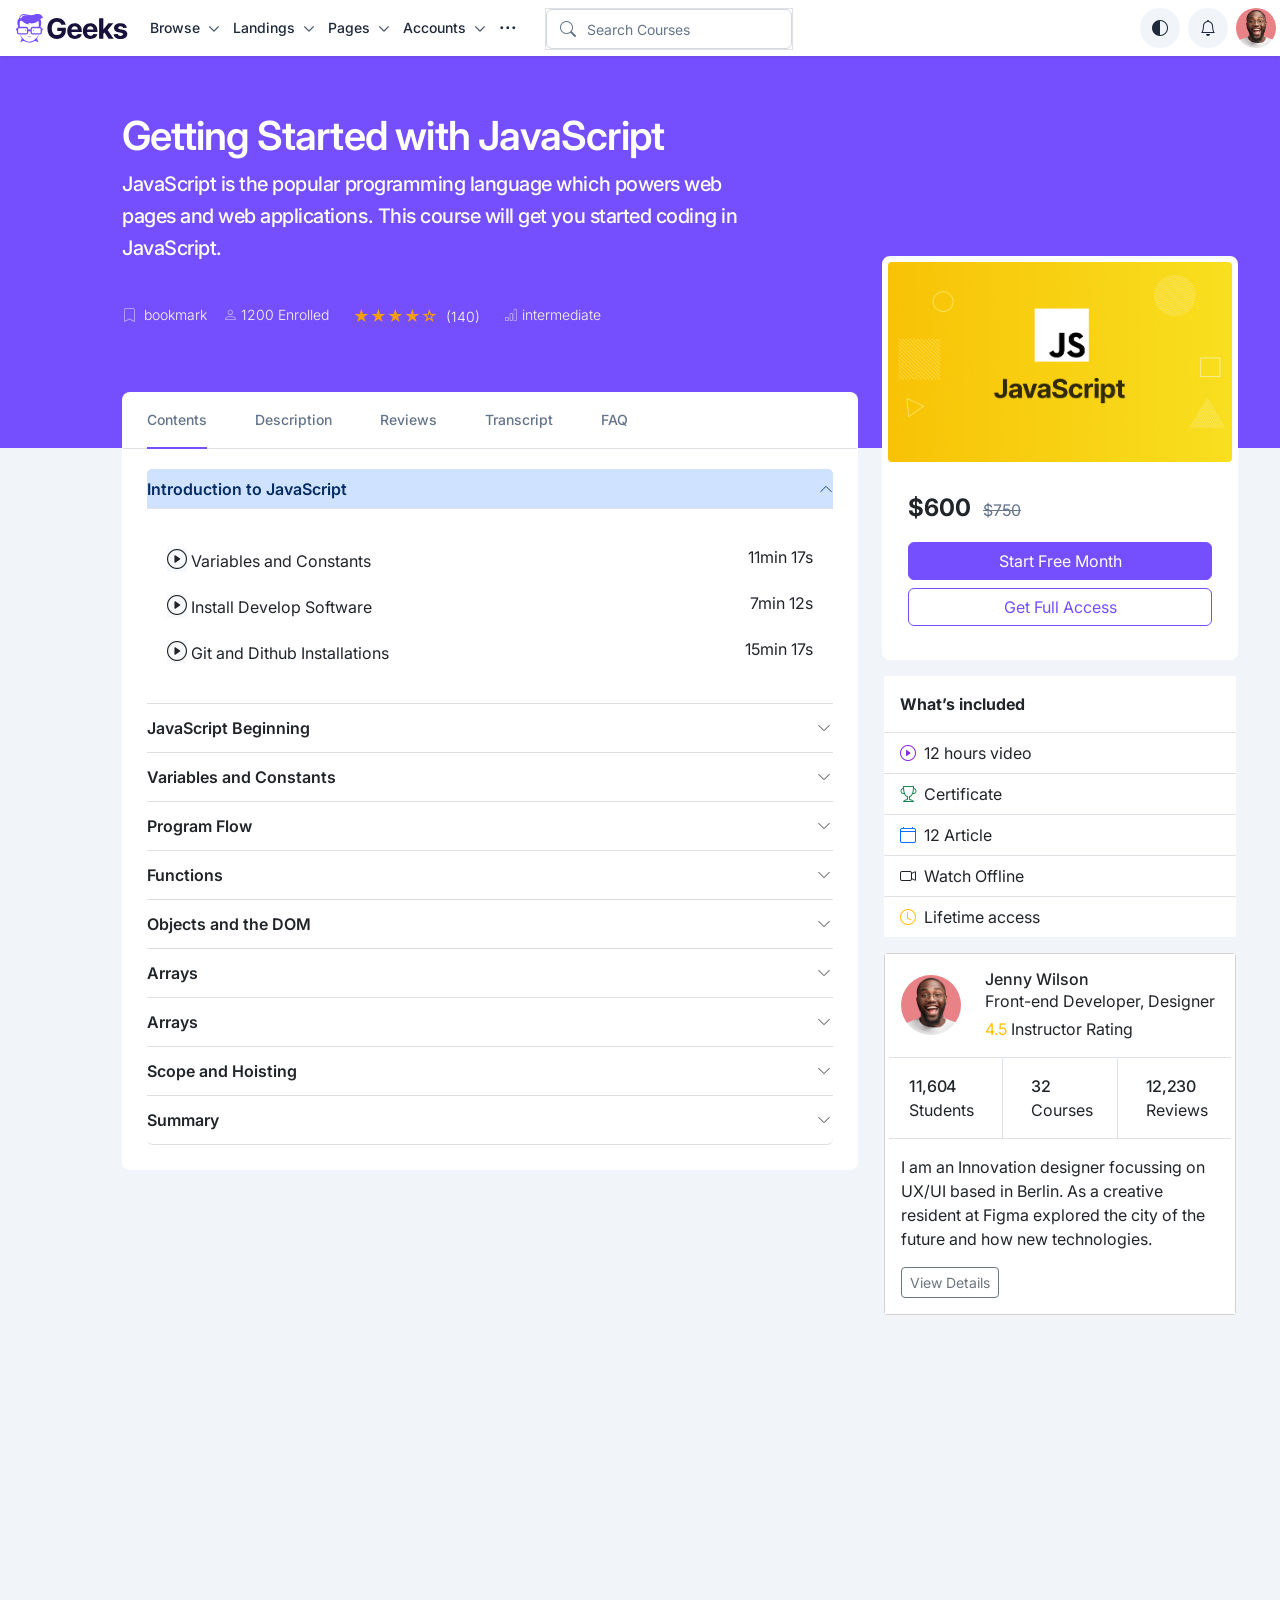
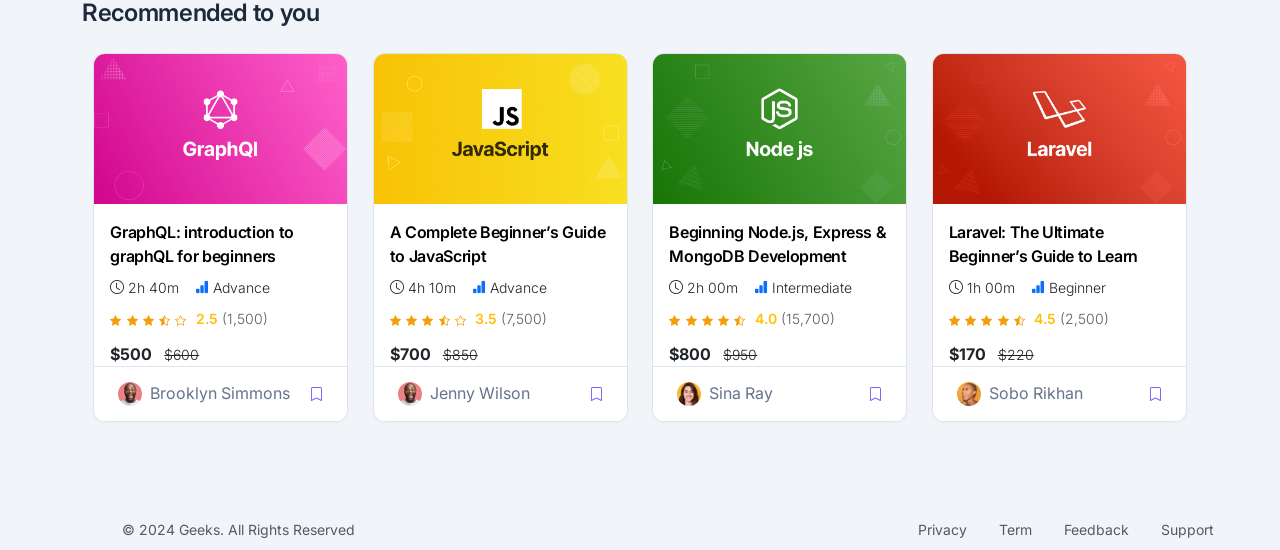
==== commit ab4b6d66: "revision file structure" ====
--- a/content.html
+++ b/content.html
@@ -16,6 +16,7 @@
       integrity="sha384-sRIl4kxILFvY47J16cr9ZwB07vP4J8+LH7qKQnuqkuIAvNWLzeN8tE5YBujZqJLB"
       crossorigin="anonymous"
     />
+    <link rel="stylesheet" href="./css_files/style.css" />
     <link
       rel="stylesheet"
       href="https://cdnjs.cloudflare.com/ajax/libs/font-awesome/6.5.1/css/all.min.css"
@@ -30,14 +31,13 @@
       href="https://fonts.googleapis.com/css2?family=Inter:wght@400;500;600;700&display=swap"
       rel="stylesheet"
     />
-    <link rel="stylesheet" href="./css_files/nav_bar.css" />
+
     <link rel="stylesheet" href="./css_files/content.css" />
-    <link rel="stylesheet" href="./css_files/cards.css" />
-    <link rel="stylesheet" href="./css_files/banner.css" />
 
     <style></style>
   </head>
   <body>
+    <!-- Navbar -->
     <header>
       <nav class="navbar navbar-expand-lg bg-white shadow-sm py-2 geeks-navbar">
         <div class="container-fluid ps-3 pe-1">
@@ -820,6 +820,8 @@
         </div>
       </nav>
     </header>
+
+    <!-- main banner -->
     <div
       class="container-fluid banner banner_content pt-lg-8 pb-lg-16 pt-8 pb-12 ps-0 pe-0 bg-primary"
     >
@@ -870,6 +872,7 @@
         </div>
       </div>
     </div>
+    <!-- leftside content and right side content -->
     <div class="container banner_container">
       <div class="row main">
         <div class="col-12 col-lg-8 content_left_side">
@@ -2037,6 +2040,7 @@
         </div>
       </div>
     </div>
+    <!-- cards -->
     <section class="recommended-section">
       <div class="container recommended-container">
         <div class="row">
@@ -2340,6 +2344,7 @@
         </div>
       </div>
     </section>
+    <!-- footer -->
     <footer class="footer mt-5">
       <div class="container-fluid">
         <div class="container banner_container">
@@ -2347,7 +2352,7 @@
             class="d-flex justify-content-between align-items-center py-2 row"
           >
             <p
-              class="col-md-4 col-lg-6 mb-0 text-body-secondary text-center px-0"
+              class="col-md-4 col-lg-6 mb-0 text-body-secondary text-center text-md-start text-lg-start px-0"
               style="line-height: 22.4px; font-size: 14px"
             >
               © 2024 Geeks. All Rights Reserved
@@ -2390,7 +2395,6 @@
         </div>
       </div>
     </footer>
-
     <script
       src="https://cdn.jsdelivr.net/npm/bootstrap@5.3.8/dist/js/bootstrap.bundle.min.js"
       integrity="sha384-FKyoEForCGlyvwx9Hj09JcYn3nv7wiPVlz7YYwJrWVcXK/BmnVDxM+D2scQbITxI"
--- a/css_files/style.css
+++ b/css_files/style.css
@@ -0,0 +1,1013 @@
+* {
+  font-family: Inter, sans-serif !important;
+}
+nav input {
+  border: none !important;
+}
+
+nav input::placeholder {
+  color: #64748b !important;
+}
+
+.nav_search {
+  background-color: white !important;
+  border: none;
+  outline: none !important;
+
+  border-radius: none;
+}
+
+.nav_search i {
+  background-color: white;
+  color: #64748b;
+}
+
+.search_div {
+  margin: 0;
+  padding: 0;
+  border: 1px solid #adb1b6;
+  background-color: white;
+}
+
+.geeks-navbar {
+  border: 0 !important;
+  font-family: Inter, sans-serif;
+}
+
+.nav-logo {
+  height: 38px;
+  width: auto;
+  display: block;
+}
+
+.top-link {
+  color: #1e293b !important;
+  font-size: 14px;
+  font-weight: 500;
+  line-height: 22.4px;
+  padding: 5px 5.6px !important;
+  border: 0 !important;
+  box-shadow: none !important;
+}
+
+.top-link:hover,
+.top-link:focus,
+.navbar-nav .show > .top-link {
+  color: #1e293b !important;
+  background: transparent !important;
+  border: 0 !important;
+  box-shadow: none !important;
+}
+
+.search-wrap {
+  width: 100%;
+  max-width: 248px;
+}
+
+.search-input {
+  border: 1px solid #cbd5e1;
+  border-radius: 6px;
+  color: #64748b;
+  font-size: 14px;
+  line-height: 22.4px;
+  padding: 8px 16px 8px 40px;
+  height: 40px;
+}
+
+.search-input:focus {
+  border-color: #cbd5e1;
+  box-shadow: none;
+}
+
+.search-icon {
+  position: absolute;
+  top: 50%;
+  left: 14px;
+  transform: translateY(-50%);
+  color: #64748b;
+  font-size: 14px;
+  pointer-events: none;
+}
+
+.main-menu {
+  min-width: 220px;
+  padding: 10px 0;
+  margin-top: 8px;
+}
+
+.browse-menu {
+  min-width: 190px;
+}
+
+.landings-menu {
+  min-width: 246px;
+}
+
+.accounts-menu,
+.pages-menu {
+  min-width: 192px;
+}
+
+.menu-heading {
+  color: #64748b;
+  font-size: 12px;
+  font-weight: 700;
+  letter-spacing: 0.08em;
+  padding: 0 19.2px 8px;
+}
+
+.menu-item {
+  color: #1e293b;
+  font-size: 14px;
+  font-weight: 500;
+  line-height: 28px;
+  padding: 2px 19.2px;
+}
+
+.menu-item:hover,
+.menu-item:focus,
+.active-item {
+  background-color: #f1f5f9 !important;
+  color: #754ffe !important;
+}
+
+.badge.rounded-1 {
+  font-size: 11px;
+  font-weight: 600;
+  padding: 4px 6px;
+}
+
+.more-menu {
+  min-width: 235px;
+  margin-top: 8px;
+}
+
+.more-item {
+  color: #1e293b;
+}
+
+.more-item:hover .more-title,
+.more-item:hover .more-desc,
+.more-item:hover .more-icon,
+.more-item:hover .version-text {
+  color: #754ffe;
+}
+
+.more-icon {
+  color: #754ffe;
+  font-size: 20px;
+  line-height: 1;
+  min-width: 22px;
+}
+
+.more-title {
+  color: #1e293b;
+  font-size: 14px;
+  font-weight: 600;
+  line-height: 20px;
+}
+
+.more-desc {
+  color: #111827;
+  font-size: 13px;
+  line-height: 18px;
+}
+
+.version-text {
+  color: #754ffe;
+  font-size: 13px;
+  font-weight: 600;
+}
+
+.nav-circle-btn {
+  width: 40px;
+  height: 40px;
+  border-radius: 50%;
+  background-color: #f1f5f9;
+  border: 0;
+  display: inline-flex;
+  align-items: center;
+  justify-content: center;
+  color: #1e293b;
+}
+
+.nav-circle-btn:hover,
+.nav-circle-btn:focus {
+  background-color: #e2e8f0;
+  color: #1e293b;
+  box-shadow: none;
+}
+
+.nav-avatar {
+  width: 40px;
+  height: 40px;
+  object-fit: cover;
+}
+
+@media (min-width: 992px) {
+  /* Main dropdown */
+  .navbar .nav-item.dropdown > .dropdown-menu {
+    display: block; /* keep it block always */
+    opacity: 0;
+    visibility: hidden;
+    transform: translateY(10px);
+    transition: all 0.3s ease;
+  }
+
+  .navbar .nav-item.dropdown:hover > .dropdown-menu {
+    opacity: 1;
+    visibility: visible;
+    transform: translateY(0);
+  }
+
+  /* Submenu (your original selector preserved) */
+  .dropdown-submenu > .submenu-menu {
+    top: 0;
+    left: 100%;
+    margin-top: -10px;
+    margin-left: 2px;
+
+    display: block; /* IMPORTANT */
+    min-width: 220px;
+
+    opacity: 0;
+    visibility: hidden;
+    transform: translateX(10px);
+    transition: all 0.3s ease;
+  }
+
+  .dropdown-submenu:hover > .submenu-menu {
+    opacity: 1;
+    visibility: visible;
+    transform: translateX(0);
+  }
+}
+/* mobile */
+@media (max-width: 991.98px) {
+  .search-wrap {
+    max-width: 100%;
+    margin-top: 12px;
+    margin-bottom: 12px;
+  }
+
+  .dropdown-submenu > .submenu-menu {
+    position: static;
+    display: none;
+    min-width: 100%;
+    margin: 0;
+    border: 0 !important;
+    box-shadow: none !important;
+    padding-left: 12px;
+  }
+
+  .dropdown-submenu > .submenu-menu.show-submenu {
+    display: block;
+  }
+}
+
+/* banner css */
+.banner {
+  background-color: #754ffe !important;
+}
+
+.banner p {
+  color: #baa7fe;
+  margin-bottom: 1.5rem !important;
+  font-size: 1.25rem;
+  font-weight: 500;
+  letter-spacing: -0.03rem;
+}
+
+.banner h1 {
+  color: white;
+  font-weight: 700 !important;
+  font-size: 2.5rem;
+  letter-spacing: -0.05rem;
+  /* Smooth text in modern browsers */
+}
+
+.bg-light-warning {
+  color: #ca8135;
+  background-color: #ffeeda;
+}
+
+/* CArd section */
+.card_section {
+  background-color: #f1f5f9;
+}
+
+body {
+  background-color: #f1f5f9;
+}
+
+.card-title a {
+  color: black;
+  text-decoration: none;
+}
+.card-title {
+  font-weight: 600 !important;
+  margin-bottom: 8px !important;
+}
+
+.card-title a:hover {
+  color: #754ffe;
+}
+
+/* contern page css */
+.card-body > .btn-primary {
+  width: 100% !important;
+  background-color: #754ffe;
+  outline-color: #754ffe;
+  border-color: #754ffe;
+}
+
+.card-body > .btn-outline-primary {
+  width: 100% !important;
+  color: #754ffe;
+  border-color: #754ffe;
+}
+
+.card-body > .btn-outline-primary:hover {
+  width: 100% !important;
+  color: white;
+  background-color: #754ffe;
+  border-color: #754ffe;
+}
+
+/* tab shifting section */
+.accordion-button {
+  --bs-accordion-btn-icon-width: 14px;
+  --bs-accordion-btn-icon-height: 14px;
+}
+.accordion-button::after {
+  font-weight: bolder !important;
+  font-size: 24px !important;
+  padding-right: 16px !important;
+}
+.accordion-button {
+  border: none;
+  box-shadow: none;
+  font-weight: bold;
+}
+
+.accordion-button {
+  border-left: none;
+  border-right: none;
+  box-shadow: none;
+  font-weight: 600;
+  font-size: 16px;
+  line-height: 24px;
+}
+
+.accordion-button:focus {
+  box-shadow: none;
+  background-color: white;
+  outline: none;
+}
+
+.accordion-button:hover {
+  color: #754ffe;
+}
+
+.course_item:hover {
+  color: #754ffe;
+}
+
+.nav-link {
+  border: none !important;
+  padding: 16px;
+  padding-left: 0px;
+  padding-right: 0px;
+  margin-left: 16px;
+  margin-right: 16px;
+  color: rgb(87, 82, 82);
+}
+.nav-link.active {
+  border-bottom: 2px solid #754ffe !important;
+}
+.accordion-item {
+  border: none !important;
+  border-bottom: 0.5px solid #dddfe2 !important;
+}
+
+/* overlapping elements */
+@media (min-width: 992px) {
+  .content_left_side {
+    position: relative;
+    top: -56px;
+  }
+
+  .content_right_side {
+    position: relative;
+    top: -192px;
+  }
+}
+
+.review-progress {
+  height: 6px;
+}
+
+.review-avatar {
+  width: 40px;
+  height: 40px;
+  object-fit: cover;
+}
+
+.review-search-wrap {
+  width: 180px;
+}
+
+.banner h1 {
+  color: #fff;
+
+  font-size: 40px;
+  font-weight: 500 !important;
+  letter-spacing: -0.8px;
+  line-height: 48px;
+  margin: 0px 0px 8px;
+}
+
+/* Below lg (less than 992px) */
+@media (max-width: 991.98px) {
+  .card-video {
+    width: 100% !important;
+  }
+}
+
+/* improve css */
+/* nav css */
+
+.nav-logo {
+  color: #754ffe;
+  display: inline;
+  font-size: 17.5px !important;
+  line-height: 28px !important;
+  font-family: Inter, sans-serif;
+  height: 29px;
+  width: 112px;
+  box-sizing: content-box;
+  margin: 0px 16px 0px 0px;
+  padding: 3.2px 0px;
+  border: none;
+}
+/* .navbar-brand {
+  height: 36px;
+  width: 112px;
+  margin: 0px 16px 0px 0px;
+  padding: 3.2px 0px;
+} */
+
+.top-link {
+  margin: 0;
+
+  font-family: Inter, sans-serif !important;
+  font-style: normal !important;
+  color: #1e293b !important;
+  word-spacing: 5px !important;
+
+  font-size: 14px !important;
+  font-weight: 500 !important;
+  line-height: 22.4px !important;
+  padding: 0.3125rem 0.35rem !important;
+}
+
+.nav-item {
+  margin: 0 !important;
+  padding: 0 !important;
+}
+
+.dropdown-toggle {
+  font-family: Inter, sans-serif;
+  font-style: normal;
+  font-weight: 500;
+  font-size: 14px;
+  line-height: 22px;
+  color: rgb(30, 41, 59);
+
+  display: flex;
+  align-items: center;
+  justify-content: space-between;
+}
+
+.dropdown-toggle::after {
+  content: "\f078";
+  /* chevron-down */
+  font-family: "Font Awesome 6 Free";
+  font-weight: 900;
+
+  font-size: 12px;
+  /* control icon size */
+  color: rgb(30, 41, 59);
+
+  margin-left: 6px;
+  border: none;
+
+  /* remove width/height (not needed for font icons) */
+}
+.nav_submain {
+  height: 40.39px !important;
+  width: 1208px !important;
+}
+
+.dot_dropdown {
+  height: 40px !important;
+  width: 35px !important;
+  text-align: center;
+}
+
+.dot_dropdown::after {
+  content: "";
+}
+
+.search-input {
+  border: 1px solid #d4d8dd !important;
+  outline: none;
+  /* remove default blue outline */
+}
+
+/* banner css */
+.left_banner {
+  align-items: center;
+  color: #64748b;
+  display: flex;
+  flex-wrap: wrap;
+  font-size: 14px !important;
+  line-height: 22.4px !important;
+}
+
+.banner h1 {
+  font-weight: 700 !important;
+  letter-spacing: -0.8px;
+
+  font-family: Inter, sans-serif !important;
+  font-size: 40px !important;
+  line-height: 48px !important;
+}
+
+.banner p {
+  font-size: 20px !important;
+  line-height: 32px !important;
+  font-family: Inter, sans-serif !important;
+
+  font-weight: 500 !important;
+}
+
+/* .banner_button {
+    background-color: #0f172a;
+    border-color: #0f172a;
+    border-radius: 6px !important;
+    border-style: solid !important;
+    border-width: 1px !important;
+    color: #fff;
+    display: inline-block !important;
+    font-family: Inter !important;
+    font-size: 14px !important;
+    font-weight: 600 !important;
+    line-height: 22.4px !important;
+    padding: 8px 16px !important;
+    text-align: center !important;
+} */
+
+.banner_buttom span {
+  height: 48px !important;
+  width: 48px !important;
+  line-height: 16px !important;
+}
+
+.index_card {
+  /* height: 401px; */
+  width: 255px !important;
+
+  font-size: 14px;
+  line-height: 22.4px;
+  padding: 0;
+}
+
+.card_index_img {
+  padding: 0 !important;
+}
+
+.card-body h5 {
+  display: inline;
+
+  font-weight: 500;
+  letter-spacing: -0.352px;
+  line-height: 24px;
+  font-size: 16px;
+}
+
+.card_stars::before {
+  line-height: 14px !important;
+  font-size: 11px !important;
+  font-weight: 400 !important;
+
+  color: rgb(245, 158, 11) !important;
+  height: 11.65px !important;
+  width: 12.27px !important;
+}
+
+/* Change arrow color to black */
+.carousel-control-prev-icon,
+.carousel-control-next-icon {
+  display: inline-block;
+  color: #111827;
+
+  border: solid black;
+  /* create arrow using borders */
+}
+
+/* extra */
+@media (min-width: 1200px) {
+  .container,
+  .container-lg,
+  .container-md,
+  .container-sm,
+  .container-xl {
+    max-width: 1140px;
+  }
+}
+.container,
+.container-fluid,
+.container-lg,
+.container-md,
+.container-sm,
+.container-xl,
+.container-xxl {
+  margin-left: auto;
+  margin-right: auto;
+  padding-left: 0.75rem;
+  padding-right: 0.75rem;
+  width: 100%;
+}
+
+* {
+  font-family: Inter, sans-serif !important;
+  scrollbar-width: thin;
+}
+/*  updated*/
+
+.banner .btn {
+  padding: 8px 16px;
+  border-radius: 6px;
+  font-family: Inter, sans-serif;
+  font-style: normal;
+  font-weight: 600;
+  font-size: 14px;
+  line-height: 22px;
+  box-shadow: none !important;
+}
+.banner .btn-dark {
+  background-color: #0f172a;
+  border-color: #0f172a;
+  color: #fff;
+}
+.banner .btn-light {
+  background-color: #fff;
+  border-color: #cbd5e1;
+  color: #334155;
+}
+
+/* banner buttom */
+
+.banner_buttom h4 {
+  color: #1e293b;
+  font-family: Inter !important;
+  font-weight: 600 !important;
+  line-height: 24px !important;
+  font-size: 16px !important;
+}
+.banner_buttom p {
+  color: #64748b;
+  font-family: Inter !important;
+  font-size: 14px !important;
+  line-height: 22.4px;
+}
+.custom-line {
+  font-weight: 500 !important;
+}
+.nav-link::after {
+  background-repeat: no-repeat;
+  background-size: 10px 10px;
+  border-bottom-color: rgb(71, 85, 105);
+
+  border-left-color: rgb(71, 85, 105);
+  border-left-style: none;
+  border-left-width: 0px;
+  border-right-color: rgb(71, 85, 105);
+  border-right-style: none;
+  border-right-width: 0px;
+  border-top-color: rgb(71, 85, 105);
+  border-top-style: none;
+  border-top-width: 0px;
+  box-sizing: border-box;
+  color: rgb(71, 85, 105);
+  content: "\F282";
+  cursor: pointer;
+  display: inline-block;
+  font-family: "bootstrap-icons";
+  font-size: smaller !important;
+  font-weight: 600 !important;
+  height: 25.5938px;
+  line-height: 25.6px;
+  margin-left: 6px;
+  text-align: center;
+  text-size-adjust: 100%;
+
+  white-space-collapse: collapse;
+
+  padding-top: 2px;
+  width: 16px;
+}
+.dot_dropdown::after {
+  content: none;
+}
+.dot_dropdown {
+  padding-bottom: 0px !important;
+  margin: 0px !important;
+
+  background-color: rgba(0, 0, 0, 0);
+
+  border-bottom-color: rgba(0, 0, 0, 0);
+
+  border-left-color: rgb(30, 41, 59);
+  border-right-color: rgb(30, 41, 59);
+  border-top-color: rgb(30, 41, 59);
+  box-sizing: border-box;
+  color: rgb(30, 41, 59);
+  cursor: pointer;
+  display: block;
+  font-family: Inter, "sans-serif";
+  font-size: 20px !important;
+  font-weight: bold;
+  height: 25px;
+  line-height: 20px;
+
+  padding-bottom: 5px !important;
+  padding-left: 5.6px;
+  padding-right: 5.6px;
+  padding-top: 3px !important;
+  text-align: start;
+}
+.banner_container {
+  margin-left: 110px !important;
+  margin-right: 110px !important;
+}
+.card_heading {
+  font-weight: 600 !important;
+  font-size: 24px !important;
+  line-height: 36px !important;
+}
+/* content page improve css */
+
+/* Default (mobile) */
+.banner_content {
+  padding-top: 56px; /* pt-8 */
+  padding-bottom: 119px; /* pb-12 */
+}
+
+/* Large screens (≥992px) */
+@media (min-width: 992px) {
+  .banner_content {
+    padding-top: 56px; /* pt-lg-8 */
+    padding-bottom: 119px; /* pb-lg-16 (as per your DevTools) */
+  }
+}
+.content_heading {
+  font-weight: 600 !important;
+  font-size: 40px !important;
+  line-height: 48px !important;
+  letter-spacing: -0.8px !important;
+}
+
+.content_banner_footer {
+  font-size: 14px;
+  font-weight: 400;
+  line-height: 22.4px;
+  box-sizing: border-box;
+}
+.rating {
+  line-height: 22.4px !important;
+  font-size: 16px !important;
+  font-weight: 400 !important;
+
+  color: rgb(245, 158, 11) !important;
+}
+#home-tab.nav-link::after {
+  content: none !important;
+}
+#profile-tab.nav-link::after {
+  content: none !important;
+}
+#contact-tab.nav-link::after {
+  content: none !important;
+}
+#Transcript.nav-link::after {
+  content: none !important;
+}
+#FAQS.nav-link::after {
+  content: none !important;
+}
+
+#home-tab.nav-link {
+  content: none !important;
+  font-weight: 500;
+  font-size: 14px;
+  line-height: 22px;
+  color: #64748b;
+}
+#profile-tab.nav-link {
+  content: none !important;
+  content: none !important;
+  font-weight: 500;
+  font-size: 14px;
+  line-height: 22px;
+  color: #64748b;
+}
+#contact-tab.nav-link {
+  content: none !important;
+  content: none !important;
+  font-weight: 500;
+  font-size: 14px;
+  line-height: 22px;
+  color: #64748b;
+}
+#Transcript.nav-link {
+  content: none !important;
+  content: none !important;
+  font-weight: 500;
+  font-size: 14px;
+  line-height: 22px;
+  color: #64748b;
+}
+#FAQS.nav-link {
+  content: none !important;
+  content: none !important;
+  font-weight: 500;
+  font-size: 14px;
+  line-height: 22px;
+  color: #64748b;
+}
+#home-tab.nav-link:hover {
+  border-bottom: 2px solid #754ffe !important;
+  color: #754ffe;
+}
+#profile-tab.nav-link:hover {
+  border-bottom: 2px solid #754ffe !important;
+  color: #754ffe;
+}
+#contact-tab.nav-link:hover {
+  border-bottom: 2px solid #754ffe !important;
+  color: #754ffe;
+}
+#Transcript.nav-link:hover {
+  border-bottom: 2px solid #754ffe !important;
+  color: #754ffe;
+}
+#FAQS.nav-link:hover {
+  border-bottom: 2px solid #754ffe !important;
+  color: #754ffe;
+}
+.content_main_card_heading {
+  font-size: 24px !important;
+  line-height: 36px !important;
+  font-weight: 700 !important;
+}
+.content_main_card_heading_cross {
+  font-size: 16px !important;
+  line-height: 26px !important;
+  font-weight: 400 !important;
+  color: rgb(100, 116, 139);
+}
+.text-body-secondary::after {
+  content: none;
+}
+.recommended-section {
+  background: #f1f5f9;
+  padding: 96px 0 28px;
+  overflow: hidden;
+}
+.recommended-container {
+  position: relative;
+}
+.recommended-title {
+  margin: 0 0 22px;
+  color: #1e293b;
+  font-size: 24px !important;
+  line-height: 36 px !important;
+  font-weight: 600 !important;
+}
+.recommended-slider-area {
+  position: relative;
+}
+.recommended-cards-row {
+  position: relative;
+} /* arrows */
+.recommended-arrow {
+  position: absolute;
+  top: 210px;
+  width: 40px;
+  height: 40px;
+  border: 1px solid #dbe2ea;
+  border-radius: 50%;
+  background: #f8fafc;
+  color: #cbd5e1;
+  display: flex;
+  align-items: center;
+  justify-content: center;
+  z-index: 5;
+  box-shadow: 0 1px 2px rgba(15, 23, 42, 0.04);
+  pointer-events: none;
+}
+.recommended-arrow i {
+  font-size: 18px;
+  line-height: 1;
+}
+.recommended-arrow-prev {
+  left: -54px;
+}
+.recommended-arrow-next {
+  right: -54px;
+} /* card shell only */
+.recommended-card-box {
+  border: 1px solid #dfe4ea;
+  border-radius: 0.75rem;
+  overflow: hidden;
+  box-shadow: 0 1px 2px rgba(15, 23, 42, 0.04);
+  background: #fff;
+} /* keep your image class */
+.card_index_img {
+  height: 150px;
+  object-fit: cover;
+} /* footer fix */
+.recommended-card-footer {
+  background: #fff;
+  border-top: 1px solid #dfe4ea;
+  padding: 15px 24px;
+  min-height: 54px;
+}
+.recommended-card-footer .row {
+  margin: 0;
+}
+.recommended-card-footer .col,
+.recommended-card-footer .col-auto {
+  padding-left: 0;
+  padding-right: 0;
+}
+.avatar-xs {
+  width: 24px;
+  height: 24px;
+  object-fit: cover;
+}
+.recommended-card-footer span {
+  color: #64748b;
+  font-size: 16px;
+  line-height: 1.4;
+  font-weight: 400 !important;
+  white-space: nowrap;
+  overflow: hidden;
+  text-overflow: ellipsis;
+}
+.recommended-bookmark {
+  color: #754ffe;
+  text-decoration: none;
+  display: inline-flex;
+  align-items: center;
+  justify-content: center;
+}
+.recommended-bookmark i {
+  font-size: 14px;
+  line-height: 1;
+} /* hover similar feel */
+.recommended-card-box:hover {
+  transform: translateY(-2px);
+  transition: 0.25s ease;
+  box-shadow: 0 10px 24px rgba(15, 23, 42, 0.08);
+} /* md: show 2 centered cards */
+@media (min-width: 768px) and (max-width: 991.98px) {
+  .recommended-cards-row {
+    max-width: 560px;
+    margin-left: auto;
+    margin-right: auto;
+  }
+} /* below lg hide arrows */
+@media (max-width: 1199.98px) {
+  .recommended-arrow {
+    display: none;
+  }
+} /* mobile */
+@media (max-width: 767.98px) {
+  .recommended-section {
+    padding: 56px 0 18px;
+  }
+  .recommended-title {
+    font-size: 1.75rem;
+    margin-bottom: 18px;
+  }
+  .recommended-col {
+    justify-content: stretch !important;
+  }
+  .recommended-card-box {
+    width: 100% !important;
+    max-width: 100%;
+  }
+}
--- a/css_files/content.css
+++ b/css_files/content.css
@@ -1,17 +1,42 @@
 :root {
   --color-white: #fff;
+  --color-black: #000;
+
+  --color-primary: #754ffe;
+  --color-primary-light: #baa7fe;
+
+  --color-gray-900: #111827;
+  --color-gray-400: #adb1b6;
+
+  --color-slate-900: #0f172a;
   --color-slate-800: #1e293b;
+  --color-slate-700: #334155;
+  --color-slate-600: #475569;
   --color-slate-500: #64748b;
-  --color-primary: #754ffe;
   --color-slate-300: #cbd5e1;
+  --color-slate-200: #e2e8f0;
+  --color-slate-100: #f1f5f9;
+  --color-slate-50: #f8fafc;
+
   --color-border-light: #dbe2ea;
   --color-border-soft: #dfe4ea;
-  --color-slate-100: #f1f5f9;
-  --color-slate-50: #f8fafc;
+  --color-border-muted: #d4d8dd;
+  --color-divider: #dddfe2;
+
+  --color-warning-text: #ca8135;
+  --color-warning-bg: #ffeeda;
   --color-amber-500: rgb(245, 158, 11);
+
   --color-shadow-soft: rgba(15, 23, 42, 0.04);
   --color-shadow-medium: rgba(15, 23, 42, 0.08);
-}
+
+  --color-transparent: transparent;
+  --color-transparent-rgba: rgba(0, 0, 0, 0);
+  --color-warm-gray-700: rgb(87, 82, 82);
+}
+@import url("nav_bar.css");
+@import url("banner.css");
+@import url("cards.css");
 
 .banner_content {
   padding-top: 56px;
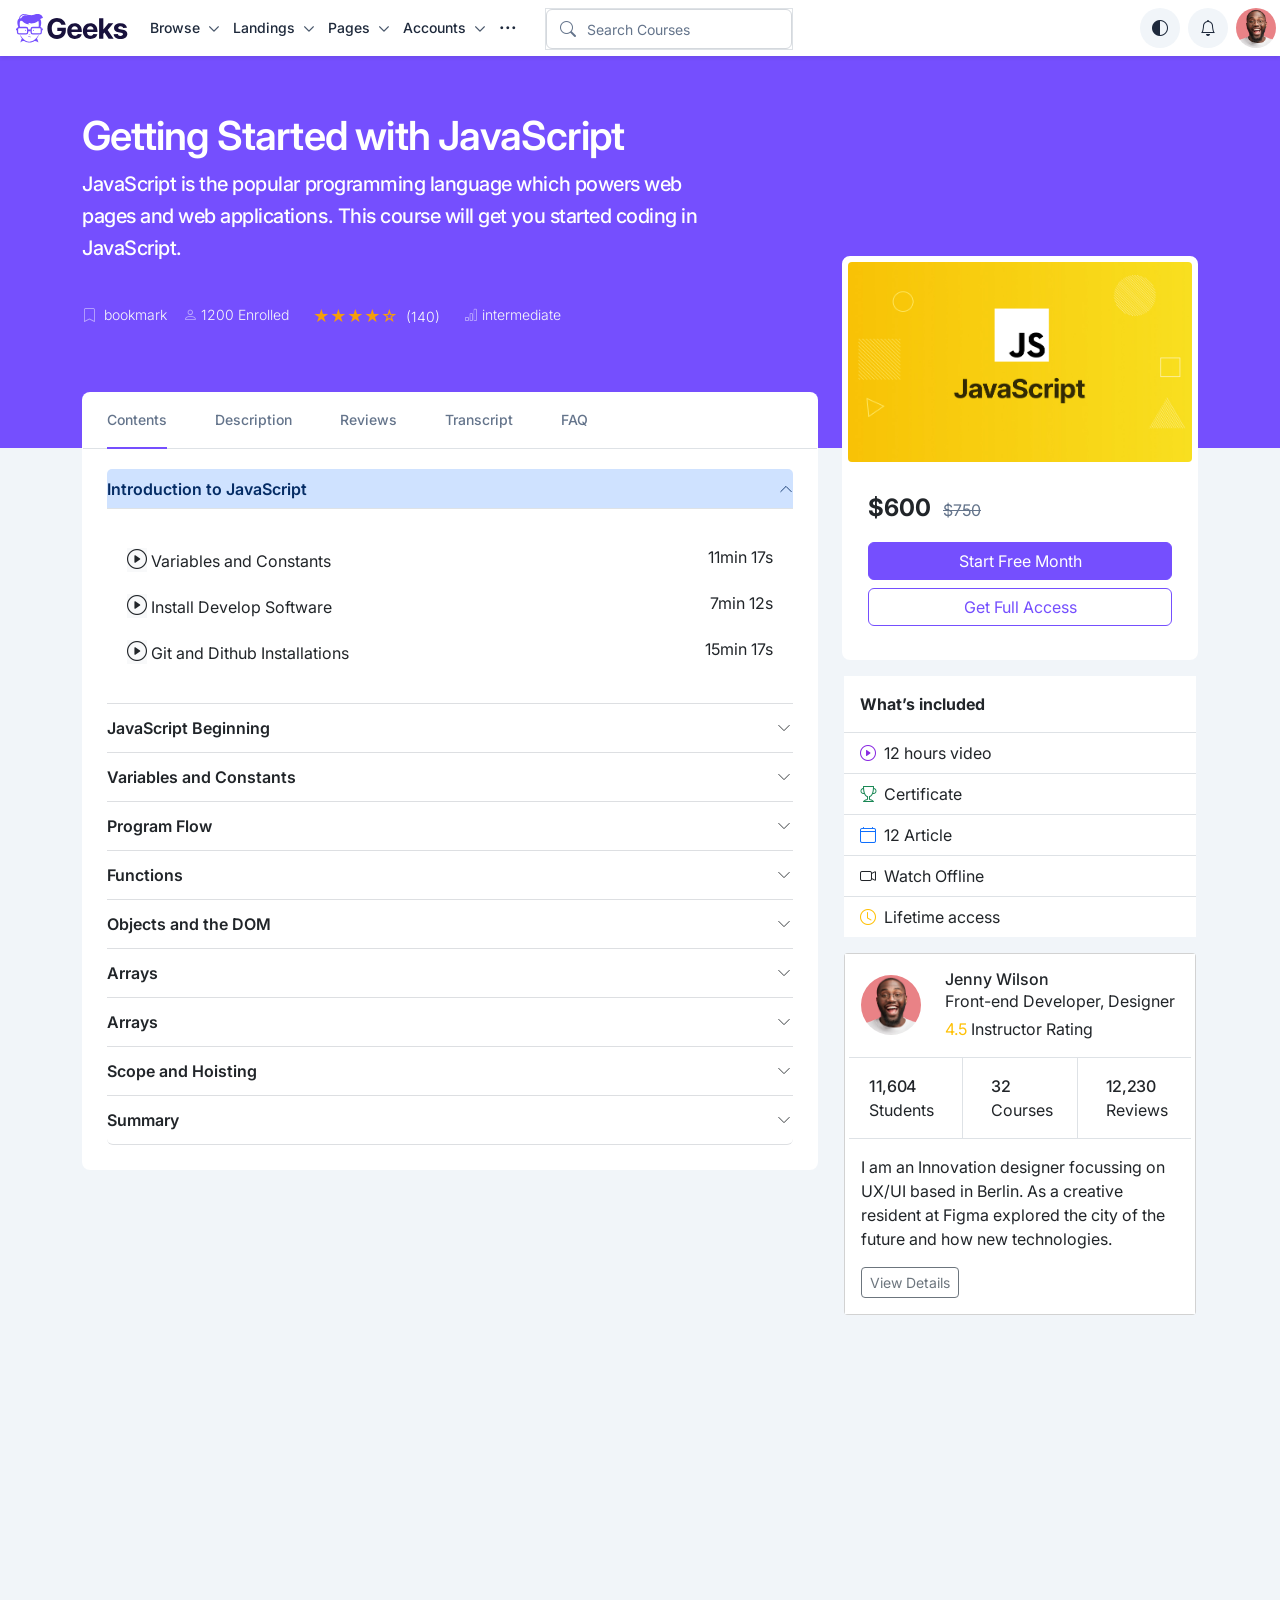
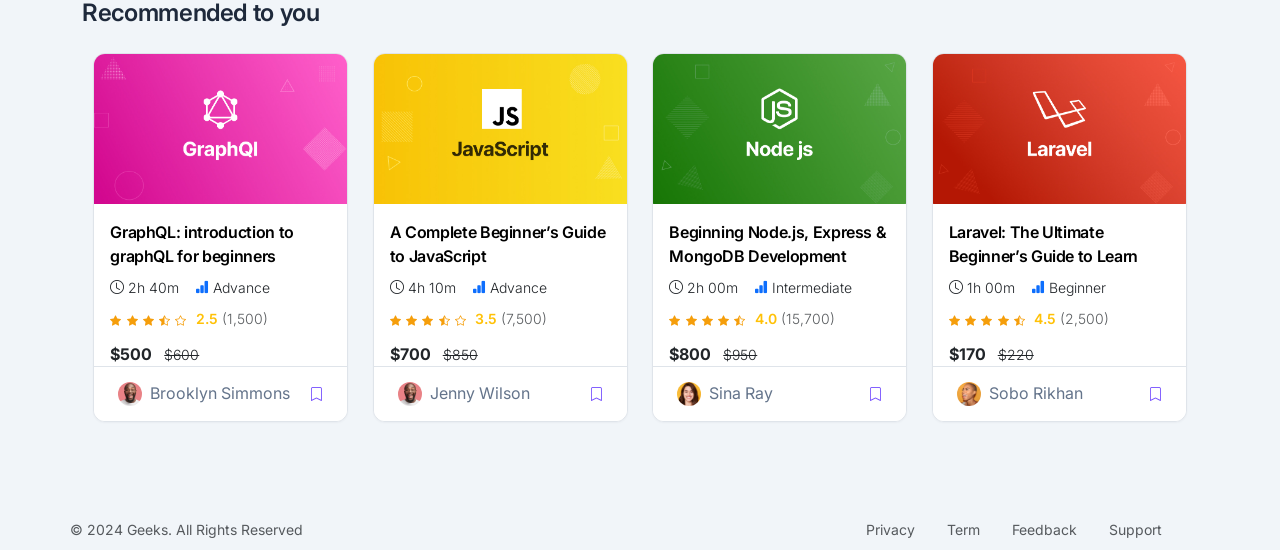
==== commit 46330c97: "revision file structure" ====
--- a/content.html
+++ b/content.html
@@ -16,7 +16,7 @@
       integrity="sha384-sRIl4kxILFvY47J16cr9ZwB07vP4J8+LH7qKQnuqkuIAvNWLzeN8tE5YBujZqJLB"
       crossorigin="anonymous"
     />
-    <link rel="stylesheet" href="./css_files/style.css" />
+
     <link
       rel="stylesheet"
       href="https://cdnjs.cloudflare.com/ajax/libs/font-awesome/6.5.1/css/all.min.css"
@@ -2357,7 +2357,9 @@
             >
               © 2024 Geeks. All Rights Reserved
             </p>
-            <ul class="nav col-md-4 col-lg-6 justify-content-end pe-lg-4">
+            <ul
+              class="nav col-md-4 col-lg-6 justify-content-lg-end justify-content-center pe-lg-4"
+            >
               <li class="nav-item">
                 <a
                   href="#"
--- a/css_files/content.css
+++ b/css_files/content.css
@@ -1,3 +1,6 @@
+@import url("nav_bar.css");
+@import url("banner.css");
+@import url("cards.css");
 :root {
   --color-white: #fff;
   --color-black: #000;
@@ -34,9 +37,6 @@
   --color-transparent-rgba: rgba(0, 0, 0, 0);
   --color-warm-gray-700: rgb(87, 82, 82);
 }
-@import url("nav_bar.css");
-@import url("banner.css");
-@import url("cards.css");
 
 .banner_content {
   padding-top: 56px;
